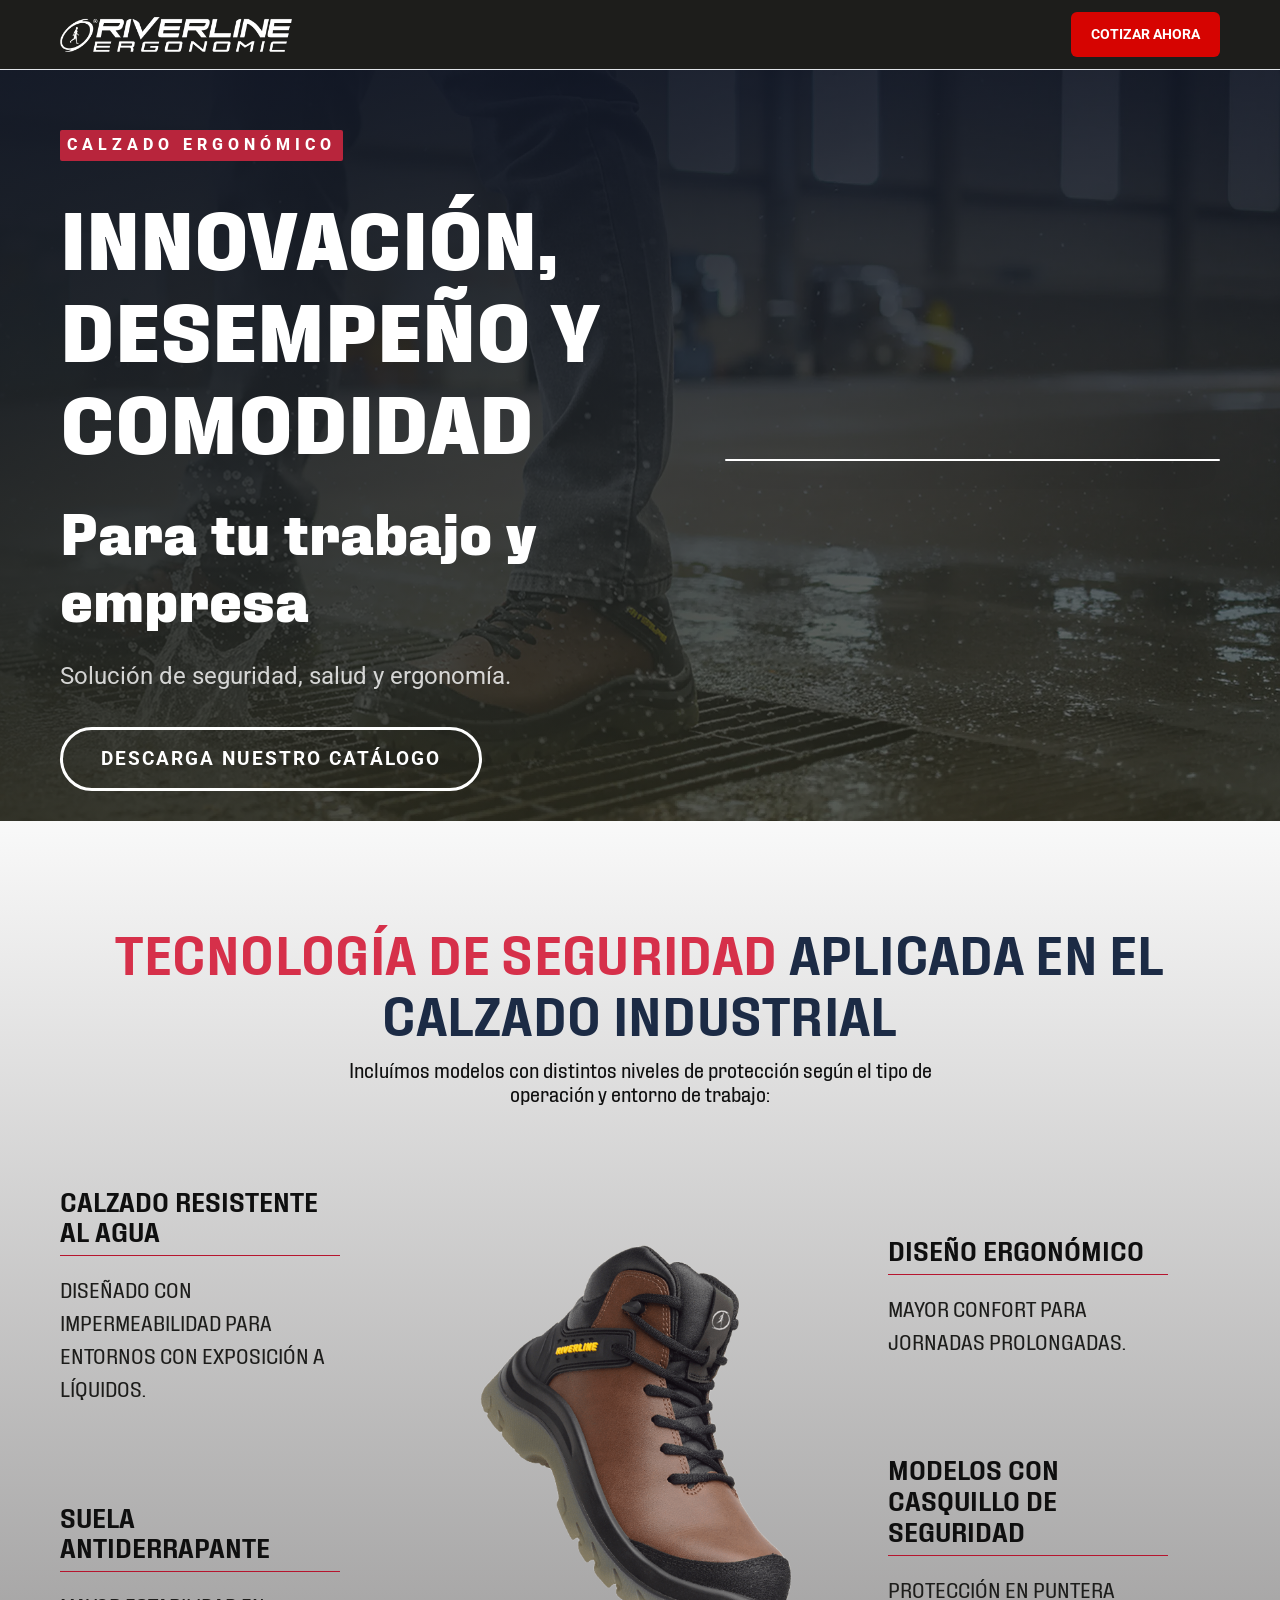
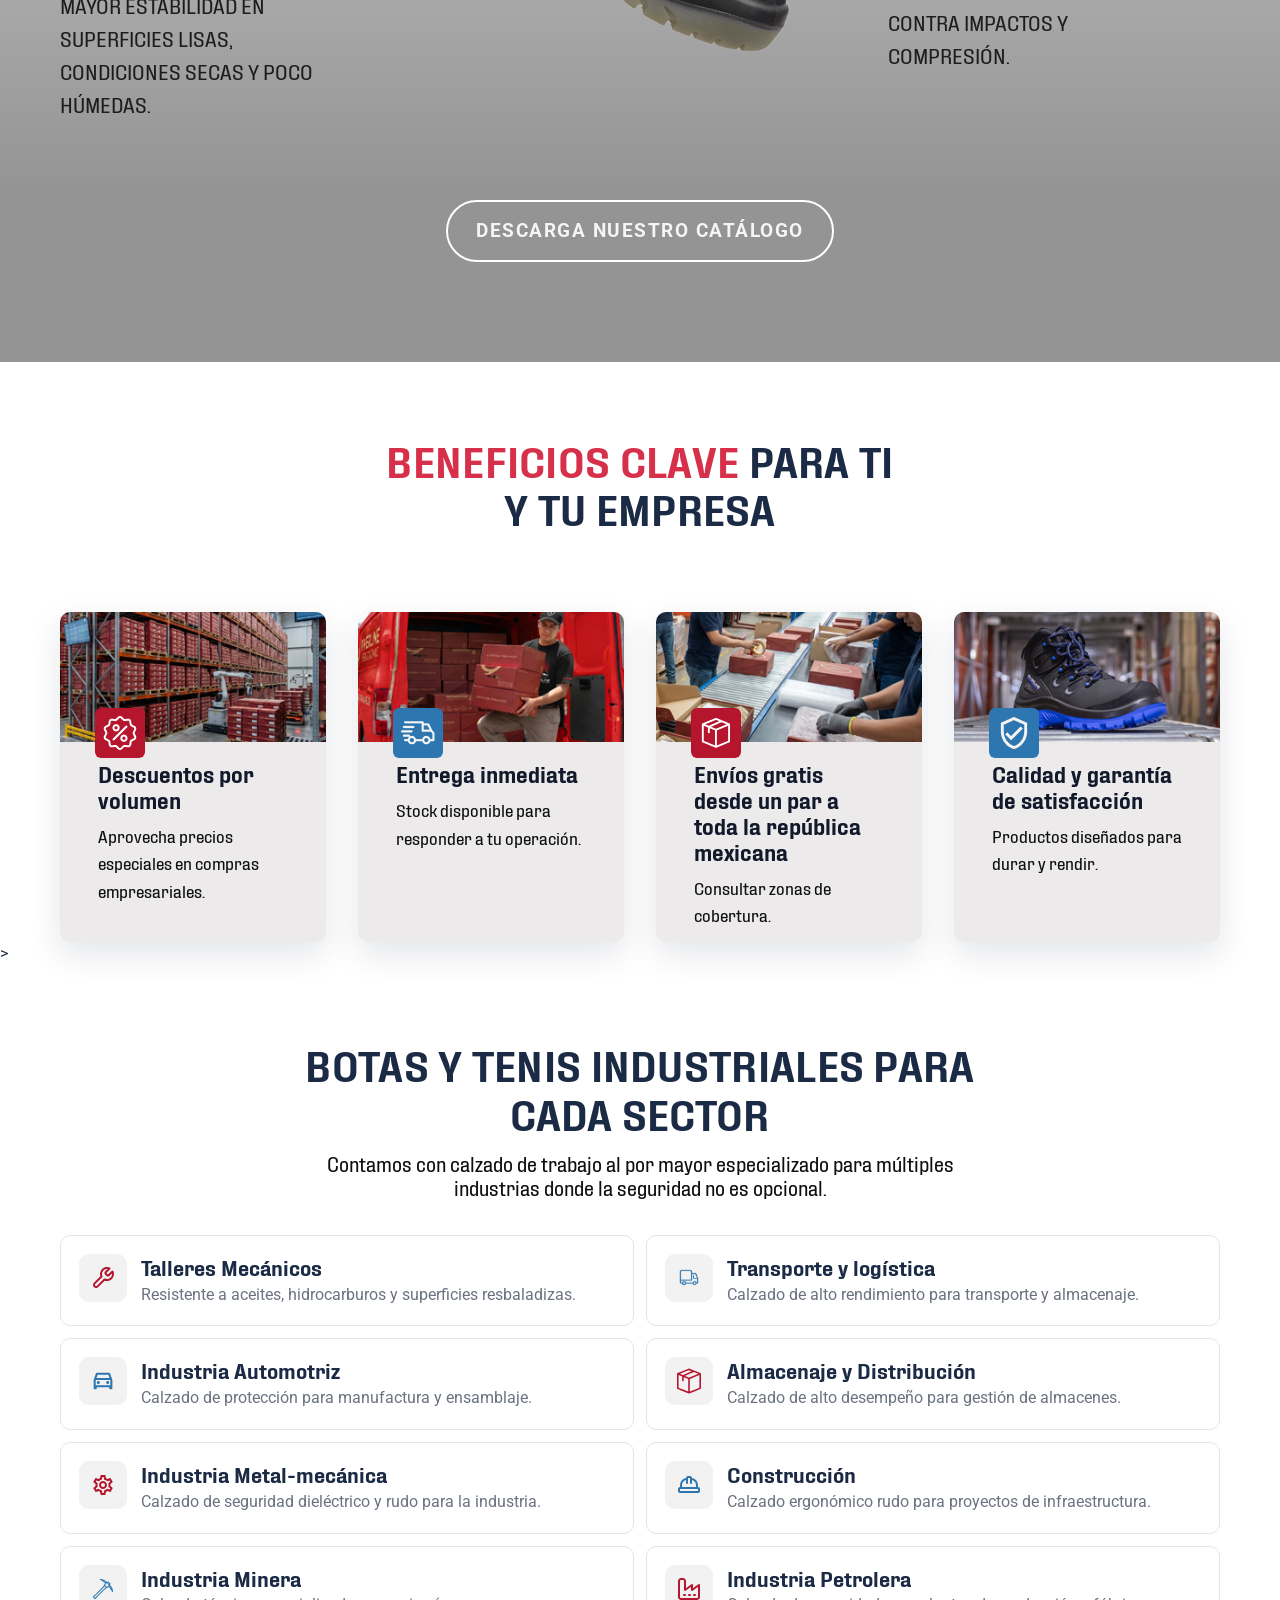
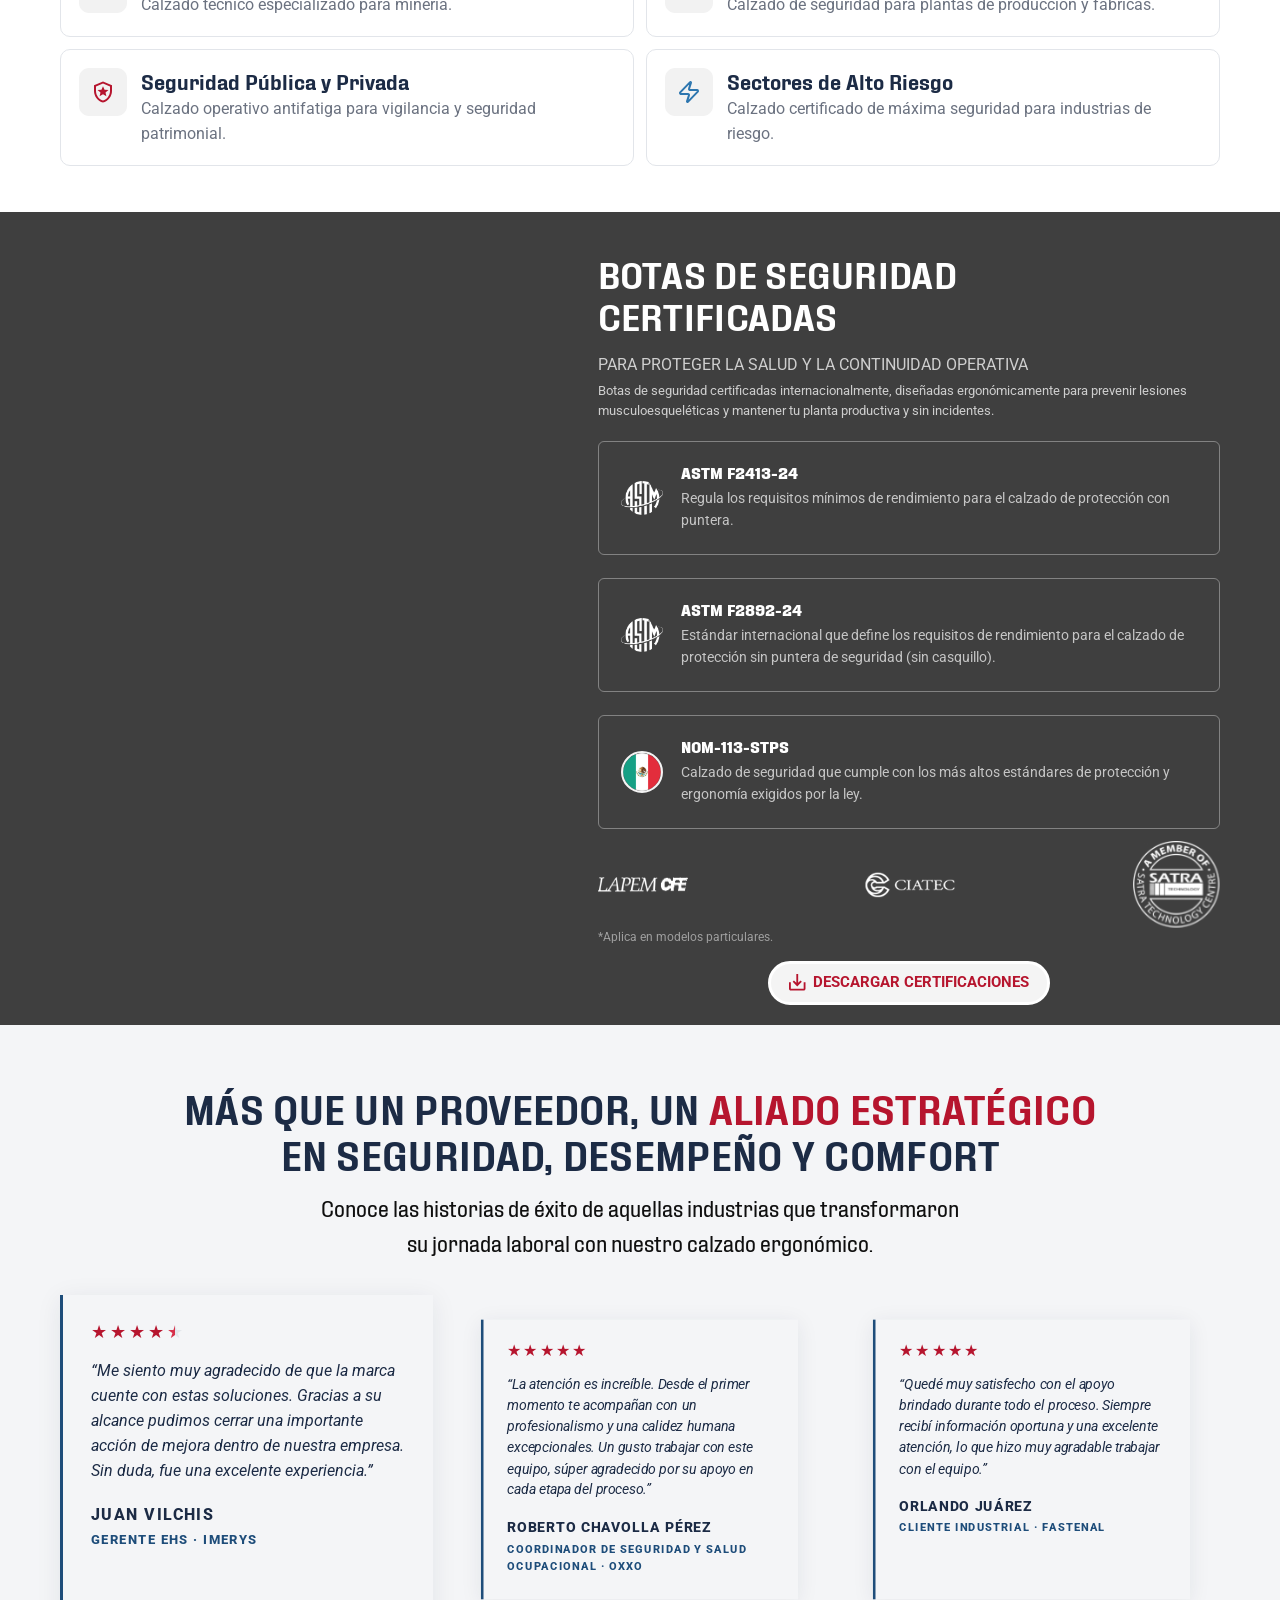
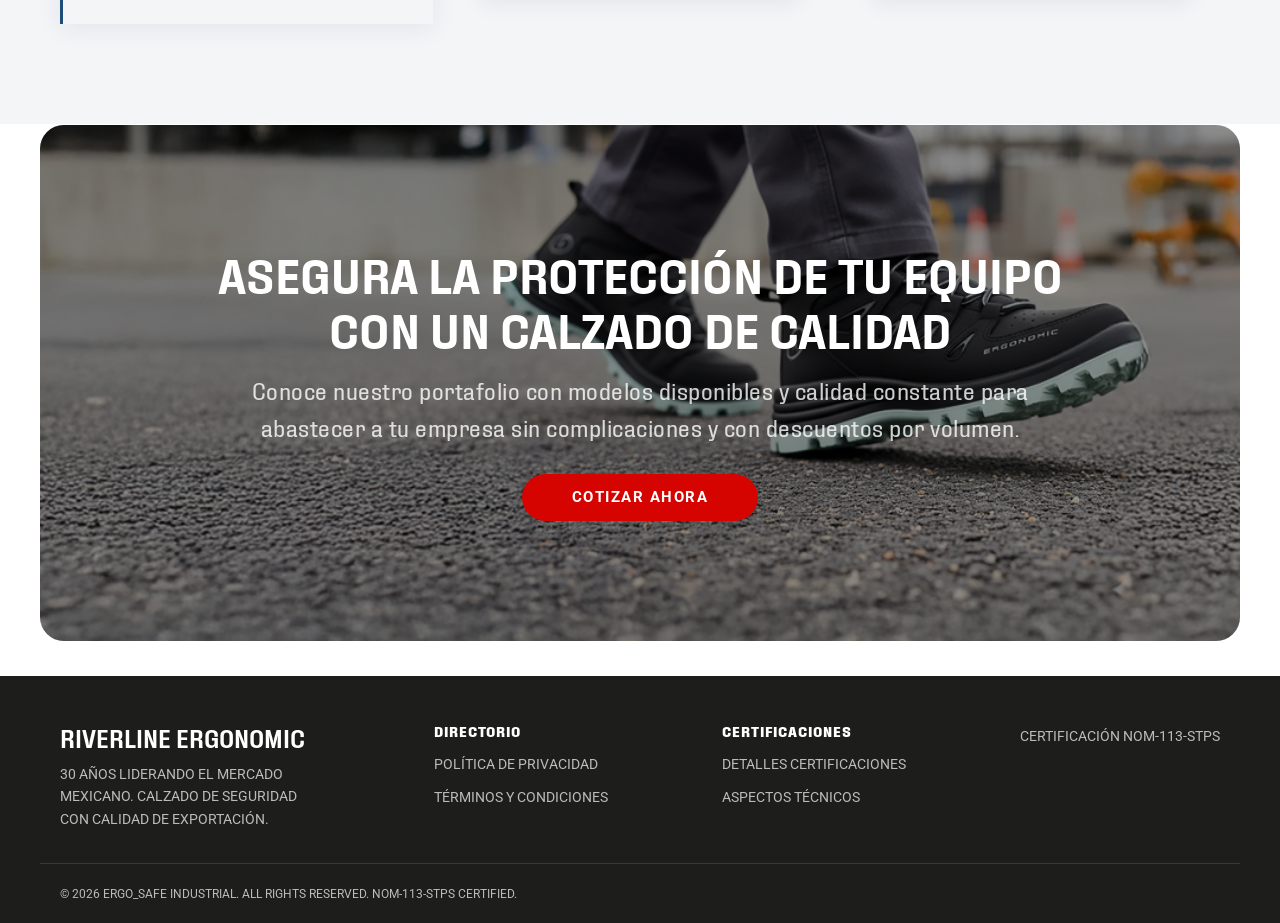
==== index.html @ 711751a8 "Added target to open links in new tab" ====
<!DOCTYPE html>
<html lang="es">
<head>
<meta charset="UTF-8">
<meta name="viewport" content="width=device-width, initial-scale=1.0">
<title>Riverline Ergonomic | Calzado de seguridad industrial</title>
<meta name="description" content="Calzado de seguridad industrial certificado. Innovación, desempeño y comodidad para tu empresa. Descuentos por volumen, entrega inmediata y garantía de calidad.">
<link rel="preconnect" href="https://fonts.googleapis.com">
<link rel="preconnect" href="https://fonts.gstatic.com" crossorigin>
<link href="https://fonts.googleapis.com/css2?family=Roboto:ital,wght@0,100..900;1,100..900&display=swap" rel="stylesheet">
<link rel="stylesheet" href="css/styles.css">
<script src="https://js.hsforms.net/forms/embed/50330366.js" defer></script>
</head>
<body>

<!-- ============ HEADER ============ -->
<header class="site-header">
  <div class="container header-inner">
    <a href="#" class="logo">
      <img src="images\logo-riverline.png" alt="Riverline Ergonomic" class="logo-img">
    </a>
    <a href="#cotizar" class="btn btn-primary btn-sm js-open-modal">Cotizar ahora</a>
  </div>
</header>

<main>

  <!-- ============ HERO ============ -->
  <section class="hero">
    <div class="hero-bg">
      <picture>
        <source media="(min-width:1025px)" srcset="images\hero-desktop.png"> 
        <source media="(min-width:481px)" srcset="images\hero-tablet.jpg">
        <img src="images\hero-mobile.jpg" alt="Trabajador con botas de seguridad industrial" class="hero-bg-img">
      </picture>
      <div class="hero-overlay"></div>
    </div>

    <div class="container hero-inner">
      <div class="hero-content">
        <p class="eyebrow eyebrow-light">calzado ergonómico</p>
        <h1 class="hero-title">Innovación, desempeño y comodidad</h1>
        <h2 class="hero-subtitle">Para tu trabajo y empresa</h2>
        <p class="hero-desc">Solución de seguridad, salud y ergonomía.</p>
        <div class="hero-actions">
          <a href="https://tecnologia.ergonomic.com.mx/pdf/Catalogo-JULIO26.pdf" class="btn btn-outline-light">Descarga nuestro catálogo</a>
        </div>
      </div>

      <!-- Inline form card — visible on desktop/tablet only -->
      <div class="form-card form-card--inline" id="cotizar">
        <div class="hs-form-frame" data-region="na1" data-form-id="555a7494-a7d3-4170-83c7-86344c7121c4" data-portal-id="50330366"></div>
      </div>
    </div>
  </section>

  <!-- ============ TECNOLOGÍA / FEATURES ============ -->
  <section class="section features-section">
    <div class="container">
      <h2 class="section-title  section-title--semibold text-center"> 
        <span class="accent">Tecnología de Seguridad </span>
        aplicada en el calzado industrial
      </h2>
      <h3 class="section-desc text-center">Incluímos modelos con distintos niveles de protección según el tipo de operación y entorno de trabajo:</h3>

      <div class="feature-showcase">
        <div class="feature-list feature-list--left">
          <div class="feature-item">
            <h3 class="feature-title">Calzado resistente al agua</h3>
            <div class="feature-line"></div>
            <p class="feature-desc">Diseñado con impermeabilidad para entornos con exposición a líquidos.</p>
          </div>
          <div class="feature-item">
            <h3 class="feature-title">Suela antiderrapante</h3>
            <div class="feature-line"></div>
            <p class="feature-desc">Mayor estabilidad en superficies lisas, condiciones secas y poco húmedas.</p>
          </div>
        </div>

        <div class="feature-image">
          <img src="images\bota-590x700px.png" alt="Bota de seguridad Riverline Ergonomic" loading="lazy">
        </div>

        <div class="feature-list feature-list--right">
          <div class="feature-item">
            <h3 class="feature-title">Diseño ergonómico</h3>
            <div class="feature-line"></div>
            <p class="feature-desc">Mayor confort para jornadas prolongadas.</p>
          </div>
          <div class="feature-item">
            <h3 class="feature-title">Modelos con casquillo de seguridad</h3>
            <div class="feature-line"></div>
            <p class="feature-desc">Protección en puntera contra impactos y compresión.</p>
          </div>
        </div>
      </div>

      <!-- ============Carrusel Mobile ============ -->
       <div class="feature-carousel">
        <div class="carousel-track">
          <div class="feature-slide">
            <h3 class="feature-title">Calzado resistente al agua</h3>
            <div class="feature-line"></div>
            <p class="feature-desc">
              Diseñado con impermeabilidad para entornos con exposición a líquidos.
            </p>
          </div>
          <div class="feature-slide">
            <h3 class="feature-title">Suela antiderrapante</h3>
            <div class="feature-line"></div>
            <p class="feature-desc">
              Mayor estabilidad en superficies lisas o húmedas.
            </p>
          </div>
          <div class="feature-slide">
            <h3 class="feature-title">Diseño ergonómico</h3>
            <div class="feature-line"></div>
            <p class="feature-desc">
              Mayor confort para jornadas prolongadas.
            </p>
          </div>
          <div class="feature-slide">
            <h3 class="feature-title">Modelos con casquillo de seguridad</h3>
            <div class="feature-line"></div>
            <p class="feature-desc">
              Protección en puntera contra impactos y compresión.
            </p>
          </div>
        </div>
        <div class="carousel-controls">
          <button class="carousel-prev">&#10094;</button>
          <div class="carousel-dots">
            <span class="dot active"></span><span class="dot"></span><span class="dot"></span><span class="dot"></span>
          </div>
          <button class="carousel-next">&#10095;</button>
        </div>
      </div>
      
      <div class="text-center">
        <a href="https://tecnologia.ergonomic.com.mx/pdf/Catalogo-JULIO26.pdf" class="btn btn-outline-dark">Descarga nuestro catálogo</a>
      </div>
    </div>
  </section>

  <!-- ============ BENEFICIOS ============ -->
  <section class="section benefits-section">
    <div class="container">
      <h2 class="section-title text-center"> <span class="accent">Beneficios clave </span> para ti <br> y tu empresa</h2>
      <div class="benefits-grid">
        <div class="benefit-card">
          <img src="images/banner-ventas-volumen-298x148.jpg" alt="Descuentos por volumen" loading="lazy">
          <div class="benefit-icon">
            <img src="images/Frame-descuento.png" alt="">
          </div>
          <h3>Descuentos por volumen</h3>
          <p>Aprovecha precios especiales en compras empresariales.</p>
        </div>
        <div class="benefit-card">
          <img src="images/banner-entrega-inmediata-298x148.jpg" alt="Entrega inmediata" loading="lazy">
          <div class="benefit-icon">
            <img src="images/Frame-entrega.png" alt="">
          </div>
          <h3>Entrega inmediata</h3>
          <p>Stock disponible para responder a tu operación.</p>
        </div>
        <div class="benefit-card">
          <img src="images/banner-1par-envios298x148.jpg" alt="Envíos gratis" loading="lazy">
          <div class="benefit-icon">
            <img src="images/Frame-envio.png" alt="">
          </div><h3>Envíos gratis desde un par a toda la república mexicana</h3>
          <p>Consultar zonas de cobertura.</p>
        </div>
        <div class="benefit-card">
          <img src="images/banner-calidad-298x148.jpg" alt="Calidad y garantía" loading="lazy">
          <div class="benefit-icon">
            <img src="images/Frame-garantia.png" alt="">
          </div>
          <h3>Calidad y garantía de satisfacción</h3>
          <p>Productos diseñados para durar y rendir.</p>
        </div>
      </div>
    </div>
  
    <!--==============Carrusel Mobil=============== -->>
    <div class="benefits-carousel">
      <div class="benefit-slide active">
        <div class="benefit-card">
          <img src="images/banner-ventas-volumen-298x148.jpg" alt="Descuentos por volumen">
          <div class="benefit-icon">
            <img src="images/Frame-descuento.png" alt="">
          </div>
          <h3>Descuentos por volumen</h3>
          <p>Aprovecha precios especiales en compras empresariales.</p>
        </div>
      </div>

      <div class="benefit-slide">
        <div class="benefit-card">
          <img src="images/banner-entrega-inmediata-298x148.jpg" alt="Entrega inmediata">
          <div class="benefit-icon">
            <img src="images/Frame-entrega.png" alt="">
          </div>
          <h3>Entrega inmediata</h3>
          <p>Stock disponible para responder a tu operación.</p>
        </div>
      </div>

      <div class="benefit-slide">
        <div class="benefit-card">
          <img src="images/banner-1par-envios298x148.jpg" alt="Envíos">
          <div class="benefit-icon">
            <img src="images/Frame-envio.png" alt="">
          </div>
          <h3>Envíos gratis desde un par a toda la república mexicana</h3>
          <p>Consultar zonas de cobertura.</p>
        </div>
      </div>

      <div class="benefit-slide">
        <div class="benefit-card">
          <img src="images/banner-calidad-298x148.jpg" alt="Calidad">
          <div class="benefit-icon">
            <img src="images/Frame-garantia.png" alt="">
          </div>
          <h3>Calidad y garantía de satisfacción</h3>
          <p>Productos diseñados para durar y rendir.</p>
        </div>
      </div>

      <div class="carousel-controls">
          <button class="carousel-prev benefit-prev">&#10094;</button>

          <div class="carousel-dots">
              <span class="dot active"></span>
              <span class="dot"></span>
              <span class="dot"></span>
              <span class="dot"></span>
          </div>

          <button class="carousel-next benefit-next">&#10095;</button>
      </div>
    </div>
  </section>



  





  <!-- ============ SECTORES ============ -->
  <section class="section sectors-section">
    <div class="container">
      <h2 class="section-title text-center">Botas y tenis industriales para <br> cada sector</h2>
      <h3 class="section-desc text-center">Contamos con calzado de trabajo al por mayor especializado para múltiples industrias donde la seguridad no es opcional.</h3>

      <ul class="sector-list">
        <li class="sector-item sector-item--highlight">
          <span class="sector-icon" aria-hidden="true">
            <img src="images/icons/talleresMec.svg" alt="">
          </span>
          <div>
            <h3>Talleres Mecánicos</h3>
            <p>Resistente a aceites, hidrocarburos y superficies resbaladizas.</p>
          </div>
        </li>
        <li class="sector-item">
          <span class="sector-icon" aria-hidden="true">
            <img src="images/icons/transporte.svg" alt="">
          </span>
          <div>
            <h3>Transporte y logística</h3>
            <p>Calzado de alto rendimiento para transporte y almacenaje.</p>
          </div>
        </li>
        <li class="sector-item">
          <span class="sector-icon" aria-hidden="true">
            <img src="images/icons/IndAuto.svg" alt="">
          </span>
          <div>
            <h3>Industria Automotriz</h3>
            <p>Calzado de protección para manufactura y ensamblaje.</p>
          </div>
        </li>
        <li class="sector-item">
          <span class="sector-icon" aria-hidden="true">
            <img src="images/icons/almacenaje.svg" alt="">
          </span>
          <div>
            <h3>Almacenaje y Distribución</h3>
            <p>Calzado de alto desempeño para gestión de almacenes.</p>
          </div>
        </li>
        <li class="sector-item">
          <span class="sector-icon" aria-hidden="true">
            <img src="images/icons/indMetal.svg" alt="">
          </span>
          <div>
            <h3>Industria Metal-mecánica</h3>
            <p>Calzado de seguridad dieléctrico y rudo para la industria.</p>
          </div>
        </li>
        <li class="sector-item">
          <span class="sector-icon" aria-hidden="true">
            <img src="images/icons/contruccion.svg" alt="">
          </span>
          <div>
            <h3>Construcción</h3>
            <p>Calzado ergonómico rudo para proyectos de infraestructura.</p>
          </div>
        </li>
        <li class="sector-item">
          <span class="sector-icon" aria-hidden="true">
            <img src="images/icons/IndMin.svg" alt="">
          </span>
          <div>
            <h3>Industria Minera</h3>
            <p>Calzado técnico especializado para minería.</p>
          </div>
        </li>
        <li class="sector-item">
          <span class="sector-icon" aria-hidden="true">
            <img src="images/icons/industriaPetr.svg" alt="">
          </span>
          <div>
            <h3>Industria Petrolera</h3>
            <p>Calzado de seguridad para plantas de producción y fábricas.</p>
          </div>
        </li>
        <li class="sector-item">
          <span class="sector-icon" aria-hidden="true">
            <img src="images/icons/seguridad.svg" alt="">
          </span>
          <div>
            <h3>Seguridad Pública y Privada</h3>
            <p>Calzado operativo antifatiga para vigilancia y seguridad patrimonial.</p>
          </div>
        </li>
        <li class="sector-item">
          <span class="sector-icon" aria-hidden="true">
            <img src="images/icons/sectAltRies.svg" alt="">
          </span>
          <div>
            <h3>Sectores de Alto Riesgo</h3>
            <p>Calzado certificado de máxima seguridad para industrias de riesgo.</p>
          </div>
        </li>
      </ul>
    </div>
  </section>

  <!-- ============ CERTIFICACIONES ============ -->
  <section class="section certifications-section">
    <div class="cert-image">
      <picture>
          <source media="(min-width:1025px)" srcset="images/Certdescktop.jpg"> 
          <source media="(min-width:481px)" srcset="images\certmovil.jpg">
          <img src="images\certmovil.jpg" alt="Trabajador con equipo de seguridad" loading="lazy">
      </picture>
    </div>
    <div class="cert-content">
      <div class="container container--right">
        <h2 class="section-title section-title--light">Botas de seguridad <br> certificadas</h2>
        <p class="section-desc section-desc--light">PARA PROTEGER LA SALUD Y LA CONTINUIDAD OPERATIVA</p>

        <p class="cert-intro">Botas de seguridad certificadas internacionalmente, diseñadas ergonómicamente para prevenir lesiones musculoesqueléticas y mantener tu planta productiva y sin incidentes.</p>

        <div class="cert-list">
          <div class="cert-item">
            <img src="images\icons\astmCert.svg" class="cert-icon" alt="ASTM f2413-24">
            <div class="cert-text">
              <h3>ASTM F2413-24</h3>
              <p>Regula los requisitos mínimos de rendimiento para el calzado de protección con puntera.</p>
            </div>
          </div>
          <div class="cert-item">
            <img src="images\icons\astmCert.svg" class="cert-icon" alt="ASTM F2892-24">
            <div class="cert-text">
              <h3>ASTM F2892-24</h3>
              <p>Estándar internacional que define los requisitos de rendimiento para el calzado de protección sin puntera de seguridad (sin casquillo).</p>
            </div>
          </div>
          <div class="cert-item">
            <img src="images\icons\mxflagCert.svg" class="cert-icon" alt="NOM-113-STPS">
            <div class="cert-text">
              <h3>NOM-113-STPS</h3>
              <p>Calzado de seguridad que cumple con los más altos estándares de protección y ergonomía exigidos por la ley.</p>
            </div>
          </div>
        </div>
        <div class="cert-logos">
          <img src="images\icons\lapemCert.svg" alt="LAPEM">
          <img src="images\icons\CIATECCert.svg" alt="CIATEC">
          <img src="images\icons\satraCert.svg" alt="SATRA" >
        </div>
        <p class="cert-note">*Aplica en modelos particulares.</p>

        <a href="#certificaciones" class="btn btn-outline-light">
          <svg width="17" height="17" viewBox="0 0 17 17" fill="none" xmlns="http://www.w3.org/2000/svg" class="btn-icon-cert">
            <path d="M14.6667 8.25V14.6667H1.83333V8.25H0V14.6667C0 15.675 0.825 16.5 1.83333 16.5H14.6667C15.675 16.5 16.5 15.675 16.5 14.6667V8.25H14.6667ZM9.16667 8.86417L11.5408 6.49917L12.8333 7.79167L8.25 12.375L3.66667 7.79167L4.95917 6.49917L7.33333 8.86417V0H9.16667V8.86417Z"/>
          </svg>
          <span>Descargar certificaciones</span>
        </a>
      </div>
    </div>
  </section>

  <!-- ============ TESTIMONIOS ============ -->
  <section class="section testimonials-section">
    <div class="container">
      <h2 class="section-title text-center">Más que un proveedor, un <span class="accent">aliado estratégico</span> <br> en seguridad, desempeño y comfort</h2>
      <p class="section-desc text-center">Conoce las historias de éxito de aquellas industrias que transformaron su jornada laboral con nuestro calzado ergonómico.</p>

      <div class="testimonial-track">
        <blockquote class="testimonial-card testimonial-slide active">
          <div class="testimonial-stars" aria-label="4.5 de 5 estrellas">
            <span class="star star--filled">★</span>
            <span class="star star--filled">★</span>
            <span class="star star--filled">★</span>
            <span class="star star--filled">★</span>
            <span class="star star--half">★</span>
          </div>
          <p>&ldquo;Me siento muy agradecido de que la marca cuente con estas soluciones. Gracias a su alcance pudimos cerrar una importante acción de mejora dentro de nuestra empresa. Sin duda, fue una excelente experiencia.&rdquo;</p>
          <footer>
            <span class="testimonial-name">Juan Vilchis</span>
            <span class="testimonial-role">Gerente EHS · Imerys</span>
          </footer>
        </blockquote>

        <blockquote class="testimonial-card testimonial-slide">
          <div class="testimonial-stars" aria-label="5 de 5 estrellas">
            <span class="star star--filled">★</span>
            <span class="star star--filled">★</span>
            <span class="star star--filled">★</span>
            <span class="star star--filled">★</span>
            <span class="star star--filled">★</span>
          </div>
          <p>&ldquo;La atención es increíble. Desde el primer momento te acompañan con un profesionalismo y una calidez humana excepcionales. Un gusto trabajar con este equipo, súper agradecido por su apoyo en cada etapa del proceso.&rdquo;</p>
          <footer>
            <span class="testimonial-name">Roberto Chavolla Pérez</span>
            <span class="testimonial-role">Coordinador de seguridad y salud ocupacional · OXXO</span>
          </footer>
        </blockquote>

        <blockquote class="testimonial-card testimonial-slide">
          <div class="testimonial-stars" aria-label="5 de 5 estrellas">
            <span class="star star--filled">★</span>
            <span class="star star--filled">★</span>
            <span class="star star--filled">★</span>
            <span class="star star--filled">★</span>
            <span class="star star--filled">★</span>
          </div>
          <p>&ldquo;Quedé muy satisfecho con el apoyo brindado durante todo el proceso. Siempre recibí información oportuna y una excelente atención, lo que hizo muy agradable trabajar con el equipo.&rdquo;</p>
          <footer>
            <span class="testimonial-name">Orlando Juárez</span>
            <span class="testimonial-role">Cliente Industrial · Fastenal</span>
          </footer>
        </blockquote>
      </div>
      <div class="carousel-controls testimonial-controls">
        <button class="carousel-prev testimonial-prev" aria-label="Testimonio anterior">&#10094;</button>
        <div class="carousel-dots testimonial-dots">
          <span class="dot active"></span><span class="dot"></span><span class="dot"></span>
        </div>
        <button class="carousel-next testimonial-next" aria-label="Siguiente testimonio">&#10095;</button>
      </div>
    </div>
  </section>

  <!-- ============ CTA FINAL ============ -->
  <section class="cta-final">
    <picture class="cta-bg">
      <!-- Desktop -->
      <source media="(min-width:1025px)" srcset="images\ctaBanerdescktop.jpg">
      <!-- Mobile -->
      <img src="images\ctaBanerMobile.jpg"
          alt="Botas de seguridad en piso industrial"
          loading="lazy">
    </picture>
    <div class="cta-overlay"></div>
    <div class="container">
      <h2 class="cta-title">Asegura la protección de tu equipo con un calzado de calidad</h2>
      <p class="cta-desc">Conoce nuestro portafolio con modelos disponibles y calidad constante para abastecer a tu empresa sin complicaciones y con descuentos por volumen.</p>
      <button type="button" class="btn btn-primary js-open-modal">Cotizar ahora</button>
    </div>
  </section>

</main>

<!-- ============ FOOTER ============ -->
<footer class="site-footer">
  <div class="container footer-grid">
    <div class="footer-brand">
      <h2>Riverline Ergonomic</h2>
      <p>30 años liderando el mercado mexicano. Calzado de seguridad con calidad de exportación.</p>
    </div>

    <div class="footer-col">
      <h4>Directorio</h4>
      <ul>
        <li><a href="https://tecnologia.ergonomic.com.mx/pdf/aviso-de-privacidad.pdf">Política de privacidad</a></li>
        <li><a href="https://tecnologia.ergonomic.com.mx/pdf/Terminos_y_Condiciones_TPV.pdf">Términos y condiciones</a></li>
      </ul>
    </div>

    <div class="footer-col">
      <h4>Certificaciones</h4>
      <ul>
        <li><a href="#certificaciones">Detalles certificaciones</a></li>
        <li><a href="https://www.ergonomic.com.mx/caracteristicas">Aspectos técnicos</a></li>
      </ul>
    </div>

    <div class="footer-col">
      <ul>
        <li><a href="#nom">Certificación NOM-113-STPS</a></li>
      </ul>
    </div>
  </div>
  <div class="container footer-bottom">
    <p>&copy; <span id="year"></span> ERGO_SAFE Industrial. All rights reserved. NOM-113-STPS Certified.</p>
  </div>
</footer>

<!-- ============ MODAL FORM (mobile + reused for any "Cotizar ahora" CTA) ============ -->
<div class="modal-overlay" id="quoteModal" aria-hidden="true">
  <div class="modal-panel" role="dialog" aria-modal="true" aria-labelledby="modalTitle">
    <button type="button" class="modal-close js-close-modal" aria-label="Cerrar formulario">&times;</button>
    <div class="hs-form-frame" data-region="na1" data-form-id="b23f0622-c266-4b07-a5ec-68b0b3d8128e" data-portal-id="50330366"></div>
    <button type="button" class="btn btn-text js-close-modal">Salir sin enviar</button>
  </div>
</div>

<script src="js/main.js"></script>
<script>
  document.addEventListener('DOMContentLoaded', () => {
    document.querySelectorAll('a[href]').forEach((link) => {
      link.setAttribute('target', '_blank');
      link.setAttribute('rel', 'noopener noreferrer');
    });
  });
</script>
</body>
</html>
---- css/styles.css ----
/* =====================================================
   RIVERLINE ERGONOMIC — Landing B2B
   Mobile-first. Breakpoints: 481px (tablet), 1025px (desktop)
   ===================================================== */

/* 1. Fixture Regular */
@font-face {
  font-family: 'Fixture';
  src: url('Fonts/Fixture-Regular.woff2') format('woff2');
  font-weight: 400;
  font-style: normal;
  font-display: swap;
}

/* 2. Fixture SemiBold */
@font-face {
  font-family: 'Fixture';
  src: url('Fonts/Fixture-SemiBold.woff2') format('woff2');
  font-weight: 600;
  font-style: normal;
  font-display: swap;
}

/* 3. Fixture ExtraBold */
@font-face {
  font-family: 'Fixture';
  src: url('Fonts/Fixture-ExtraBold.woff2') format('woff2');
  font-weight: 800;
  font-style: normal;
  font-display: swap;
}

:root {
  --color-navy: #1c2b45;
  --color-navy-dark: #12192b;
  --color-red: #d6304a;
  --color-red-dark: #B6152E;
  --color-bg: #ffffff;
  --color-bg-alt: #f4f5f7;
  --color-text: #1c2b45;
  --color-text-light: #6b7280;
  --color-border: #e2e5ea;

  /* FUENTE DESTACADA: Para todos los encabezados y títulos de secciones */
  --font-headings: 'Fixture', -apple-system, BlinkMacSystemFont, "Segoe UI", sans-serif;

  /* FUENTE BASE: Para los párrafos, descripciones, formularios y texto del cuerpo */
  --font-base: 'Roboto', sans-serif;

  --container-width: 1200px;
  --radius-sm: 6px;
  --radius-md: 10px;
  --radius-lg: 16px;

  --shadow-card: 0 12px 32px rgba(28, 43, 69, 0.12);

}

/* ---------- Reset ---------- */
*, *::before, *::after { box-sizing: border-box; }
html { scroll-behavior: smooth; }
body {
  margin: 0;
  font-family: var(--font-base);
  color: var(--color-text);
  background: var(--color-bg);
  line-height: 1.55;
  -webkit-font-smoothing: antialiased;
}
img { max-width: 100%; display: block; }
a { color: inherit; text-decoration: none; }
ul { list-style: none; margin: 0; padding: 0; }
button {font-family: var(--font-base);}
h1, h2, h3, h4 { margin: 0; font-family: var(--font-headings); font-weight: 800; line-height: 1.15; }
p { margin: 0; }
:focus-visible { outline: 3px solid var(--color-red); outline-offset: 2px; }

.container {
  width: 100%;
  max-width: var(--container-width);
  margin: 0% auto;
  padding: 0 20px;
}

.section { padding: 64px 0; }
.text-center { text-align: center; }
.accent { color: var(--color-red); }

.section-title {
  font-size: 1.6rem;
  text-transform: uppercase;
  letter-spacing: 0.3px;
  margin-bottom: 14px;
}
.section-desc {
  color: #0F0F0F;
  max-width: 640px;
  margin: 0 auto 36px;
  font-size: 1.29rem;
  font-weight: 400;
}
.section-title--light { color: #fff; }
.section-desc--light { color: rgba(255,255,255,0.75); }

/* ---------- Buttons ---------- */
.btn {
  display: inline-flex;
  align-items: center;
  text-transform: uppercase;
  justify-content: center;
  gap: 8px;
  padding: 14px 28px;
  border-radius: var(--radius-sm);
  font-weight: 700;
  font-size: 0.95rem;
  border: 2px solid transparent;
  cursor: pointer;
  transition: transform .15s ease, background .2s ease, color .2s ease;
  white-space: nowrap;
}
.btn:hover { transform: translateY(-1px); }
.btn-primary { background: #D60401; color: #fff; }
.btn-primary:hover { background: var(--color-navy-dark); }
.btn-sm { padding: 10px 18px; font-size: 0.85rem; }
.btn-block { width: 100%; }
.btn-outline-light {
   letter-spacing: 2px; text-transform: uppercase;   
   border: 3px solid transparent; background: transparent; 
   color: #fff; border-color: #fff; border-radius: 3.5rem;
}
.btn-outline-light:hover { background: #fff; color: var(--color-navy); }
.btn-outline-dark {
  background: transparent; color: var(--color-bg-alt); 
  border-radius: 3.5rem;
  letter-spacing: 1.5px; 
  border-color: var(--color-bg);
}
.btn-outline-dark:hover { background: #D60401; color: #fff; }
.btn-text {
  background: transparent; color: var(--color-text-light); border: none;
  font-weight: 600; text-decoration: underline; padding: 8px;
}

/* ---------- Header ---------- */
.site-header {
  position: sticky; top: 0; z-index: 40;
  background: #1D1D1B;
  border-bottom: 1px solid var(--color-border);
}
.header-inner {
  display: flex; align-items: center; justify-content: space-between;
  padding-top: 12px; padding-bottom: 12px; 
}

/* Mobile */
.logo-img {
    height: 1.2rem; /* 24px */
    width: auto;
  }

/* Tablet */
@media (min-width: 481px) {
    .logo-img {
        height: 1.7rem; /* 32px */
    }
}

/* Desktop */

@media (min-width: 1025px) {
    .logo-img {
        height: 2.2rem; /* 44px */
    }
}




/* ---------- Hero ---------- */
.hero { position: relative; color: #fff; overflow: hidden; }
.hero-bg { position: absolute; inset: 0; z-index: 0; }
.hero-bg-img { width: 100%; height: 100%; object-fit: cover; }
.hero-overlay {
  position: absolute; inset: 0;
  background: linear-gradient(180deg, rgba(18,25,43,0.75) 0%, lch(20.08% 10.8 102.09 / 0.62) 100%);
}
.hero-inner {
  position: relative; z-index: 1;
  padding: 16px 20px 40px;
  display: flex; flex-direction: column; gap: 32px;
}
.eyebrow {
  text-transform: uppercase; font-size: 0.72rem; letter-spacing: 2px;
  font-weight: 800; margin-bottom: 12px; color: var(--color-bg);
  display: inline-block;
  background: var(--color-red);
  padding: 0.125rem 0.5rem;
  border-radius: 2px;
}
.eyebrow-light { color: #ffffff; background-color: #b8253c; }
.hero-title {text-transform: uppercase; font-size: 3.31rem; font-weight: 800; margin-bottom: 14px; }
.hero-subtitle { font-size: 2.2rem; font-weight: 800; margin-bottom: 8px; }
.hero-desc { color: rgba(255,255,255,0.8); font-size: 1rem; margin-top: 1rem; margin-bottom: 24px; }
.hero-actions .btn { width: 100%; }


/* Tablet */
@media (min-width: 481px) {
    .eyebrow {
        font-size: 0.85rem;
        padding: 0.188rem 0.438rem;
    }
    .hero-subtitle { font-size: 3rem; }
    .hero-desc {font-size: 1.3rem; margin-top: 1.7rem;}

}

/* Desktop */
@media (min-width: 1025px) {
    .eyebrow {
        font-size: 1rem;
        letter-spacing: 5px;
        padding:  0.188rem 0.438rem;
    }
    .hero-content {
        align-self: start;
        padding-top: 0rem;

    }
    .hero-subtitle { font-size: 3.63rem; margin-top: 2rem; }
    .hero-desc {font-size: 1.5rem; margin-top: 1.7rem;}

}






/* Inline form card is desktop/tablet only */
.form-card--inline { display: none; }


.form-card {
  background: #fff;
  color: var(--color-text);
  border-radius: var(--radius-md);
  padding: 1px;
  box-shadow: var(--shadow-card);
  transition:
    transform .3s ease,
    box-shadow .3s ease;
}
.form-card:hover{
  transform: translateY(-2px);
  box-shadow: 0 8px 25px #22517E;
}
.form-card-title {
  font-weight: 800;
  font-size: 1.15rem;
  text-transform: uppercase;
  margin-bottom: 8px;
}
.form-card-desc {
  color: var(--color-text-light);
  font-size: 0.9rem;
  margin-bottom: 15px;
}


/* ---------- Features / Tech section ---------- */

.section-title--semibold {
    font-weight: 600;
    font-size: 2.08rem;
}

.features-section {
    background: linear-gradient(
        to bottom,
        #F9F9F9 0%,
        #3b39398a  85%
    );
}
.features-section .feature-desc {
   text-transform: uppercase;
    font-weight: 400;
    font-size: 1.333rem;
    font-family: var(--font-headings);
    color: #1D1D1B;
}
.feature-line{
    width:100%;
    height:1px;
    background:#B6152E;
    margin:.6rem 0 1rem;
}

.feature-showcase {
  display: flex; flex-direction: column; align-items: center; gap: 24px;
  margin-bottom: 32px;
}

.feature-carousel{
  display:block;
  text-align:center;
  margin-top:2rem;
  margin-bottom: 1.5rem; 
  overflow: hidden; 
}

.feature-image img { border-radius: var(--radius-md); margin: 0 auto;
    width: 100%;
    height: auto;}
.feature-list { display: none; flex-direction: column; gap: 20px; width: 100%; }
.feature-item { padding: 16px 0; }
.feature-title { color: #0F0F0F; font-size: 1.66rem; font-weight: 600; text-transform: uppercase; margin-bottom: 6px; }
.feature-desc { color: var(--color-text-light); font-size: 0.9rem; }

/*------Carousel------*/
.carousel-track { display: flex; transition: transform .45s cubic-bezier(.65,0,.35,1); }
.feature-slide { flex: 0 0 100%; padding: 0 4px; text-align: center; }
.feature-slide .feature-line { margin: .6rem auto 1rem; width: 8px; }

.carousel-controls { display: flex; align-items: center; justify-content: center; gap: 18px; margin-top: 1.5rem; }
.carousel-prev, .carousel-next {
  width: 40px; height: 40px; border-radius: 50%;
   font-size: 1.66rem;
  border: 1px solid transparent; background: transparent; color: var(--color-red);
  cursor: pointer; display: flex; align-items: center; justify-content: center;
  transition: background .2s, color .2s, transform .15s;
}
.carousel-prev:hover, .carousel-next:hover { background: var(--color-red); color: #fff; transform: scale(1.05); }
.carousel-dots { display: flex; gap: 6px; }
.carousel-dots .dot { width: 8px; height: 8px; border-radius: 50px; background: var(--color-border); transition: width .3s, background .3s; cursor: pointer; }
.carousel-dots .dot.active { width: 22px; background: var(--color-red); }


/* ---------- Benefits ---------- */
.benefits-section { padding: 2.5rem 0; background: var(--color-bg); }
.sectors-section .section-title,
.benefits-section .section-title {
  font-size: 1.78rem;
  font-family: var(--font-headings);
  font-weight: 600;
}
.benefits-grid {
  display: none; grid-template-columns: repeat(2, 1fr); gap: 16px;
}
.benefit-card {
  position: relative;
  background: #e2dedea4; border-radius: var(--radius-md); overflow: hidden;
  box-shadow: var(--shadow-card); text-align: left;
  height:20.6rem;
  transition:
    transform .3s ease,
    box-shadow .3s ease;
}
.benefit-card:hover {
    transform: translateY(-10px);
    box-shadow: 0 22px 45px rgba(0,0,0,.18);
}

.benefit-card img { width: 100%;  height: 10rem; object-fit: cover; display:block;}
.benefit-card h3 { font-size: 1.4rem; 
  font-weight: 600;
  margin: 14px 14px 6px;
  padding:0.3rem 1.5rem .2rem;
  color: var(--color-navy-dark);
}
.benefit-card p { font-size: 1.3rem; 
  font-family: var(--font-headings);
  font-weight: 200;
  color: #0F0F0F; 
  margin: 0 14px 16px; 
  padding:0 1.5rem 1.5rem;
}

.benefits-carousel{width: 100%; margin: 0 auto; display:block; margin-top:0rem;}
.benefits-carousel .benefit-card{
    position: relative;
    width: 18.75rem;
    min-height: 22.2rem;
    overflow: hidden;
}
.benefit-icon{
  position: absolute;
  top: 120px;
  left: 35px;
  z-index: 2;
  border-radius: 8px;
  display: flex;
  align-items: center;
  justify-content: center;
}
.benefit-icon img{
    width: 50px;
    height: 50px;
    border-radius: 6px;
}
.benefit-slide{display:none;}
.benefit-slide.active{display: flex; justify-content: center;}



/* ---------- Sectors ---------- */
.sectors-section { padding: 0rem 0 2.9rem; }
.sector-list { display: flex; flex-direction: column; gap: 12px; }
.sector-item {
  display: flex; align-items: flex-start; gap: 14px;
  padding: 18px; border-radius: var(--radius-md);
  border: 1px solid var(--color-border);
  transition:
      transform .3s ease,
      box-shadow .3s ease;
}

.sector-item h3 { font-size: 1.35rem;  margin-bottom: 4px; font-weight: 600; }
.sector-item p { font-size: 1.33rem; color: var(--color-text-light); }
.sector-item:hover {
  background: var(--color-red); border-color: var(--color-red); 
  color: #fff;
  transform: translateY(-10px);
  box-shadow: 0 22px 45px rgba(0,0,0,.18);
}
.sector-item:hover p { color: #dfd4d4 }
.sector-item:hover .sector-icon { background: #dfd4d4 ; }
.sector-icon {
  flex-shrink: 0; width: 48px; height: 48px; border-radius: 50%;
  background: rgba(28,43,69,0.08);
}
.sector-icon img{
    display:block;
    width:48px;    
    height:48px;
    object-fit:contain;
}

/* ---------- Certifications ---------- */

.certifications-section {
  padding: 0;
  background: #3F3F3F;
  display: flex; 
  flex-direction: column;
}
.cert-image {
  margin: 0;
  padding: 0;
}
.cert-image img {
  display: block;
  width: 100%;
  object-fit: cover;
}

.cert-image,
.cert-image picture,
.cert-image img {
    padding: 0;
    display: block;
    width: 100%;
}

.cert-content { padding: 18px 0; }
.cert-content .section-title {
    margin-top: 0;
    margin-bottom: 16px;
}
.container--right { max-width: var(--container-width); padding-top:  20px;}
.cert-intro { color: rgba(255,255,255,0.75); margin-bottom: 20px; margin-top: 2px; }
.cert-list { display: flex; flex-direction: column; gap: 18px; margin-bottom: 7px; }
.cert-item {
    display:flex;
    align-items:center;
    gap:18px;
    border:1px solid rgba(255,255,255,.35);
    padding:22px;
    border-radius: var(--radius-sm);
    transition:
      transform .3s ease,
      box-shadow .3s ease;
}

.cert-item:hover{
  background: #595959;
  transform: translateY(-10px);
  box-shadow: 0 22px 45px rgba(0,0,0,.18);
}
.cert-icon{
    width:42px;
    flex-shrink:0;
}

.certifications-section h2 { color: #fff; font-size: 1.4rem; font-weight:600; }

.certifications-section p { font-size: 0.8rem; }
.cert-item h3 { color: #fff; font-size: 0.95rem; margin-bottom: 6px; }
.cert-content .cert-intro{
  font-size: 0.9rem;
}
.cert-content .section-desc {
    font-size: 1rem;
    text-transform: uppercase;
    margin-bottom: 4px;


     text-align: left;
    margin-left: 0;
    margin-right: 0;
}

.cert-logos {
    display: flex;
    justify-content: space-between; 
    align-items: center;
    gap: 16px;
    margin: px 0;
}

.cert-logos img {
    max-width: 80px;
    height: auto;
    object-fit: contain;
}


.cert-item p { color: rgba(255,255,255,0.7); font-size: 0.85rem; }
.cert-note { color: rgba(255,255,255,0.5); font-size: 0.4rem; margin-bottom: 14px; }

.cert-content .btn {
  display: flex;          
  align-items: center;
  gap: 7px;
  width: fit-content;
  margin: 2px auto 0;   
  margin-top: 1px; 
  letter-spacing: 0px;  
  padding: 7px 18px;
  background: #F4F4F4; 
  color: #B6152E; border-color: #fff;
}


.btn-icon-cert path {
  fill: #B6152E; 
}
.btn-outline-light:hover {
  color: #2D76AF;  
}

.btn-outline-light:hover .btn-icon-cert path {
  fill: #2D76AF;
}


/* ---------- Testimonials ---------- */
.testimonials-section .accent { color:#B6152E; }
.testimonials-section { margin-top: 0rem; padding-top:3rem; 
  background: var(--color-bg-alt);  overflow: hidden; }
.testimonials-section .section-title { font-weight: 600; font-size: 1.78rem; }
.testimonial-track {
  padding-bottom: 0;
  display: flex;
  transition: transform 0.6s cubic-bezier(0.2, 0.8, 0.2, 1);
  will-change: transform;
}

/* ---------- display: none; opacity: 0;
  transform: translateY(10px);
  transition: opacity .5s ease, transform .5s ease; ---------- */

.testimonial-slide { 
  display: block; 
  flex: 0 0 100%; 
  width: 100%;
  padding-left: 8px;
  padding-right: 8px;
  transform: scale(0.88); 
  opacity: 0.4;
  transition: transform 0.6s cubic-bezier(0.2, 0.8, 0.2, 1), opacity 0.7s ease;
}
.testimonial-slide.active { display: block; opacity: 1;
  transform: scale(1);
} /*--it was transform--*/
.testimonial-slide.is-leaving {
  opacity: 0;
  transform: translateY(-10px);
}

.testimonials-section .container .section-desc {
    font-size: 1rem;
    font-family: var(--font-headings);
}
/* ---------- current: border-left: 3px solid #1E4D7A;
  padding: 32px 28px;
  box-shadow: 0 4px 24px rgba(28,43,69,0.08);
  scroll-snap-align: start;
  flex: 0 0 100%;
  background: var(--color-bg-alt);
  padding: 28px;
  margin: 0;
  transform: scale(0.85); 
  opacity: 0.5;
  transition: transform 0.5s cubic-bezier(0.2, 0.8, 0.2, 1), opacity 0.5s ease; ---------- */

.testimonial-card {
  border-left: 3px solid #1E4D7A;
  padding: 32px 28px;
  box-shadow: 0 4px 24px rgba(28,43,69,0.08);
  background: var(--color-bg-alt);
  margin: 0;
}
.testimonial-card:hover {
  transform: translateY(-10px);
  box-shadow: 0 22px 45px rgba(0,0,0,.18);
}
.testimonial-controls { margin-top: 1.5rem; }
.testimonial-controls .carousel-prev:active,
.testimonial-controls .carousel-next:active {
  transform: scale(0.9);
  background: var(--color-red-dark);
  color: #fff;
}


.testimonial-stars {
  display: flex;
  gap: 3px;
  font-size: 1.15rem;
  line-height: 1;
  margin-bottom: 18px;
}
.star { color: #B6152E; }
.star--filled { color: #B6152E; }
.star--half {
  color: var(--color-border);
  background: linear-gradient(90deg, var(--color-red) 50%, var(--color-border) 50%);
  -webkit-background-clip: text;
  background-clip: text;
  -webkit-text-fill-color: transparent;
}

.testimonial-card p { font-style: italic; color: var(--color-text);
  margin-bottom: 20px; 
}
.testimonial-card footer {letter-spacing: 0.09em; font-weight:  800;  text-transform: uppercase; display: flex; flex-direction: column; gap: 2px; }
.testimonial-role { font-size: 0.62rem; color: #1E4D7A; }
.testimonial-dots { display: flex; justify-content: center; gap: 8px; margin-top: 20px; }
.dot { width: 8px; height: 8px; border-radius: 50%; background: var(--color-border); transition: width 0.2s ease, background 0.2s ease; }
.testimonial-dots .dot.active,
.testimonial-dots .dot.dot--active { width: 22px; background: var(--color-red); }

/* ---------- CTA final ---------- */
.cta-final { position: relative; 
  overflow: hidden; background: var(--color-bg-alt);
  width:min(1200px, calc(100% - 48px));
  margin: 1px auto 35px; 
  border-radius:24px;
  padding: 80px 24px;
  display:flex;
  justify-content:center;
  align-items:center;
}
.cta-final .picture { position: relative; inset: 0; z-index: 0; }
.cta-bg { position: absolute; inset: 0; z-index: 0; }
.cta-bg img { width: 100%; height: 100%; display:block; object-fit: cover; }
.cta-overlay { position: absolute; inset: 0; background: rgba(0, 0, 0, 0.4);
  z-index:1;
}

.cta-final .container { position: relative; z-index: 2; text-align: center; 
  max-width:900px;
}
.cta-title { color: var(--color-bg); 
  font-weight: 600;
  text-transform: uppercase; font-size: 1.9rem; margin-bottom: 16px; 
}
.cta-desc { color: rgba(255,255,255,0.8); margin-bottom: 28px;  font-size: 1.25rem;
  margin-left: auto; margin-right: auto; font-family: var(--font-headings); 
  letter-spacing: 0.5px;
}
.cta-final .btn{border-radius: 5rem; letter-spacing: 1.5px; 
  padding: 0.8rem 3rem; display: block;
  margin: 0 auto;
}



/* ---------- Footer ---------- */
.site-footer { background: #1D1D1B; color: rgba(255,255,255,0.7); padding: 48px 0 20px;text-transform: uppercase; }
.footer-brand p { font-size: 0.85rem; max-width: 260px; }
.footer-grid { display: flex; flex-direction: column; gap: 32px; margin-bottom: 32px; }
.footer-brand h2 { color: #fff; font-size: 1.5rem; margin-bottom: 12px; font-weight: 600; }
.footer-brand p { font-size: 0.98rem; }
.footer-col h4 { color: #fff; font-size: 0.85rem;  margin-bottom: 12px;  letter-spacing: 0.9px; }
.footer-col ul { display: flex; flex-direction: column; gap: 8px; }
.footer-col a { font-size: 0.85rem; }
.footer-col a:hover { color: #fff; }
.footer-bottom {
  border-top: 1px solid rgba(255,255,255,0.12);
  padding-top: 20px; font-size: 0.78rem;
}

/* =====================================================
   MODAL (mobile quote form — also reusable on desktop)
   ===================================================== */
.modal-overlay {
  display: none;
  position: fixed; inset: 0; z-index: 100;
  background: rgba(18,25,43,0.6);
  padding: 20px;
  align-items: flex-start;
  justify-content: center;
  overflow-y: auto;
}
.modal-overlay.is-open { display: flex; }
.modal-panel {
  position: relative;
  background: #fff;
  border-radius: var(--radius-md);
  padding: 32px 24px 24px;
  max-width: 480px;
  width: 100%;
  margin: 40px 0;
}
.modal-close {
  position: absolute; top: 14px; right: 14px;
  width: 32px; height: 32px; border-radius: 50%;
  border: none; background: var(--color-bg-alt);
  font-size: 1.4rem; line-height: 1; cursor: pointer;
  color: var(--color-text-light);
}
.modal-close:hover { background: var(--color-border); }
body.modal-open { overflow: hidden; }

/* =====================================================
   TABLET  (≥481px)
   ===================================================== */
@media (min-width: 481px) {
  .section-title--semibold { font-size: 2.8rem;}
  .section { padding: 80px 0; }
  .hero-title { font-size: 3.31rem;}
  .benefits-grid { grid-template-columns: repeat(2, 1fr); }
  .sector-list { display: grid; grid-template-columns: repeat(2, 1fr); }
  .testimonial-card { flex-basis: calc(50% - 10px);  }
  .testimonial-role { font-size: 0.92rem;}
  .testimonial-slide {
  display: block !important;
  opacity: 1 !important;
  flex: 0 0 calc(33.333% - 14px);
  }
  .testimonial-controls { display: none; }


  .quote-form .form-row { grid-template-columns: 1fr 1fr; gap: 16px; }

  
  .sectors-section .section-title,
  .benefits-section .section-title {
    font-size: 2.63rem;
    font-family: var(--font-headings);
    font-weight: 600;
        margin-top: 0rem;

  }
  
  .certifications-section {
    padding: 0;
  }
  .certifications-section h2 {font-size: 2.3rem; }
  .certifications-section p { font-size: 1.5rem; }


  .feature-list{
    display:none;
    flex-direction:column;
    gap:4rem;
    width: 100%;
  }
}

/* =====================================================
   DESKTOP  (≥1025px)
   ===================================================== */
@media (min-width: 1025px) {
  .btn-outline-dark {
    font-size: 1.2rem;}
  .section { padding: 100px 0; }
  .section-title--semibold {font-size: 3.333rem;}
  .feature-carousel{
    display:none; 
  }
  /* Header nav CTA can hide since hero form covers it, keep visible for consistency */

  /* Hero: two-column layout with inline form card */
  .hero-inner {
    display: grid;
    grid-template-columns: 1.1fr 0.9fr;
    align-items: center;
    gap: 60px;
    padding: 60px 20px 30px; /*Cambia con el formulario*/
  }
  .hero-title { font-size: 5rem; padding-top: 1rem; }
  .hero-desc {margin-bottom: 2rem; }
  .hero-actions .btn { width: auto; font-size: 1.2rem; 
    padding: 14px 38px; 
  }
  .form-card--inline { display: block; }

  /* Hide the floating modal trigger duplication: keep header + final CTA using modal still */

  .feature-showcase {
    display:grid;
    grid-template-columns:1fr auto 1fr;
    margin:4rem 0;
    align-items: center; justify-content: center; gap: 3rem;
  }
  .feature-image img { max-width: 400px; }
  .feature-list { max-width: 280px; display:flex; flex-direction:column; gap:4rem;}

  .benefits-grid { display:grid; grid-template-columns: repeat(4, 1fr);  margin-top: 5rem; gap:2rem; }
  .benefit-card img { height: 130px; }
  .benefit-card p { font-size: 1.1rem; }
  .benefits-carousel{ display:none;}
  .benefits-section { padding: 4.6rem 0 }

  .sectors-section .section-title,
  .benefits-section .section-title {
    font-size: 2.63rem;
    font-family: var(--font-headings);
    font-weight: 600;
        margin-top: 0rem;

  }
  .benefit-icon{
  position: absolute;
  top: 6rem;
  left: 35px;
  z-index: 2;
  border-radius: 8px;
  display: flex;
  align-items: center;
  justify-content: center;
  }
  .benefit-icon img{
      width: 50px;
      height: 50px;
      border-radius: 6px;
  }

  .sectors-section { padding: 0rem 0 2.9rem; }
  .sector-section h2{ font-size: 3rem; }
  .sector-section h3{ font-weight: 200;}
  .sectors-section p{ font-size: 1rem; }

  .sector-list { grid-template-columns: repeat(2, 1fr); }

  .certifications-section {
    padding: 0;
    flex-direction: row;
    align-items: stretch;
  }
  
  .cert-image {
    flex: 0 0 min(42%, 650px);
    max-width: 650px;

    display: flex;
    align-items: center;
    justify-content: center;
  }
  .cert-image img {
    height: 100%;
    width: 100%;
    object-fit: cover;
  }
  .cert-content {
    flex: 1;
    display: flex;
    align-items: center;
    padding: 20px 0;
  }
  .container--right { padding-left: 60px; padding-right: 60px; }
  .cert-item { flex: 1;     margin-bottom: 5px;}
  .cert-text p { color: rgba(255,255,255,0.7); font-size: 0.9rem; }

  .certifications-section h2 {font-size: 2.3rem; font-weight: 600; }
  .cert-content .section-desc {
    font-size: 1rem;
  }
  .cert-content .cert-intro{
    font-size: 0.8rem;
  }
  .cert-logos {
    display: flex;
    justify-content: space-between;
    gap: 24px;
    margin: 0 0 10px;   
    margin-bottom: 0;
  }

  .cert-logos img {
    max-width: 90px;
  }
  .cert-logos .satra-logo {
    max-width: 80px;
  }

  .container--right .cert-note{ font-size: 0.75rem;}

  .testimonials-section { margin-top: 0rem; padding-top:3.7rem; }
  .testimonials-section .section-title { font-size: 2.5rem; }
  .testimonials-section .container .section-desc {
    font-size: 1.4rem;
  }
  .testimonial-role { font-size: 0.82rem;}
  .testimonial-track {display: flex;
  gap: 20px;}
  .testimonial-slide {
  display: block !important;
  opacity: 1 !important;
  flex: 0 0 calc(33.333% - 14px);
  }
  .testimonial-controls { display: none; }
  .testimonial-card { 
    border-left: 3px solid #1E4D7A;
    padding: 32px 28px;
    box-shadow: 0 4px 24px rgba(28,43,69,0.08);
    scroll-snap-align: start;
    flex: 0 0 100%;
    background: var(--color-bg-alt);
    padding: 28px;
    margin: 0;
    transform: scale(0.85); 
    opacity: 0.5;
    transition: transform 0.5s cubic-bezier(0.2, 0.8, 0.2, 1), opacity 0.5s ease;

    flex-basis: calc(33.333% - 14px);  
    transition: transform .3s ease, box-shadow .3s ease;
  }
  
  .testimonial-card:hover { transform: translateY(-10px);
     box-shadow: 0 22px 45px rgba(0,0,0,.18); 
  }

  .testimonial-dots { display: none; }

  .cta-final { padding:120px 60px;}
  .cta-title {font-size: 3rem;  }
  .cta-desc {font-size: 1.5rem; }

  .footer-grid { flex-direction: row; justify-content: space-between; }
  .footer-brand h2 {  font-size: 1.5rem;}
  .footer-brand p { font-size: 0.9rem; }
  .footer-brand { max-width: 340px; }
}



/* ---------- Reduced motion ---------- */
@media (prefers-reduced-motion: reduce) {
  html { scroll-behavior: auto; }
  .btn { transition: none; }
}
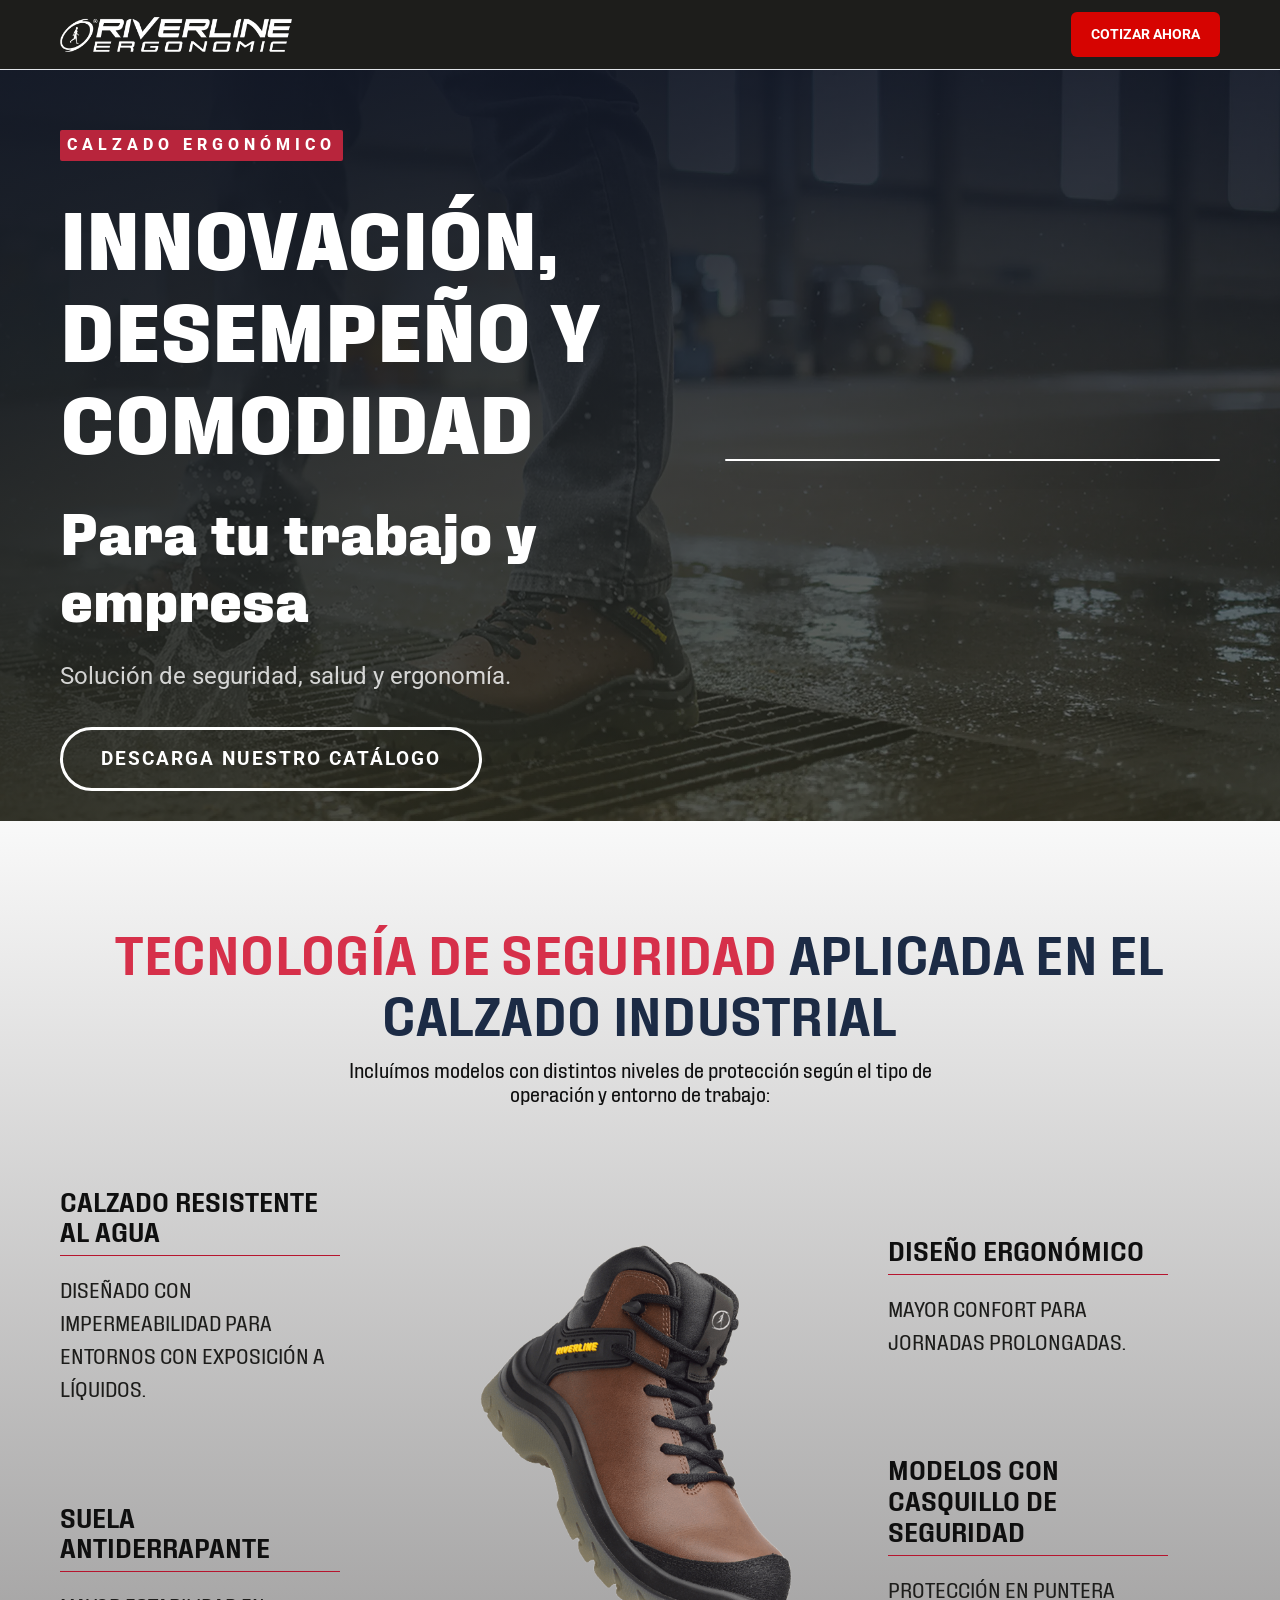
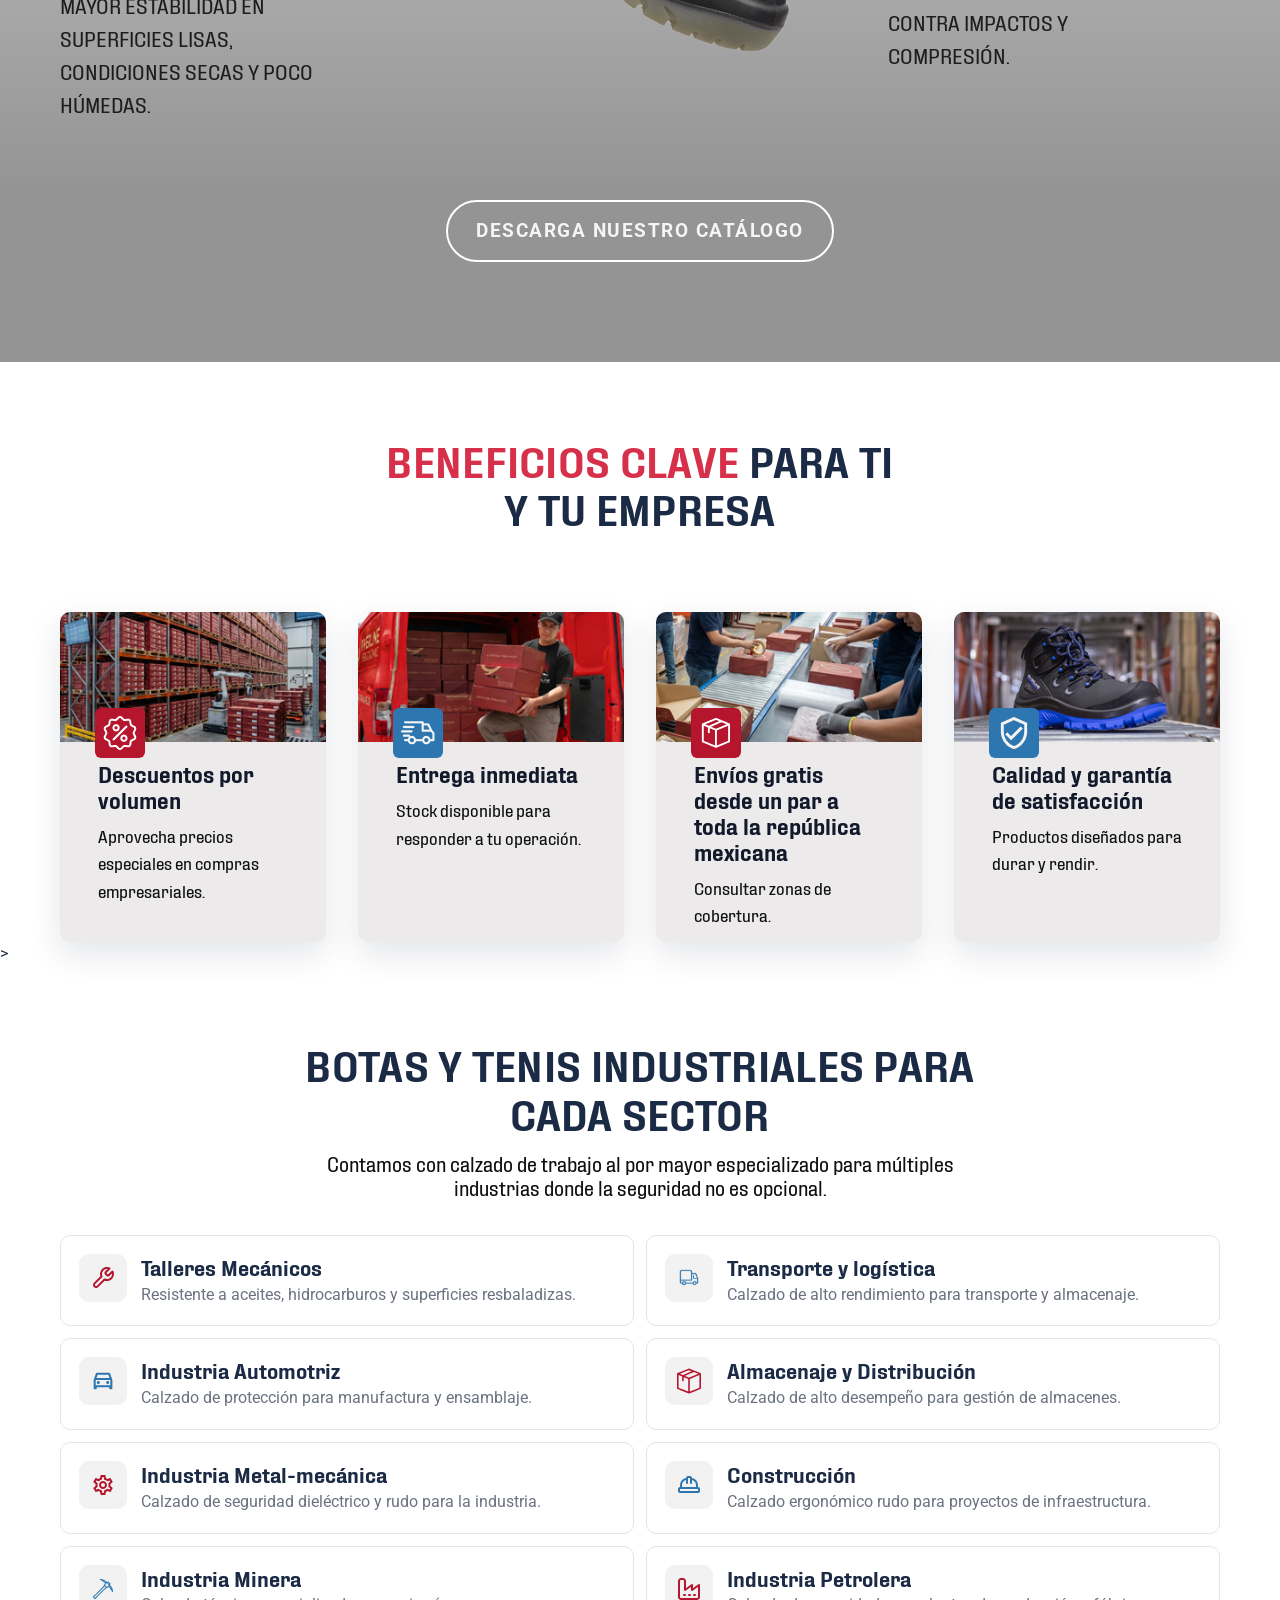
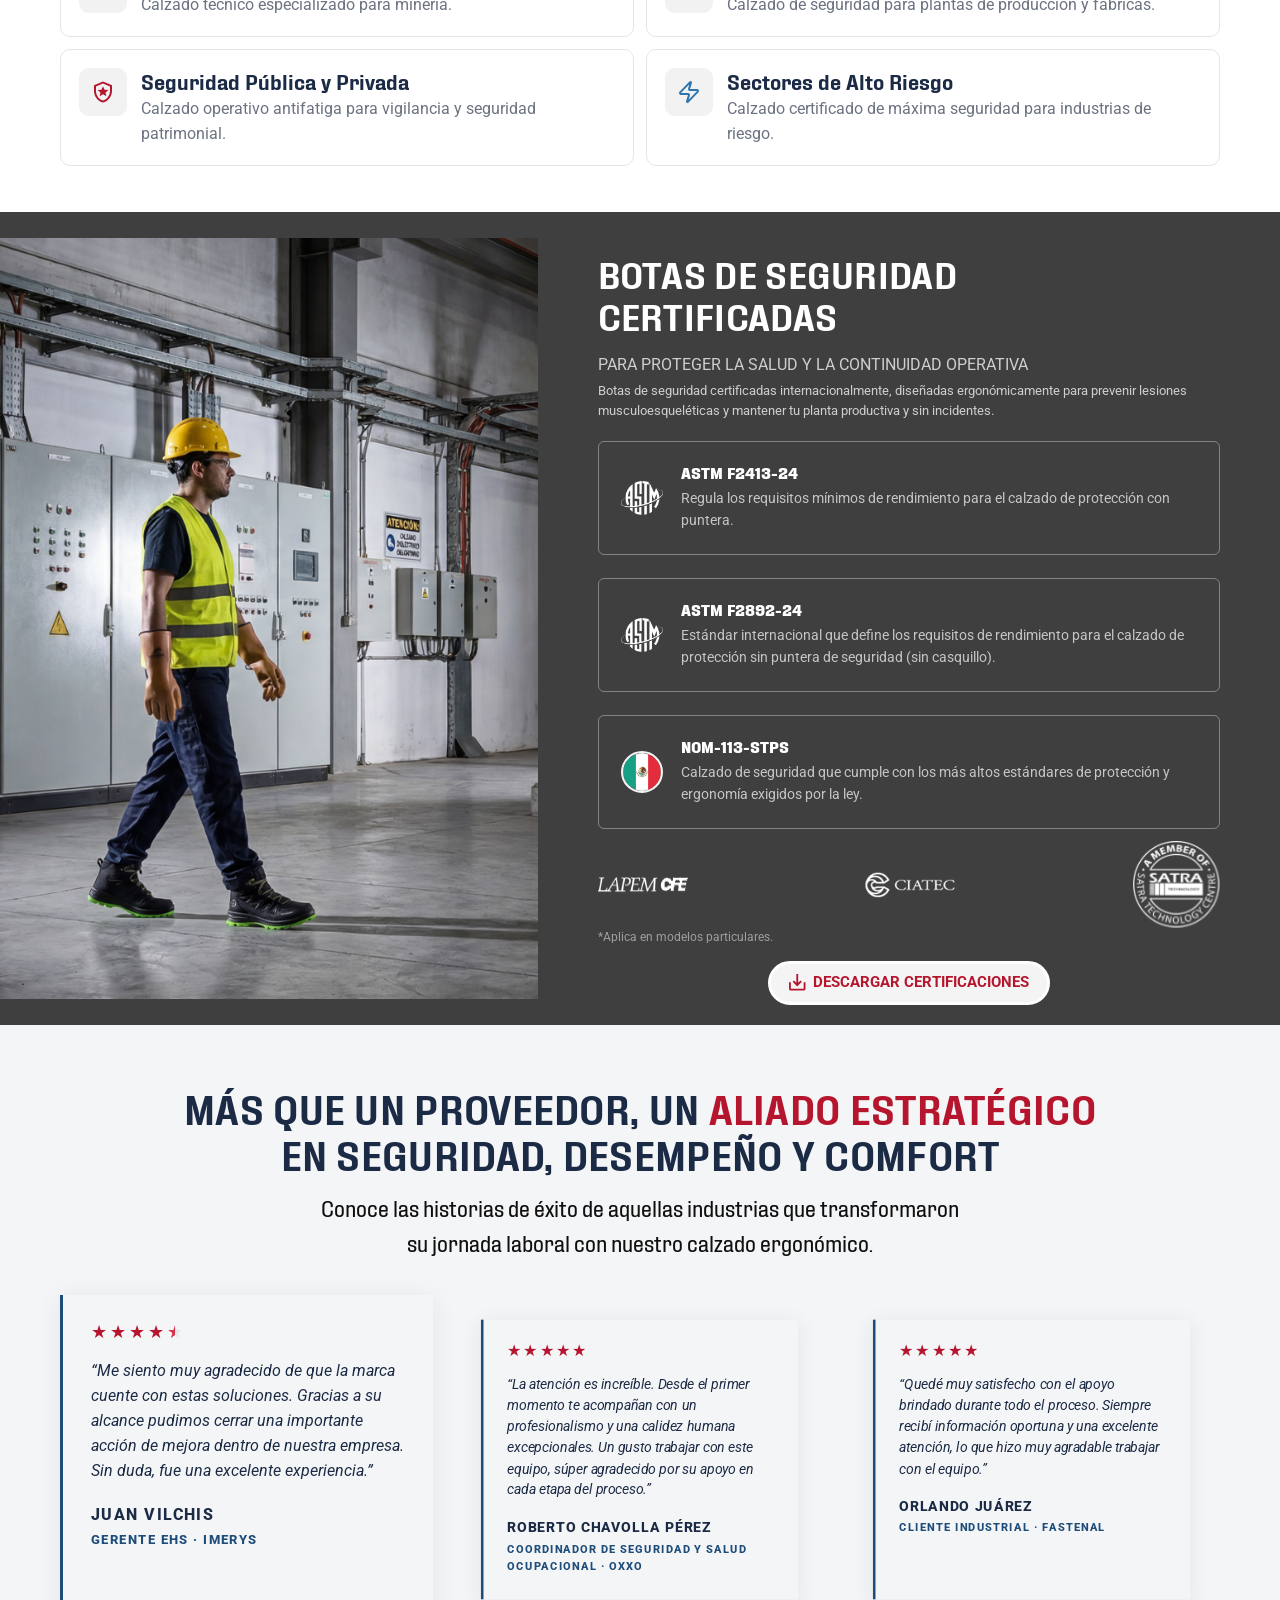
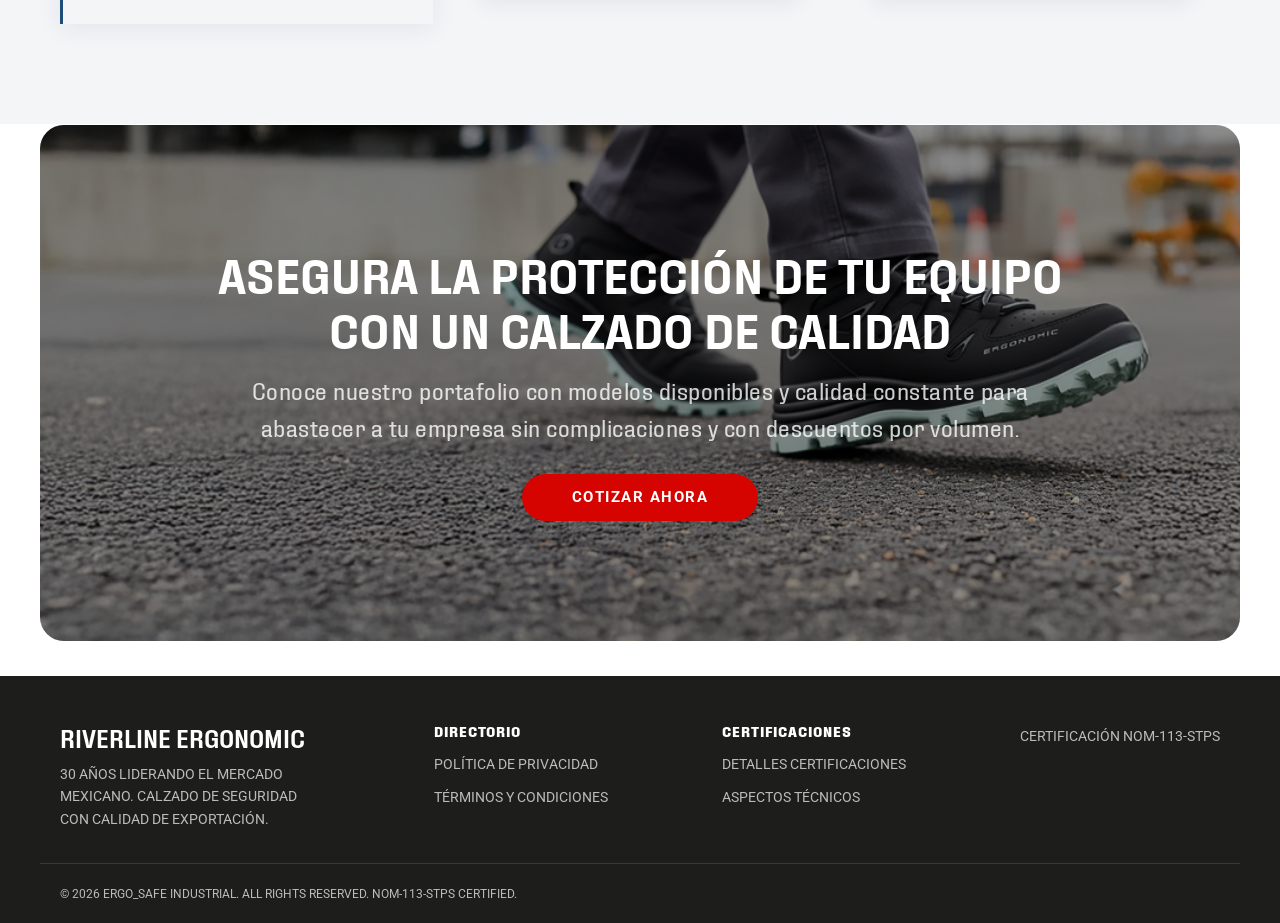
==== commit 8d9960a7: "Update certification link to external URL in D2C web" ====
--- a/index.html
+++ b/index.html
@@ -508,7 +508,7 @@
     <div class="footer-col">
       <h4>Certificaciones</h4>
       <ul>
-        <li><a href="#certificaciones">Detalles certificaciones</a></li>
+        <li><a href="https://www.ergonomic.com.mx/certificaciones">Detalles certificaciones</a></li>
         <li><a href="https://www.ergonomic.com.mx/caracteristicas">Aspectos técnicos</a></li>
       </ul>
     </div>
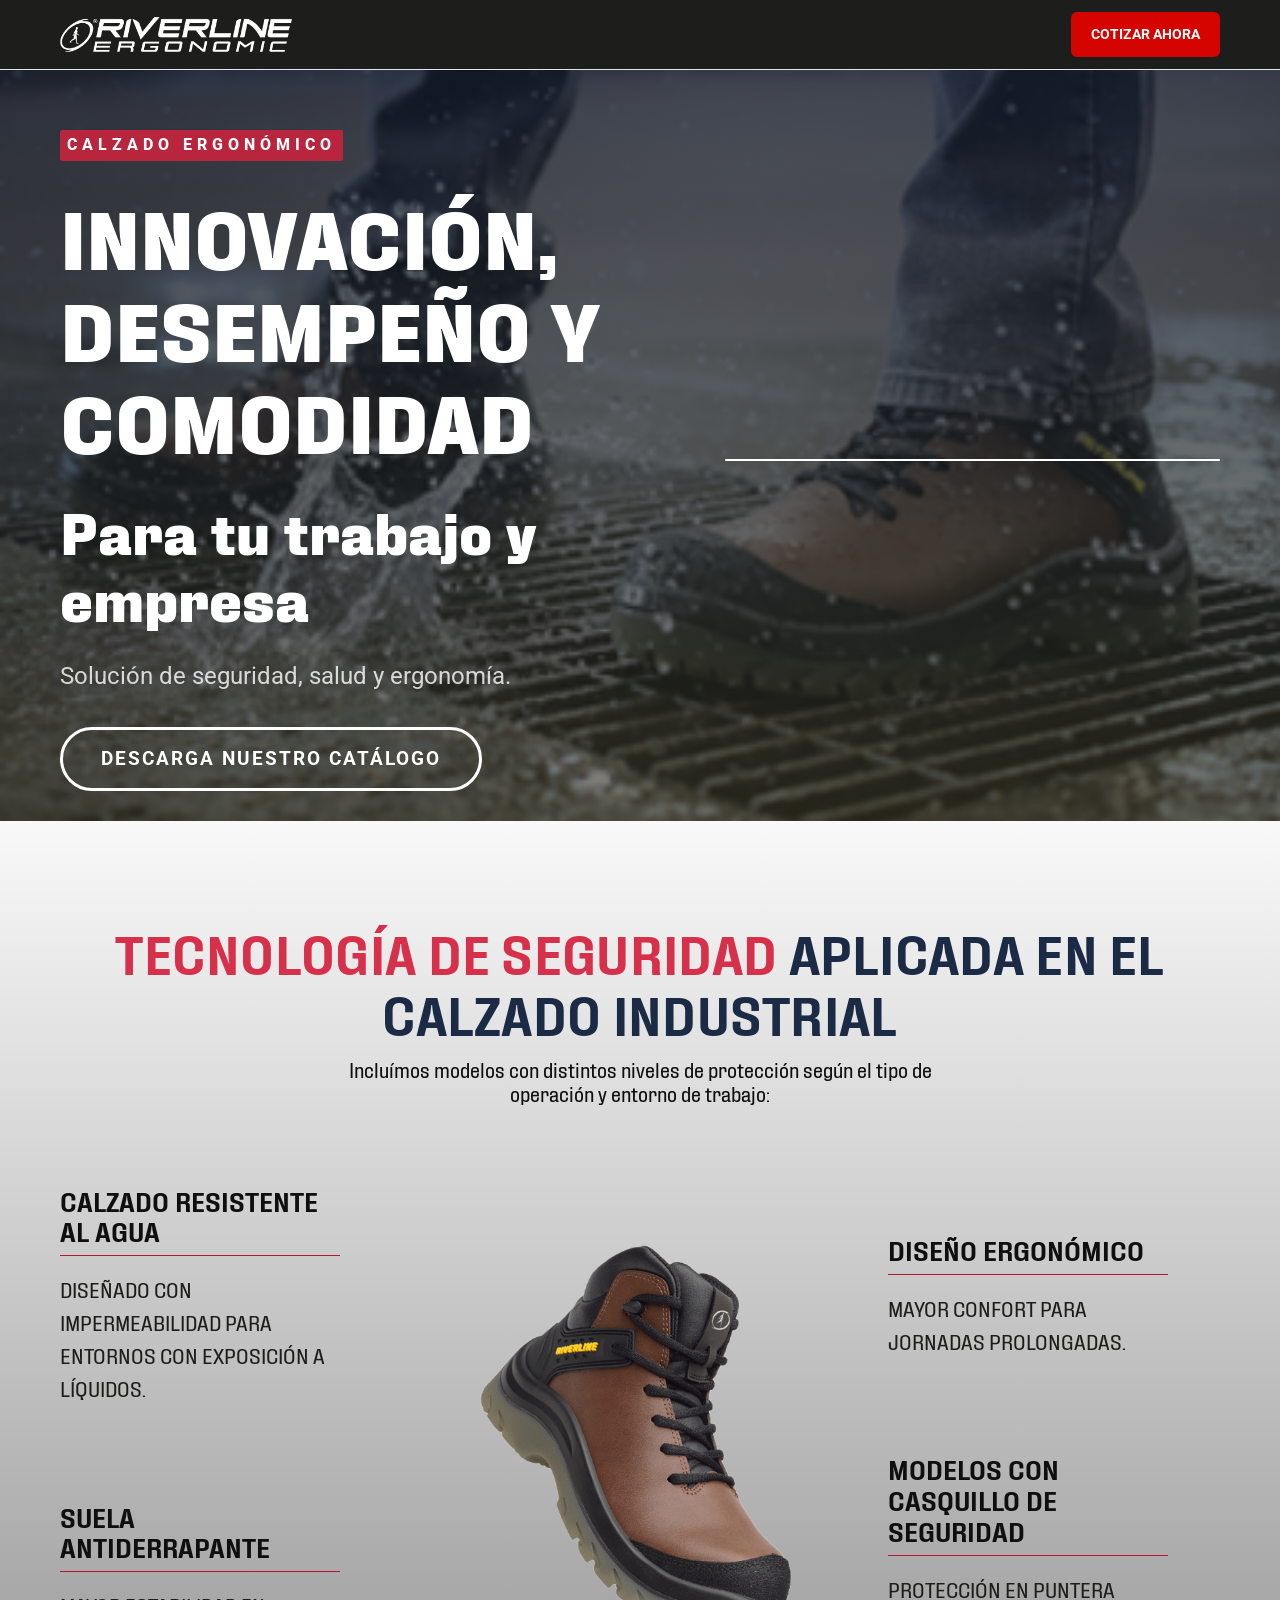
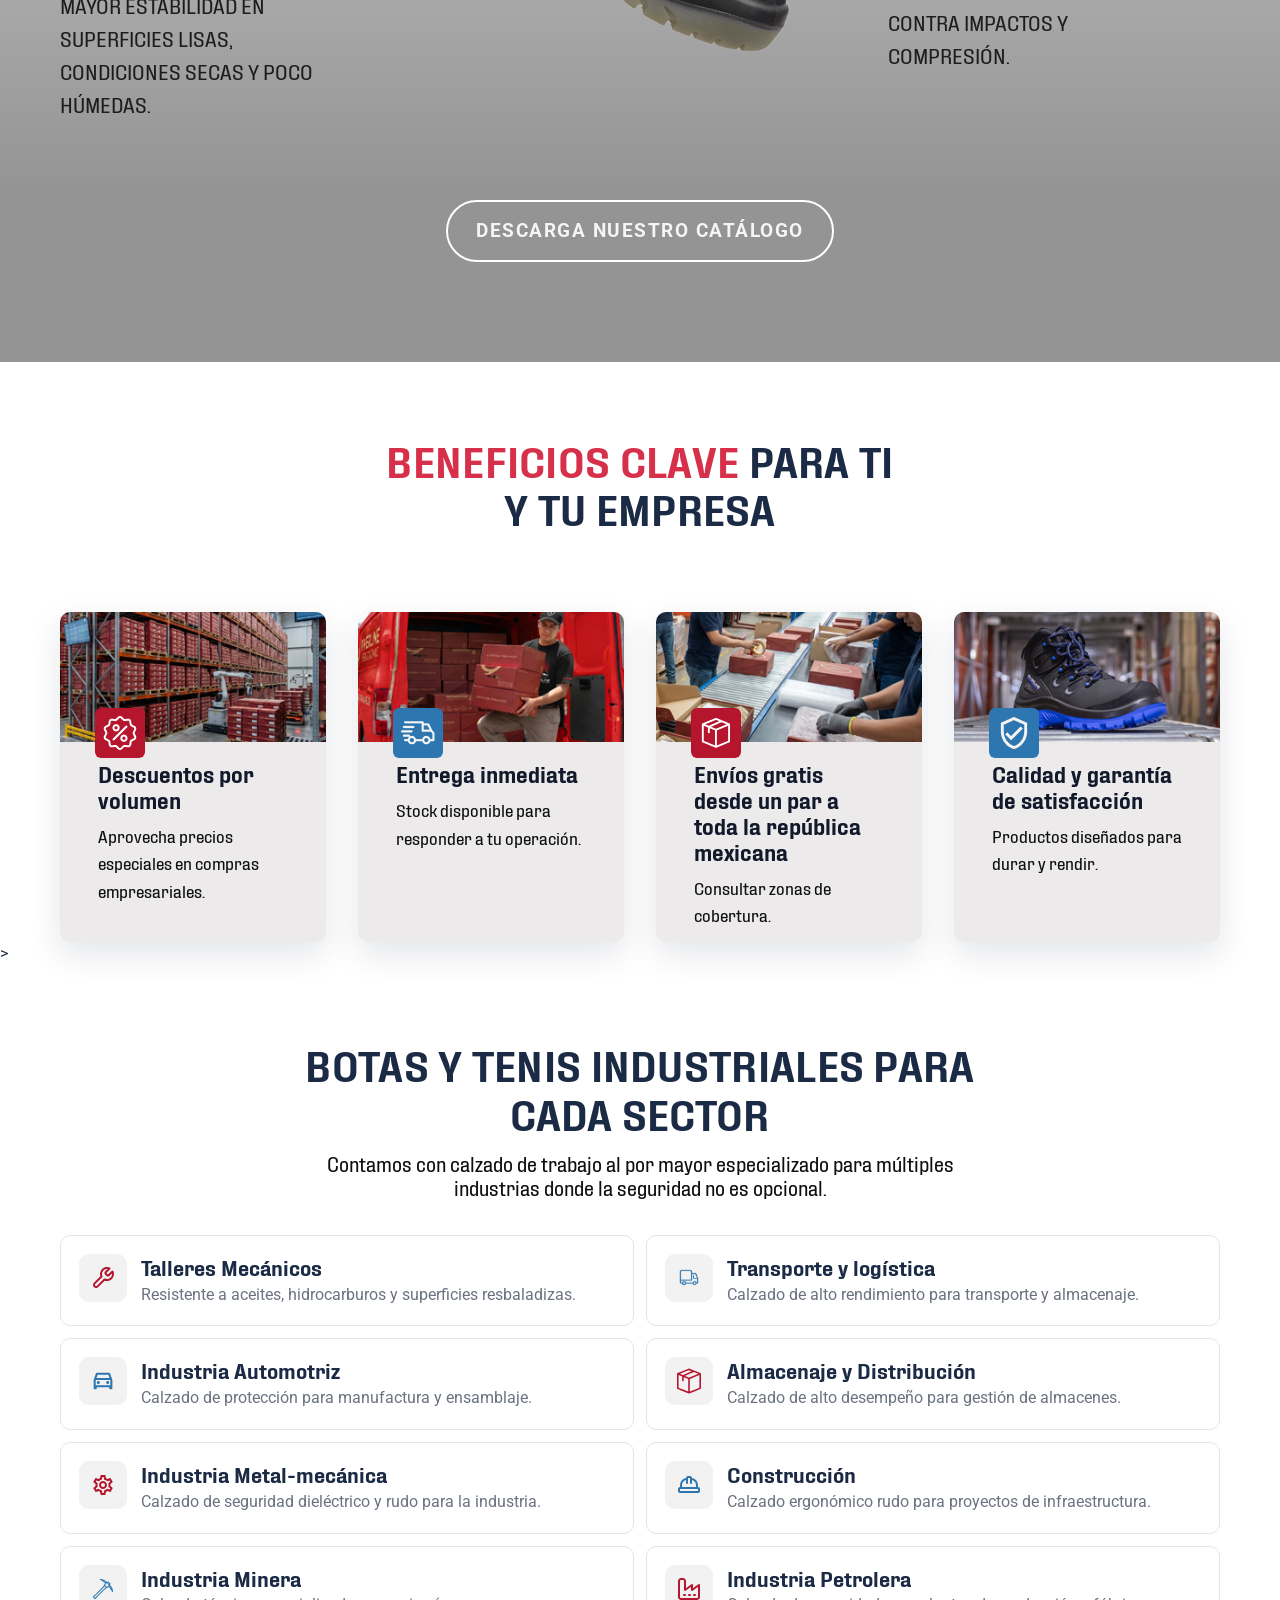
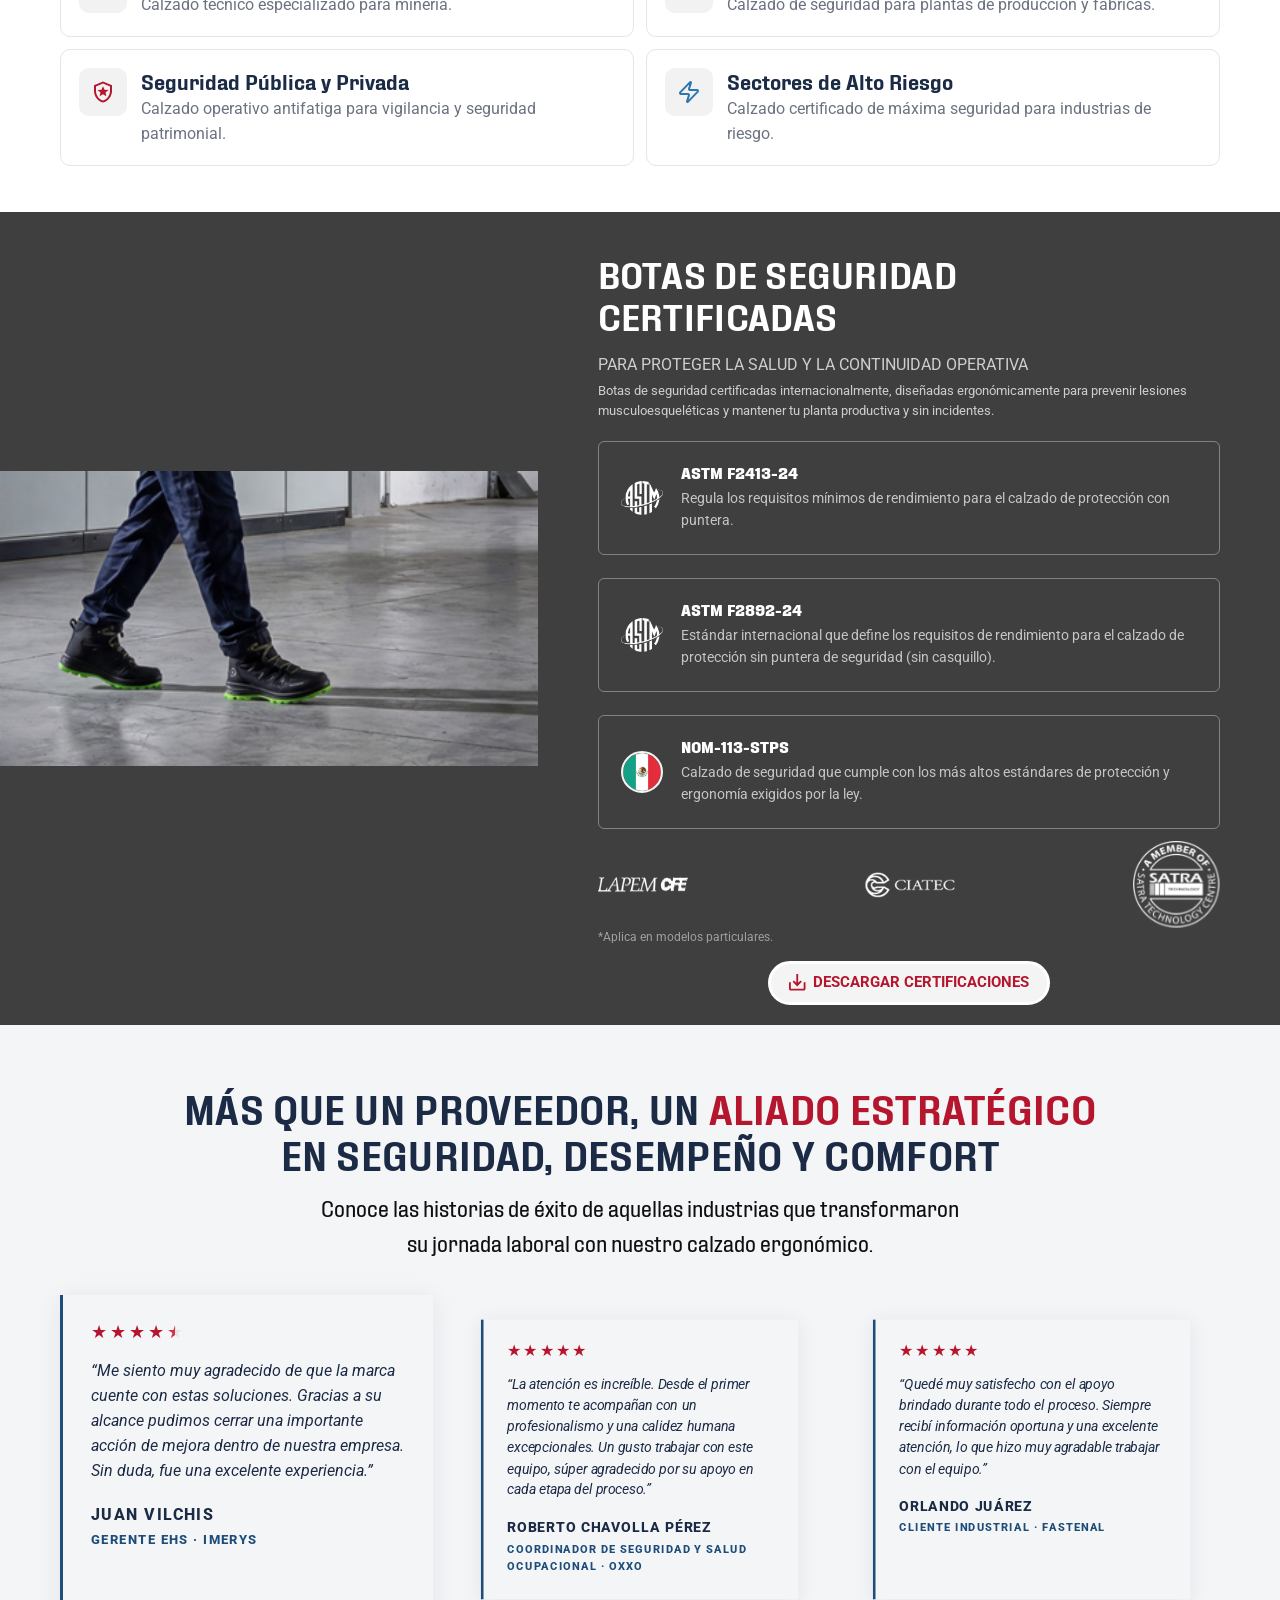
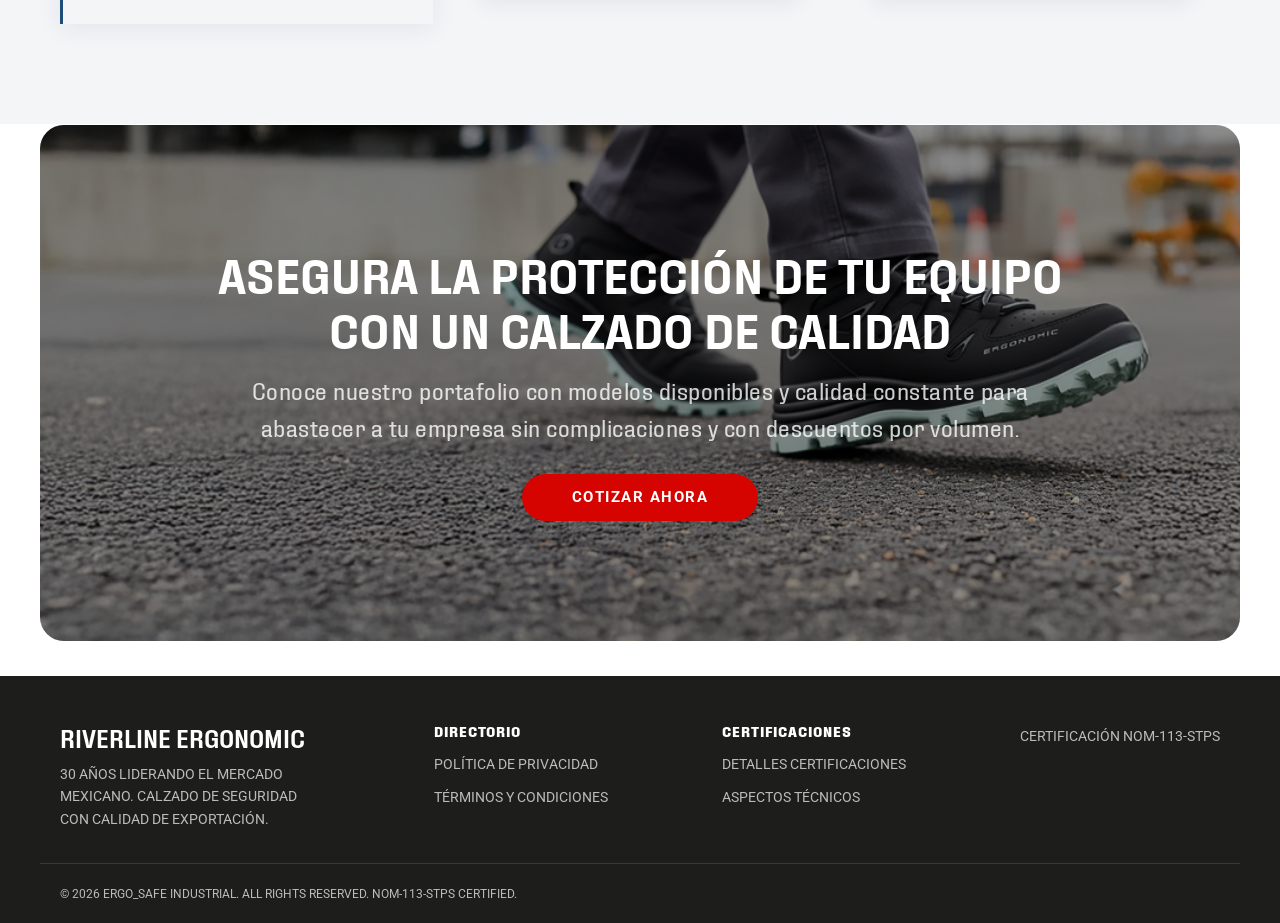
==== commit 9bfd698d: "Update certification links in index.html" ====
--- a/index.html
+++ b/index.html
@@ -397,7 +397,7 @@
         </div>
         <p class="cert-note">*Aplica en modelos particulares.</p>
 
-        <a href="#certificaciones" class="btn btn-outline-light">
+        <a href="https://tecnologia.ergonomic.com.mx/pdf/certificacionesNOMyASTM.pdf" class="btn btn-outline-light">
           <svg width="17" height="17" viewBox="0 0 17 17" fill="none" xmlns="http://www.w3.org/2000/svg" class="btn-icon-cert">
             <path d="M14.6667 8.25V14.6667H1.83333V8.25H0V14.6667C0 15.675 0.825 16.5 1.83333 16.5H14.6667C15.675 16.5 16.5 15.675 16.5 14.6667V8.25H14.6667ZM9.16667 8.86417L11.5408 6.49917L12.8333 7.79167L8.25 12.375L3.66667 7.79167L4.95917 6.49917L7.33333 8.86417V0H9.16667V8.86417Z"/>
           </svg>
@@ -515,7 +515,7 @@
 
     <div class="footer-col">
       <ul>
-        <li><a href="#nom">Certificación NOM-113-STPS</a></li>
+        <li><a href="https://tecnologia.ergonomic.com.mx/pdf/Certificaciones-NOM-113-STPS.pdf">Certificación NOM-113-STPS</a></li>
       </ul>
     </div>
   </div>
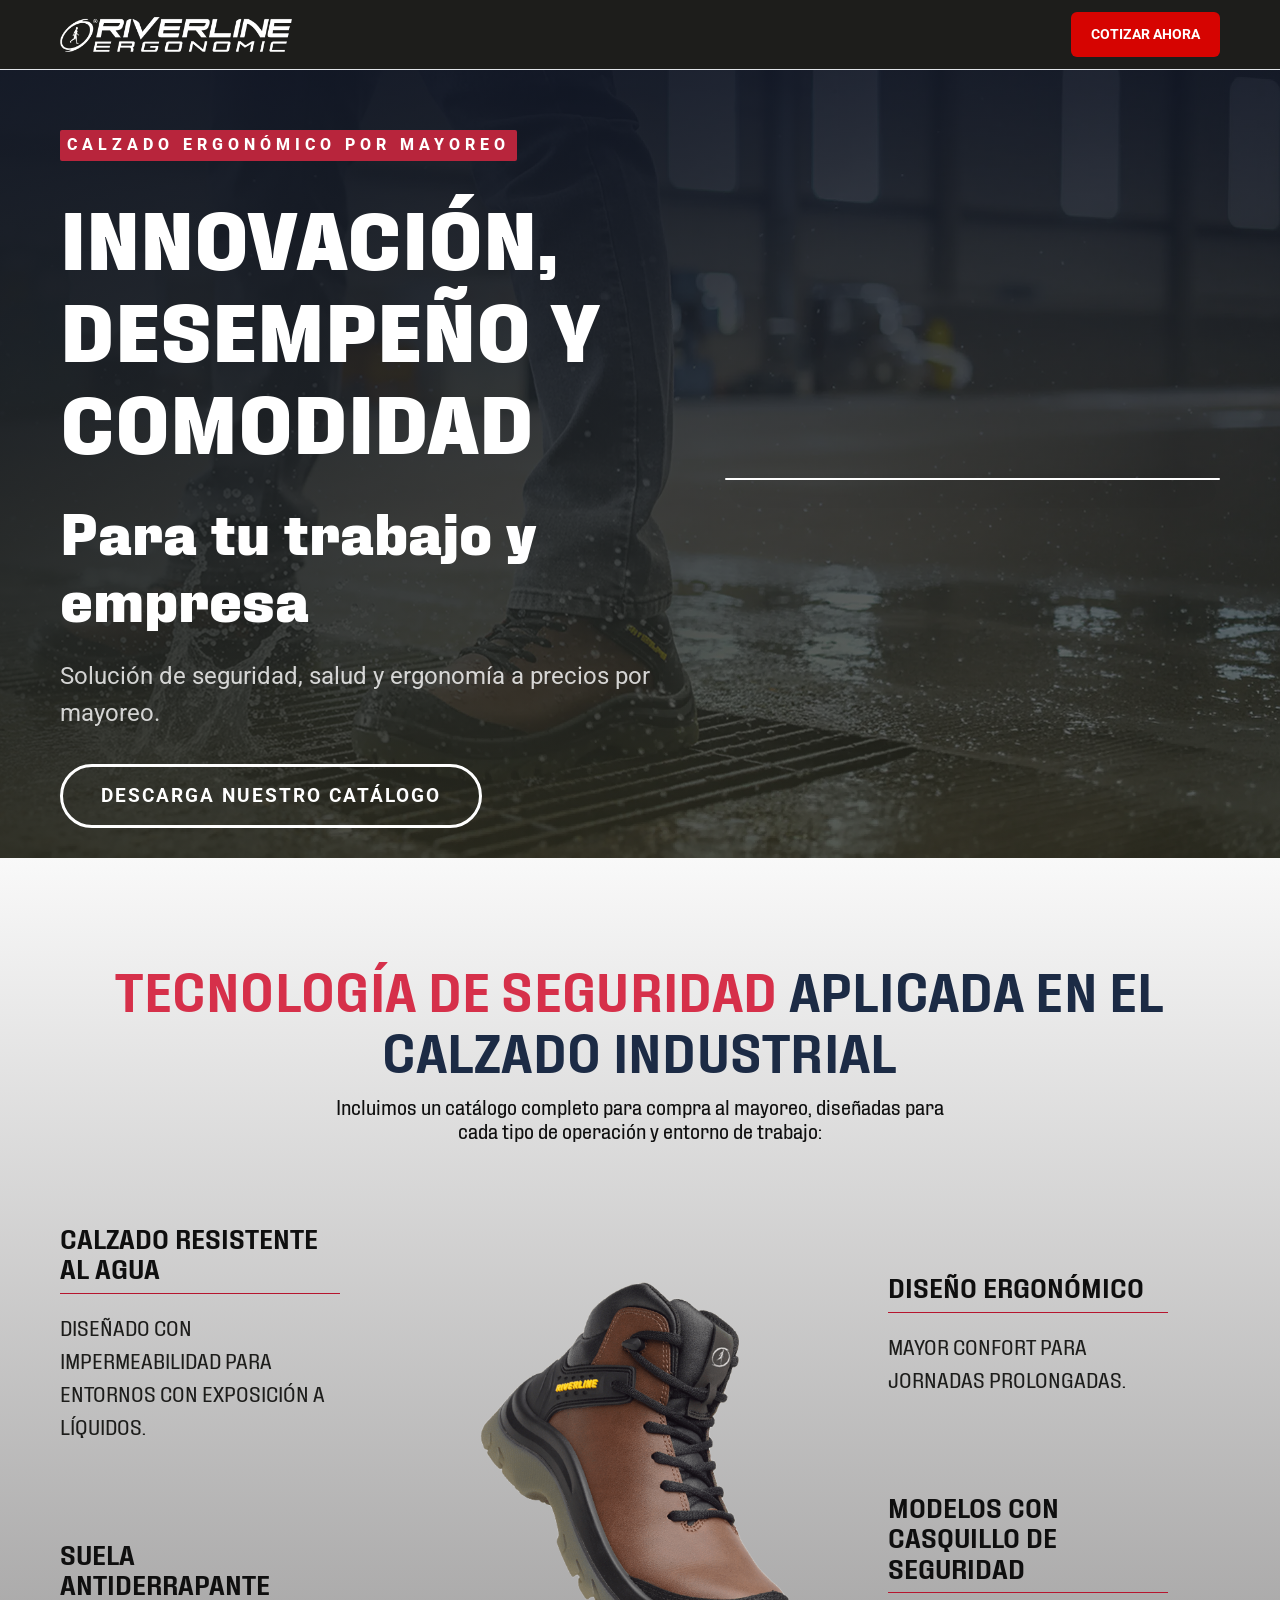
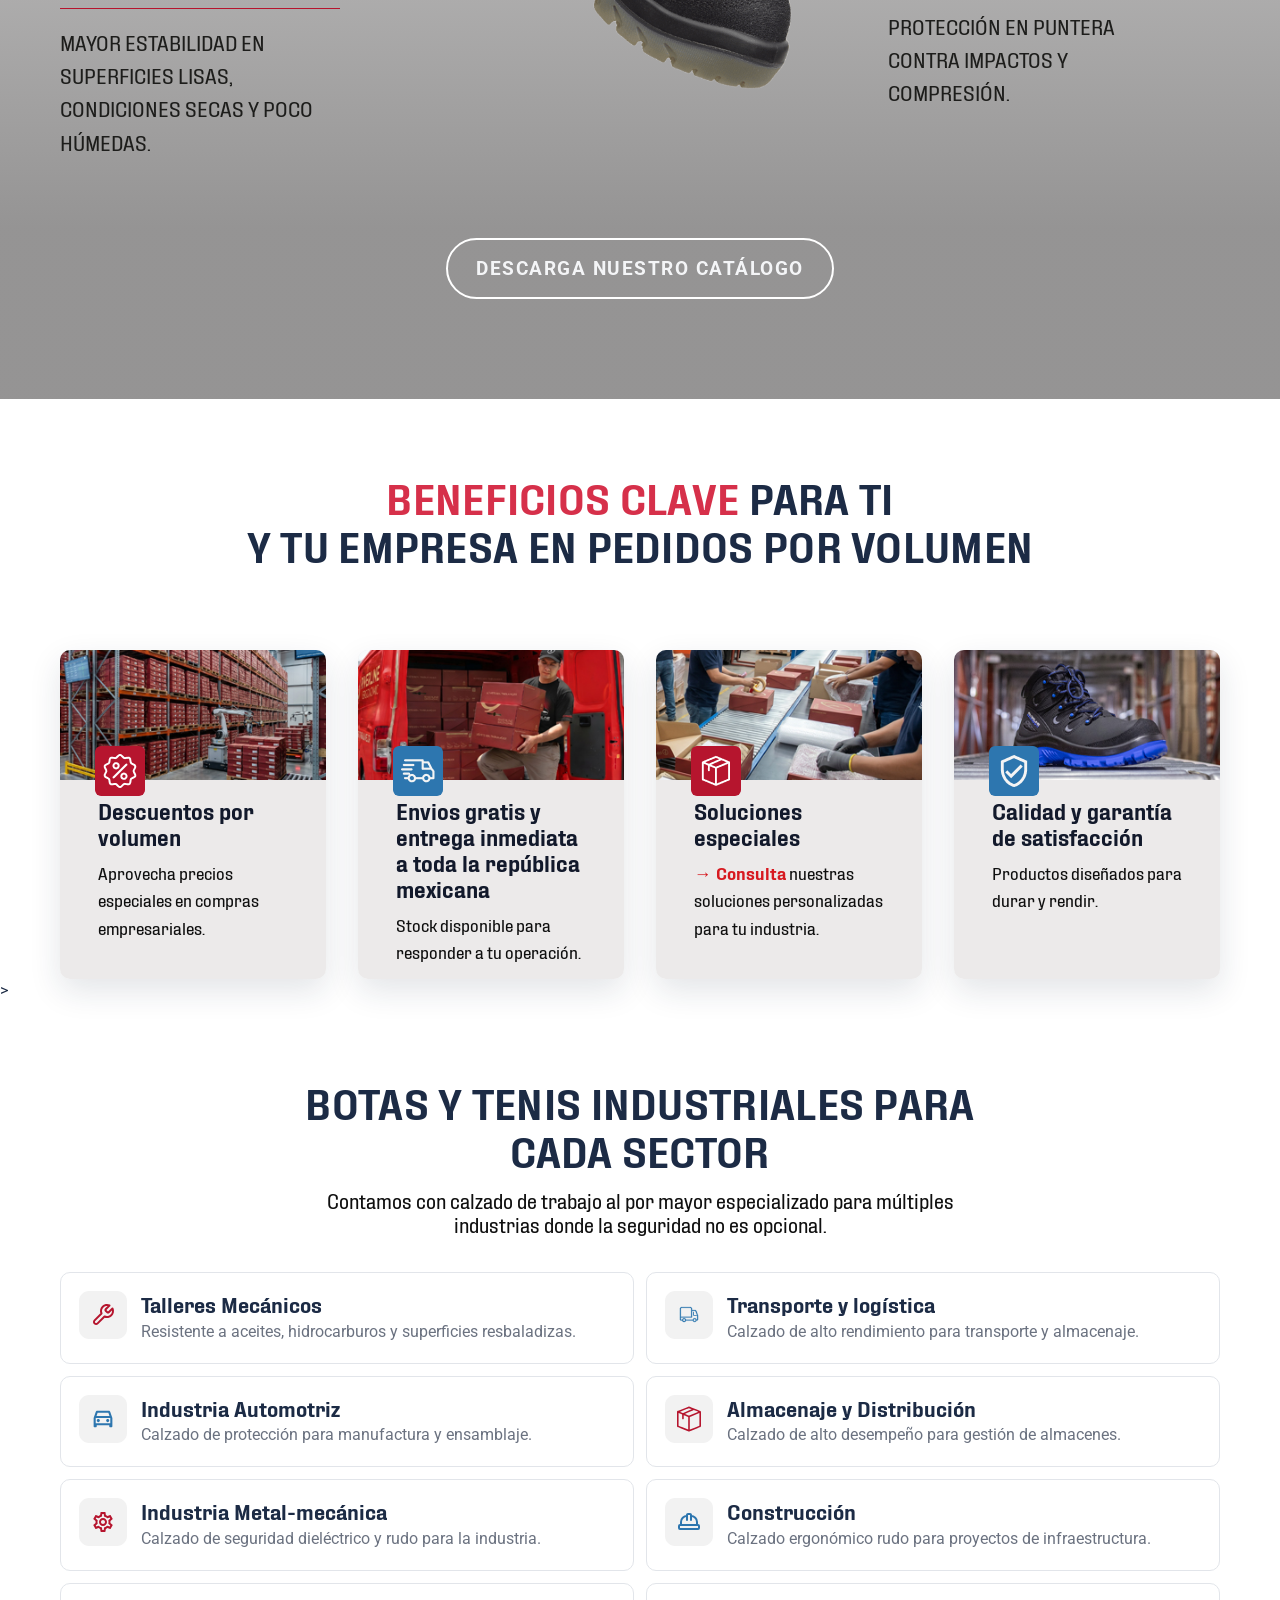
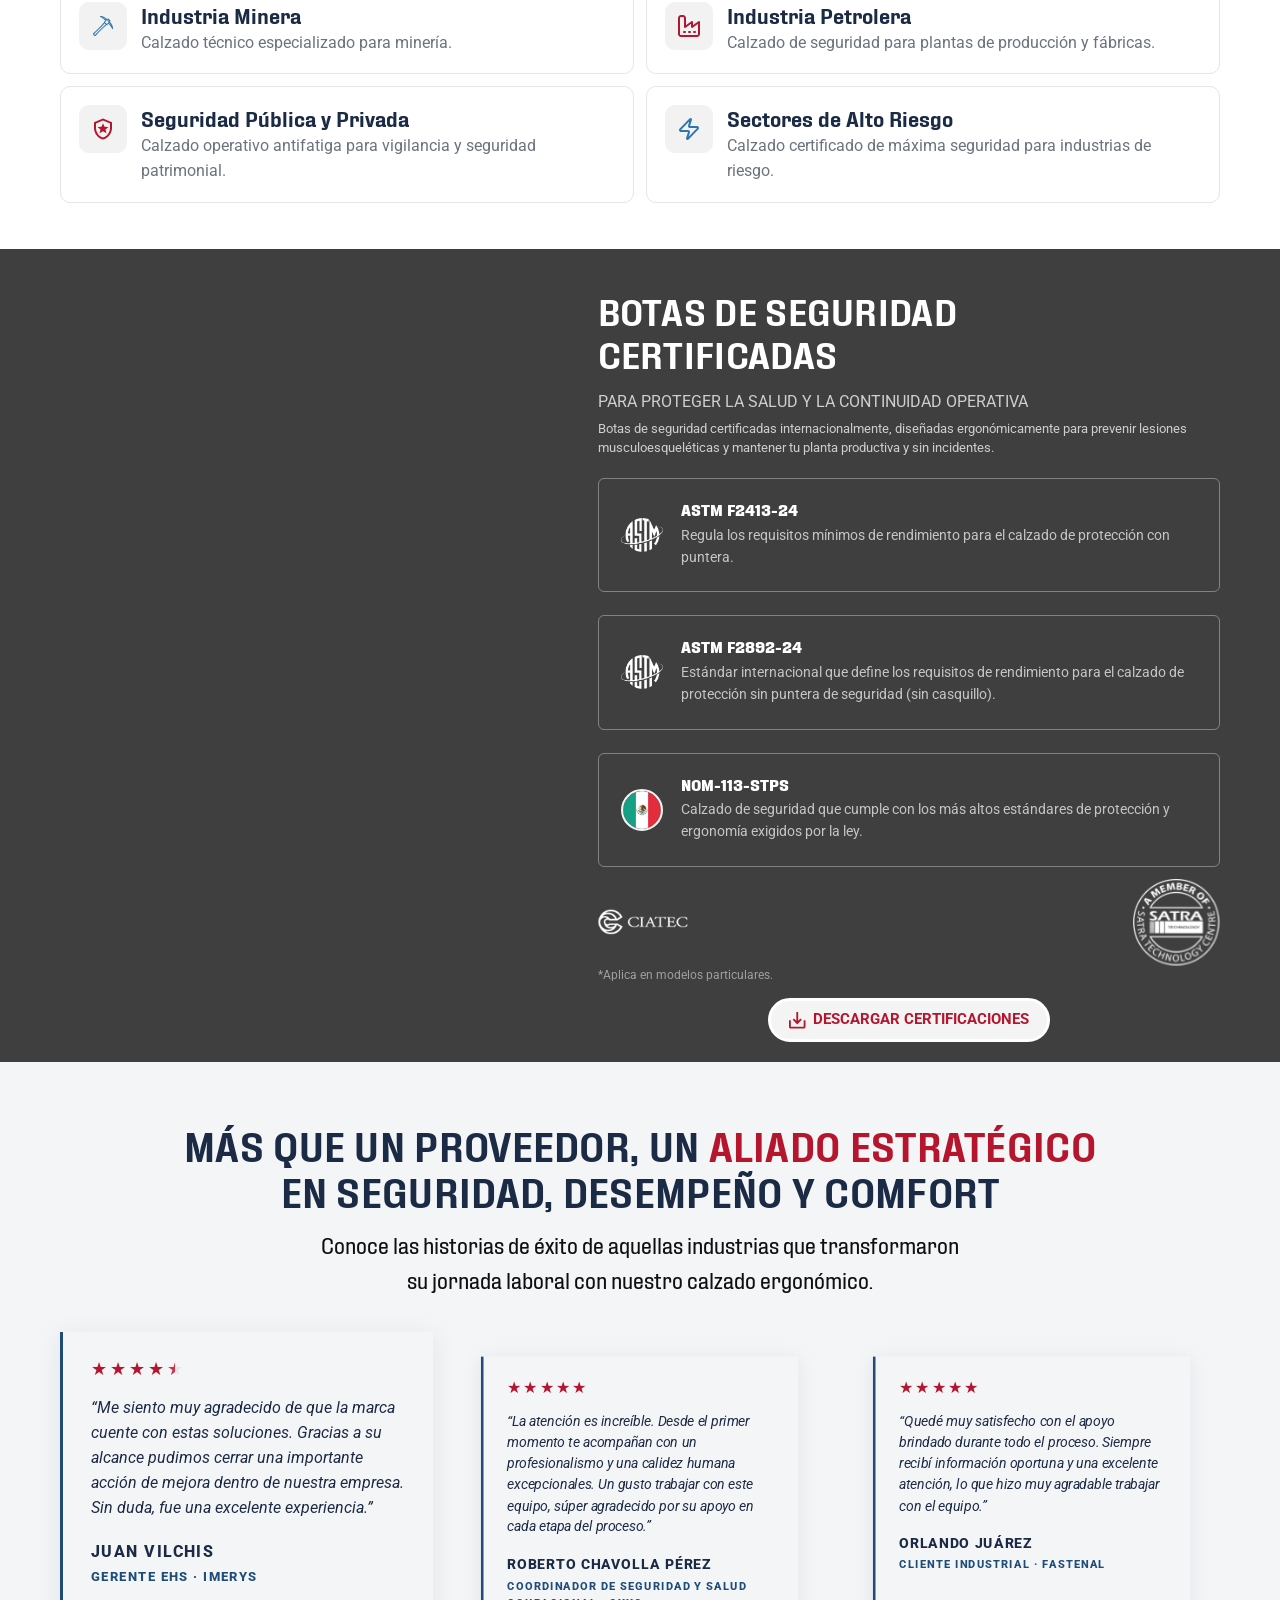
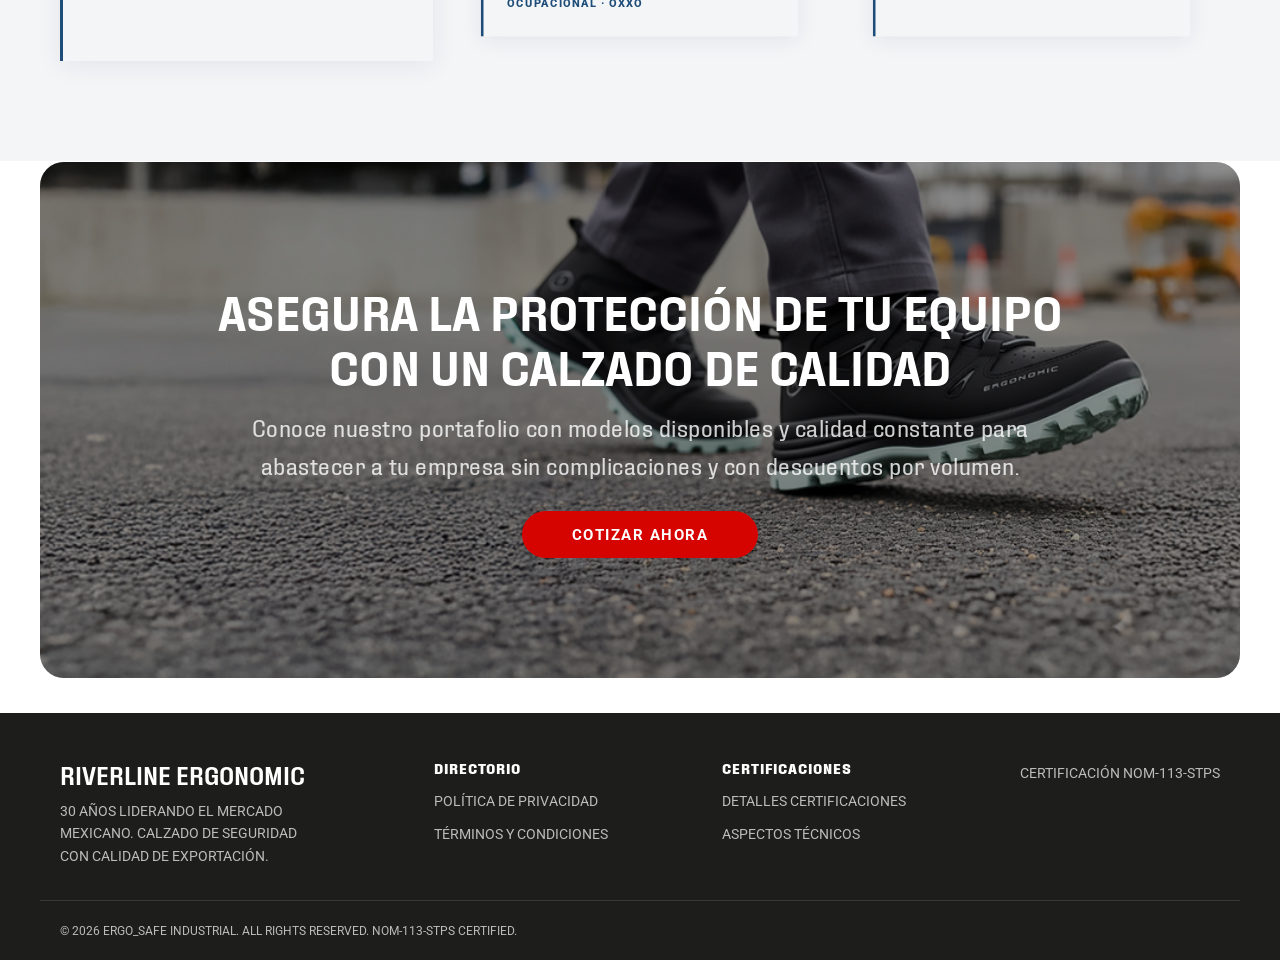
==== commit b767b28f: "Added SEO key words in 4 sections "al por mayor, mayoreo y volumen"" ====
--- a/index.html
+++ b/index.html
@@ -38,10 +38,10 @@
 
     <div class="container hero-inner">
       <div class="hero-content">
-        <p class="eyebrow eyebrow-light">calzado ergonómico</p>
+        <p class="eyebrow eyebrow-light">calzado ergonómico por mayoreo</p>
         <h1 class="hero-title">Innovación, desempeño y comodidad</h1>
         <h2 class="hero-subtitle">Para tu trabajo y empresa</h2>
-        <p class="hero-desc">Solución de seguridad, salud y ergonomía.</p>
+        <p class="hero-desc">Solución de seguridad, salud y ergonomía  a precios por mayoreo.</p>
         <div class="hero-actions">
           <a href="https://tecnologia.ergonomic.com.mx/pdf/Catalogo-JULIO26.pdf" class="btn btn-outline-light">Descarga nuestro catálogo</a>
         </div>
@@ -61,7 +61,7 @@
         <span class="accent">Tecnología de Seguridad </span>
         aplicada en el calzado industrial
       </h2>
-      <h3 class="section-desc text-center">Incluímos modelos con distintos niveles de protección según el tipo de operación y entorno de trabajo:</h3>
+      <h3 class="section-desc text-center">Incluimos un catálogo completo para compra al mayoreo, diseñadas para cada tipo de operación y entorno de trabajo:</h3>
 
       <div class="feature-showcase">
         <div class="feature-list feature-list--left">
@@ -145,7 +145,7 @@
   <!-- ============ BENEFICIOS ============ -->
   <section class="section benefits-section">
     <div class="container">
-      <h2 class="section-title text-center"> <span class="accent">Beneficios clave </span> para ti <br> y tu empresa</h2>
+      <h2 class="section-title text-center"> <span class="accent">Beneficios clave </span> para ti <br> y tu empresa en pedidos por volumen</h2>
       <div class="benefits-grid">
         <div class="benefit-card">
           <img src="images/banner-ventas-volumen-298x148.jpg" alt="Descuentos por volumen" loading="lazy">
@@ -160,16 +160,17 @@
           <div class="benefit-icon">
             <img src="images/Frame-entrega.png" alt="">
           </div>
-          <h3>Entrega inmediata</h3>
+          <h3>Envios gratis y entrega inmediata a toda la república mexicana</h3>
           <p>Stock disponible para responder a tu operación.</p>
         </div>
-        <div class="benefit-card">
+        <a href="https://www.ergonomic.com.mx/soluciones" class="benefit-card">
           <img src="images/banner-1par-envios298x148.jpg" alt="Envíos gratis" loading="lazy">
           <div class="benefit-icon">
             <img src="images/Frame-envio.png" alt="">
-          </div><h3>Envíos gratis desde un par a toda la república mexicana</h3>
-          <p>Consultar zonas de cobertura.</p>
-        </div>
+          </div>
+          <h3>Soluciones especiales</h3>
+          <p><span class="highlight-link">→ Consulta</span> nuestras soluciones personalizadas para tu industria.</p>        
+        </a>
         <div class="benefit-card">
           <img src="images/banner-calidad-298x148.jpg" alt="Calidad y garantía" loading="lazy">
           <div class="benefit-icon">
@@ -200,21 +201,27 @@
           <div class="benefit-icon">
             <img src="images/Frame-entrega.png" alt="">
           </div>
-          <h3>Entrega inmediata</h3>
+          <h3>Envios gratis y entrega inmediata a todo México</h3>
           <p>Stock disponible para responder a tu operación.</p>
         </div>
       </div>
 
       <div class="benefit-slide">
-        <div class="benefit-card">
-          <img src="images/banner-1par-envios298x148.jpg" alt="Envíos">
-          <div class="benefit-icon">
-            <img src="images/Frame-envio.png" alt="">
-          </div>
-          <h3>Envíos gratis desde un par a toda la república mexicana</h3>
-          <p>Consultar zonas de cobertura.</p>
-        </div>
-      </div>
+        <a href="https://www.ergonomic.com.mx/soluciones" class="benefit-card-link">
+
+          <div class="benefit-card">
+            <img src="images/banner-1par-envios298x148.jpg" alt="Envíos">
+            <div class="benefit-icon">
+              <img src="images/Frame-envio.png" alt="">
+            </div>
+            <h3>Soluciones especiales</h3>
+            <p><span class="highlight-link">→ Consulta</span> nuestras soluciones personalizadas para tu industria.</p>        
+          </div>
+        </a>
+      </div>
+
+
+
 
       <div class="benefit-slide">
         <div class="benefit-card">
@@ -391,7 +398,7 @@
           </div>
         </div>
         <div class="cert-logos">
-          <img src="images\icons\lapemCert.svg" alt="LAPEM">
+          <!--<img src="images\icons\lapemCert.svg" alt="LAPEM"-->
           <img src="images\icons\CIATECCert.svg" alt="CIATEC">
           <img src="images\icons\satraCert.svg" alt="SATRA" >
         </div>
--- a/css/styles.css
+++ b/css/styles.css
@@ -375,6 +375,10 @@
   margin: 0 14px 16px; 
   padding:0 1.5rem 1.5rem;
 }
+.highlight-link {
+  color: #D71920;
+  font-weight: 600;
+}
 
 .benefits-carousel{width: 100%; margin: 0 auto; display:block; margin-top:0rem;}
 .benefits-carousel .benefit-card{
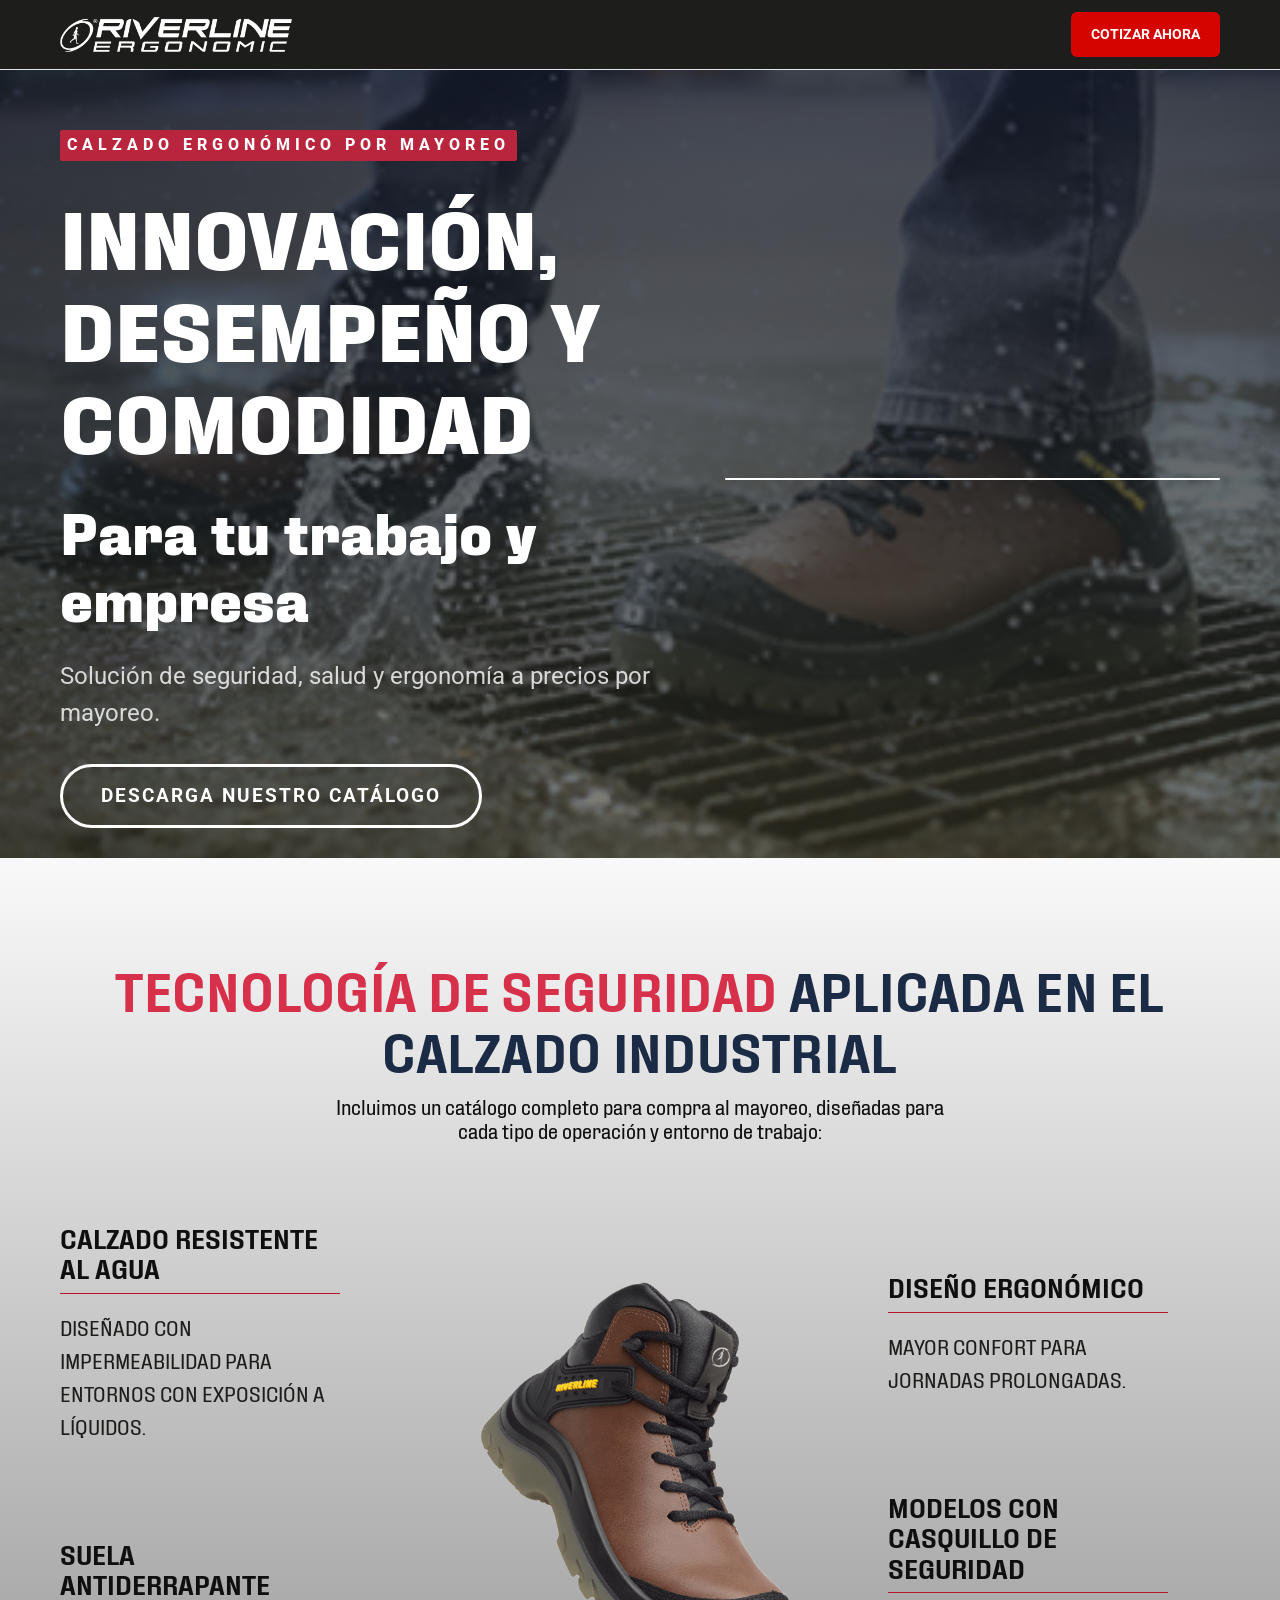
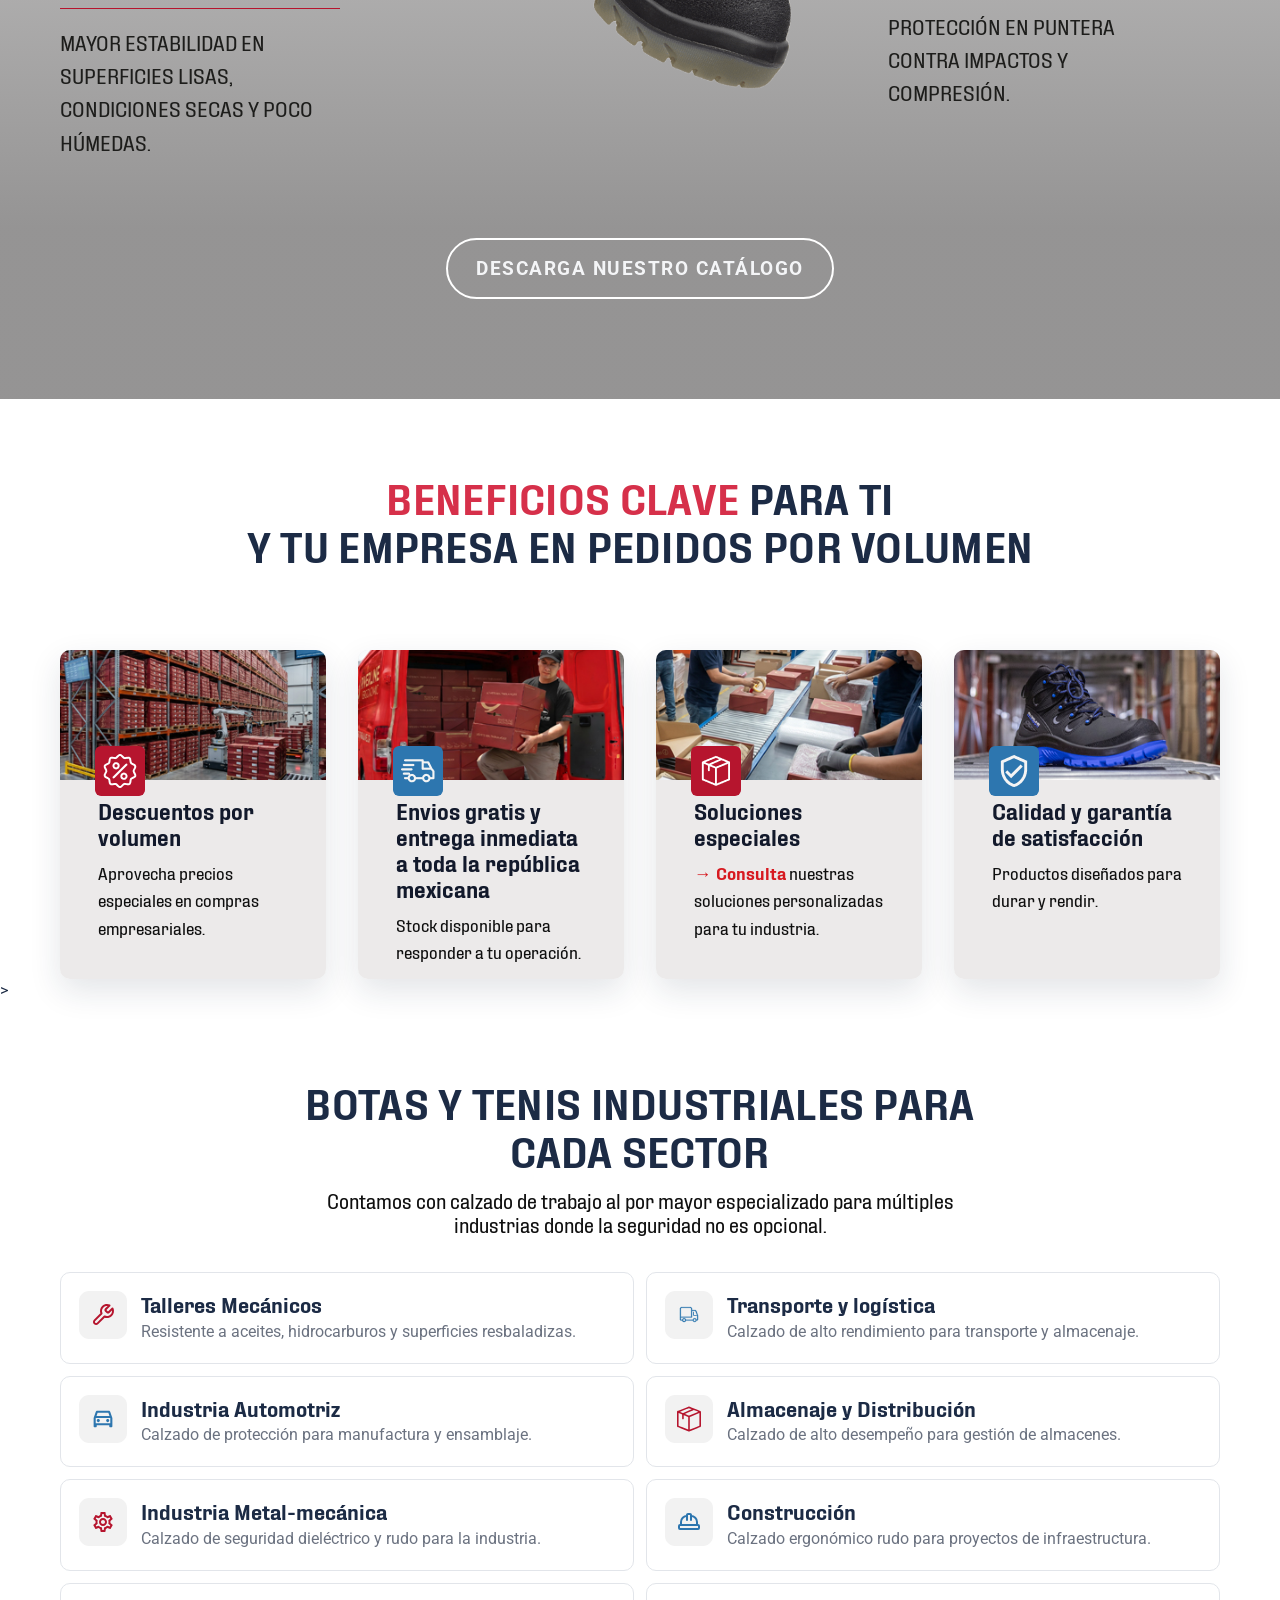
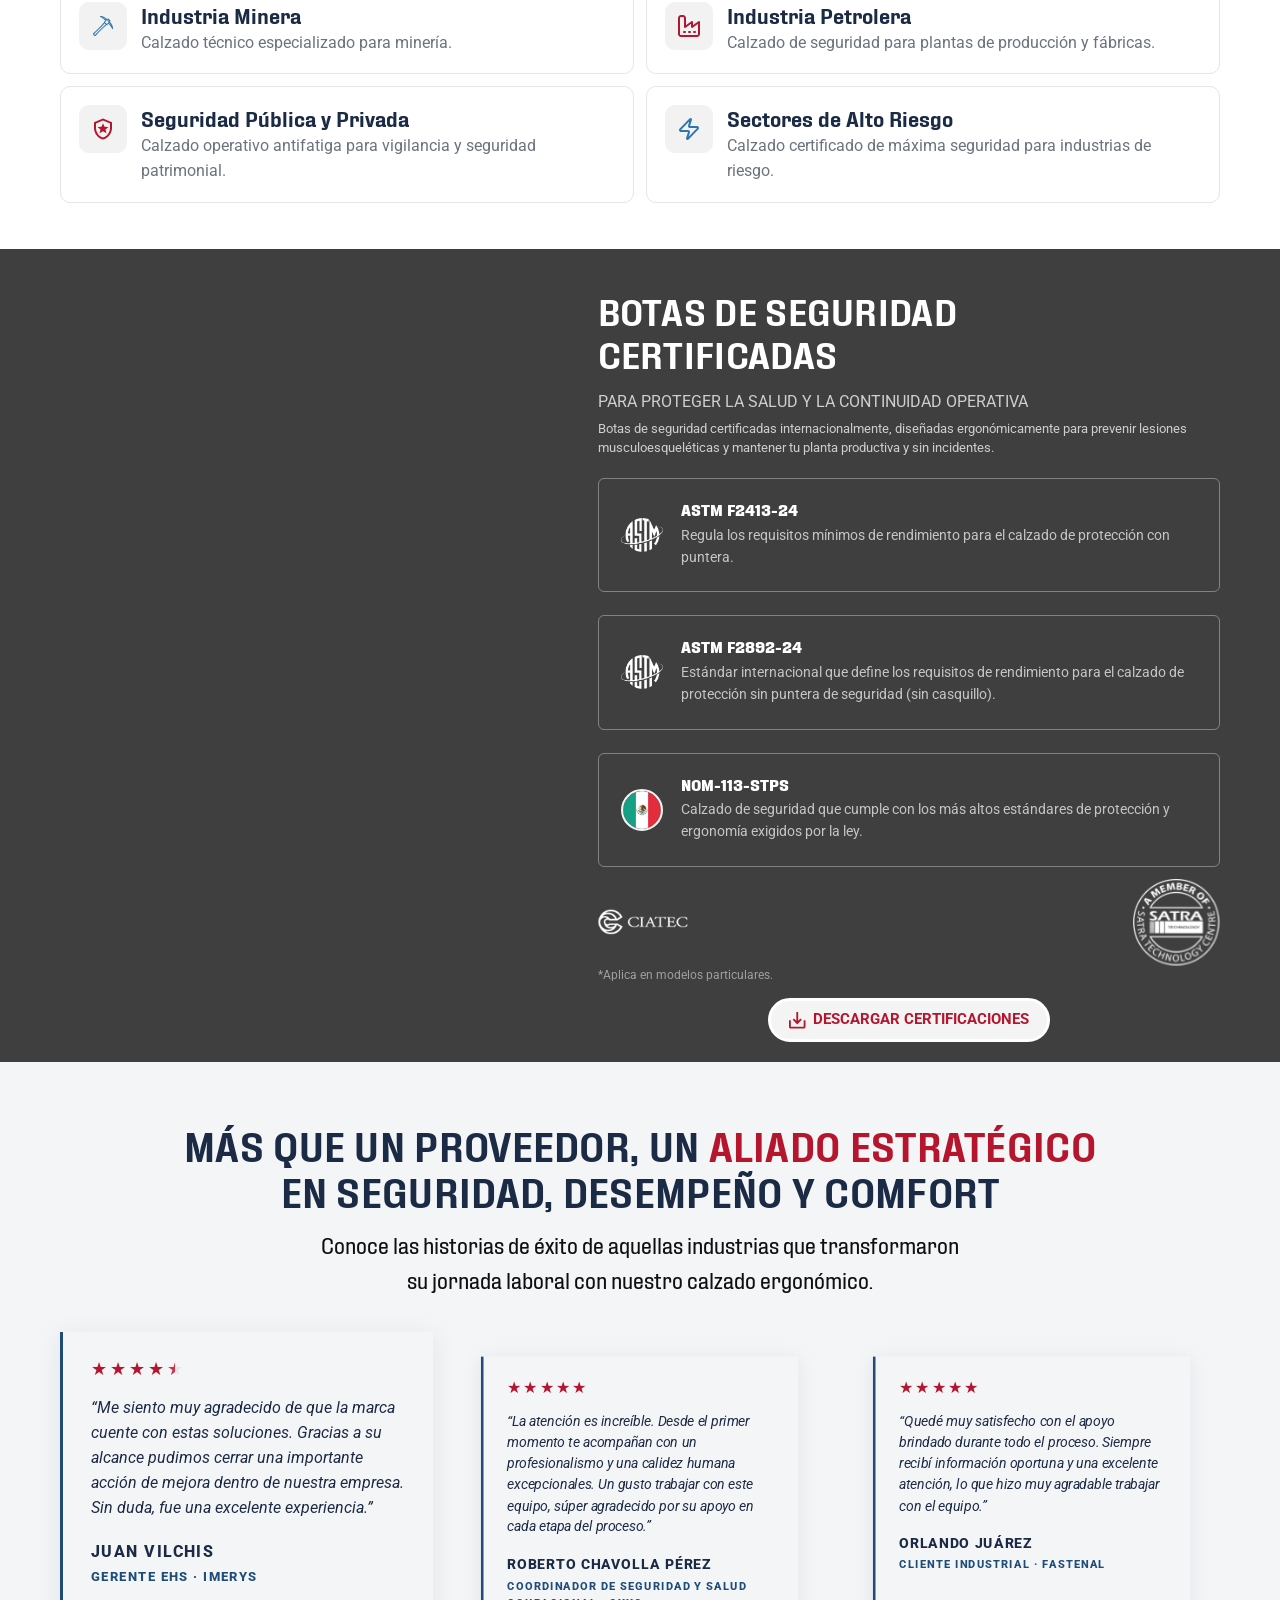
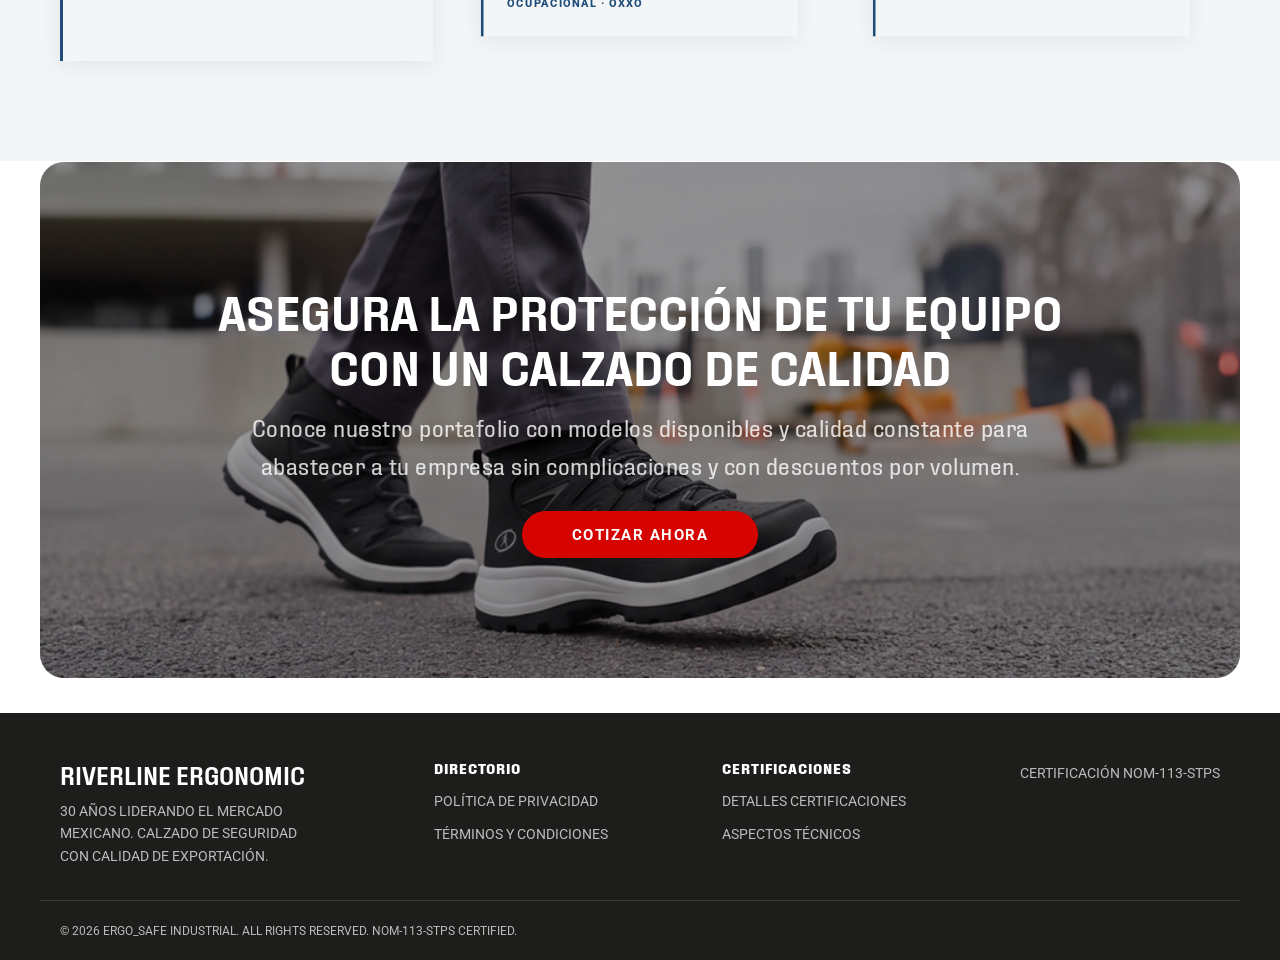
==== commit cc10a450: "Update certification links in index.html" ====
--- a/index.html
+++ b/index.html
@@ -404,7 +404,7 @@
         </div>
         <p class="cert-note">*Aplica en modelos particulares.</p>
 
-        <a href="https://tecnologia.ergonomic.com.mx/pdf/certificacionesNOMyASTM.pdf" class="btn btn-outline-light">
+        <a href="https://tecnologia.ergonomic.com.mx/pdf/certificacionesB2B.pdf" class="btn btn-outline-light">
           <svg width="17" height="17" viewBox="0 0 17 17" fill="none" xmlns="http://www.w3.org/2000/svg" class="btn-icon-cert">
             <path d="M14.6667 8.25V14.6667H1.83333V8.25H0V14.6667C0 15.675 0.825 16.5 1.83333 16.5H14.6667C15.675 16.5 16.5 15.675 16.5 14.6667V8.25H14.6667ZM9.16667 8.86417L11.5408 6.49917L12.8333 7.79167L8.25 12.375L3.66667 7.79167L4.95917 6.49917L7.33333 8.86417V0H9.16667V8.86417Z"/>
           </svg>
@@ -522,7 +522,7 @@
 
     <div class="footer-col">
       <ul>
-        <li><a href="https://tecnologia.ergonomic.com.mx/pdf/Certificaciones-NOM-113-STPS.pdf">Certificación NOM-113-STPS</a></li>
+        <li><a href="https://tecnologia.ergonomic.com.mx/pdf/certificacionesB2B.pdf">Certificación NOM-113-STPS</a></li>
       </ul>
     </div>
   </div>
--- a/css/styles.css
+++ b/css/styles.css
@@ -375,7 +375,7 @@
   margin: 0 14px 16px; 
   padding:0 1.5rem 1.5rem;
 }
-.highlight-link {
+.benefit-card .highlight-link {
   color: #D71920;
   font-weight: 600;
 }
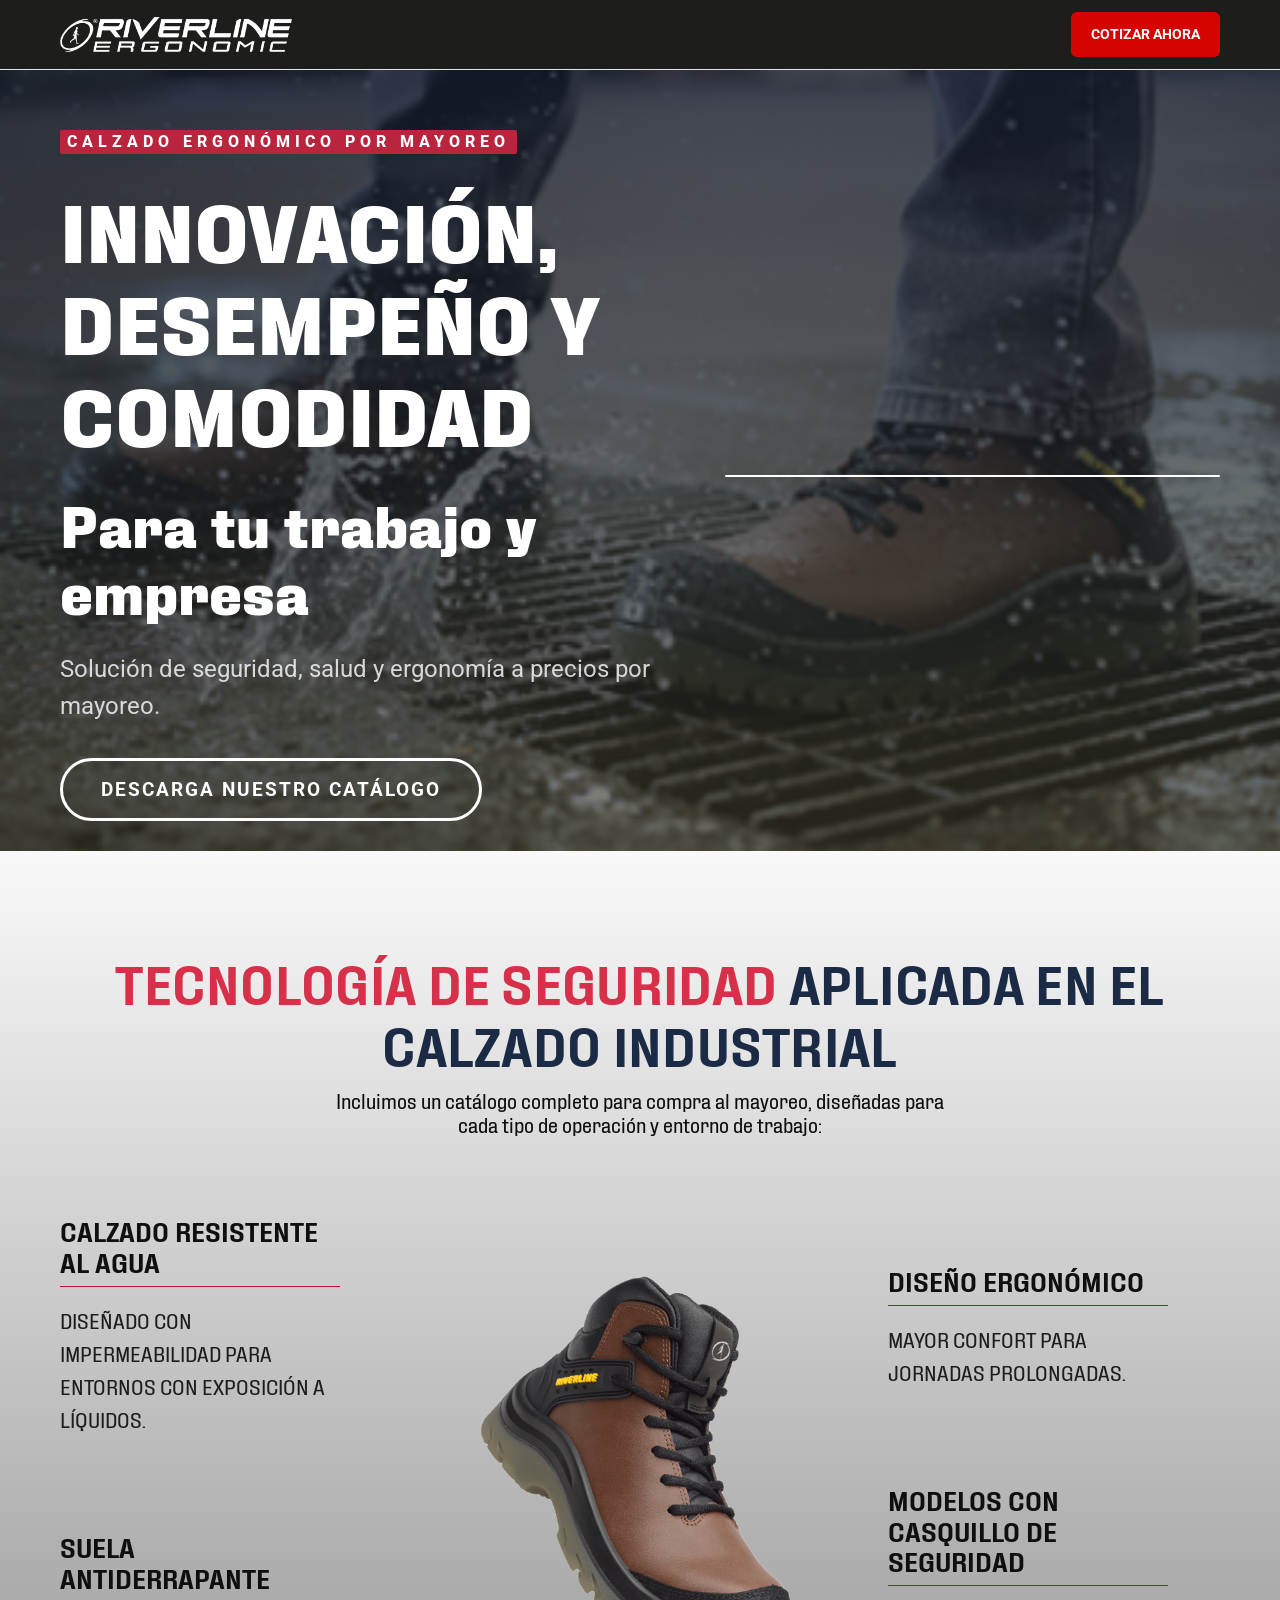
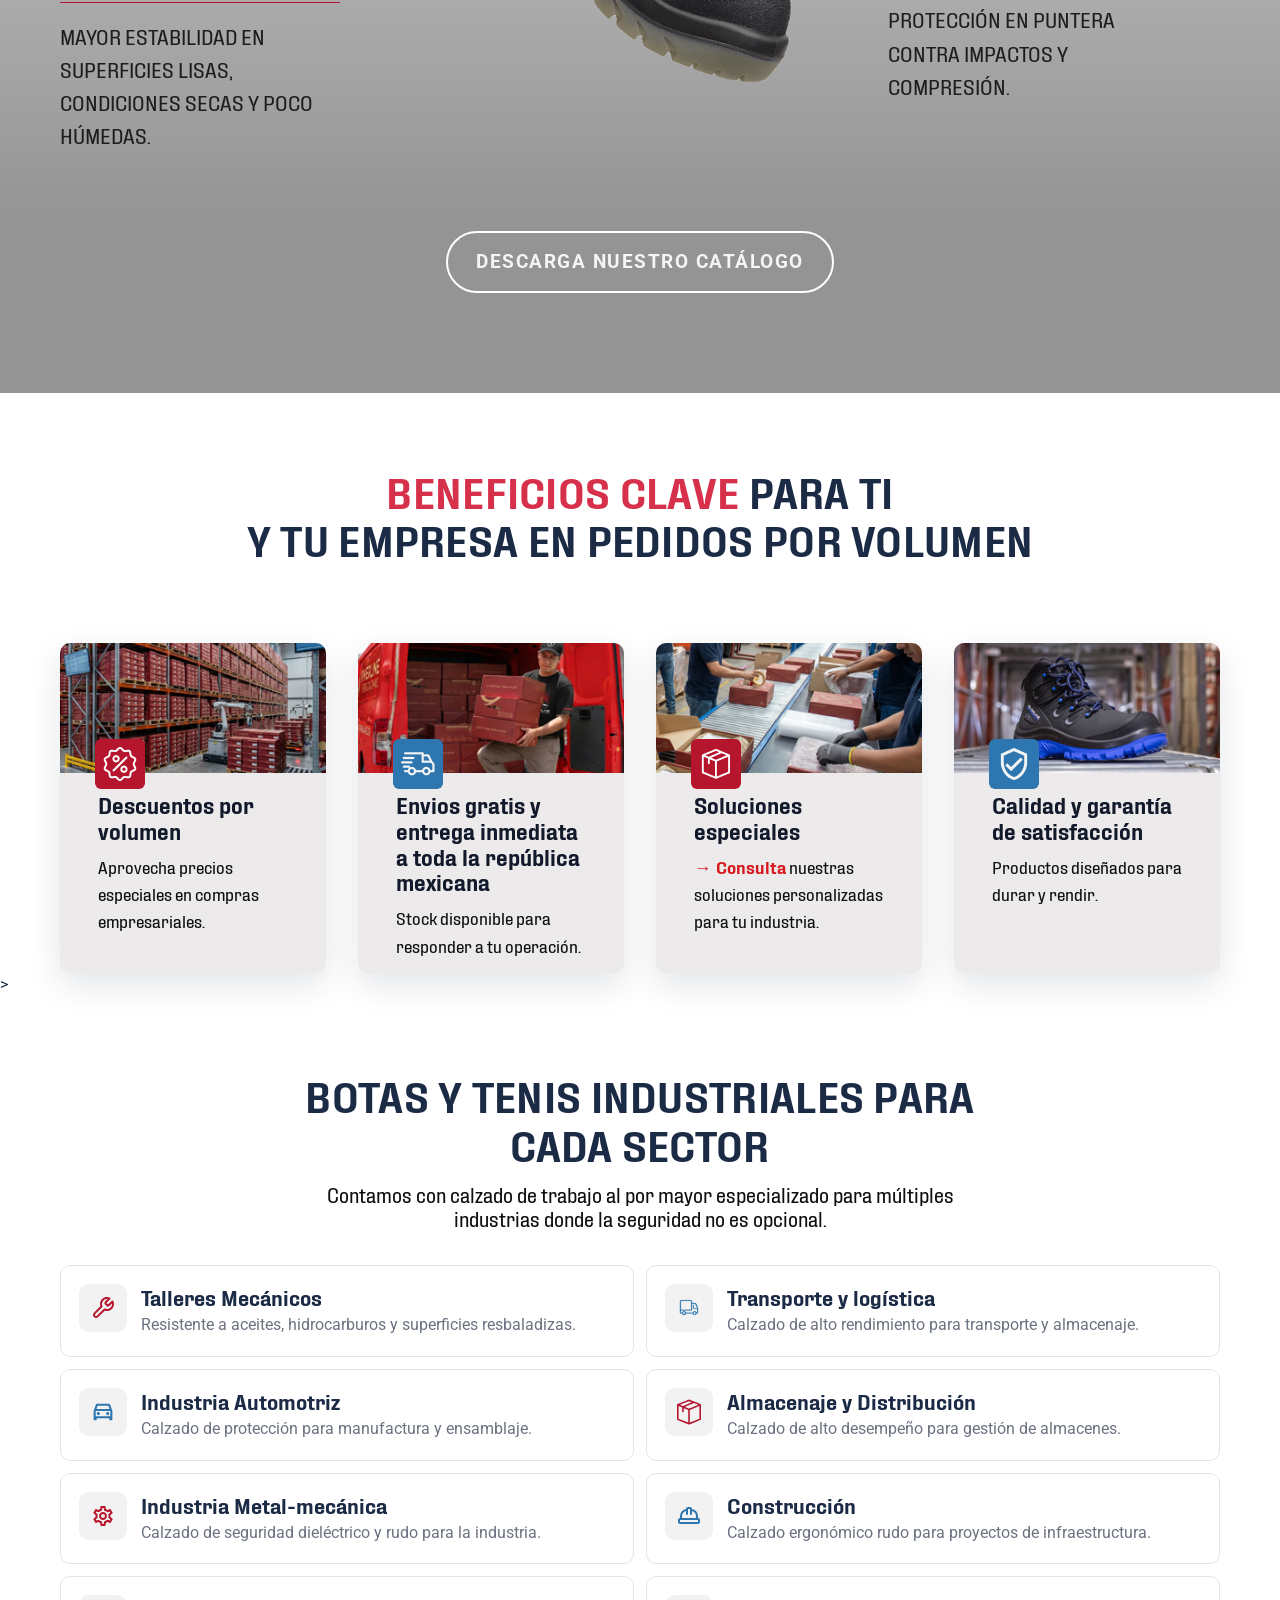
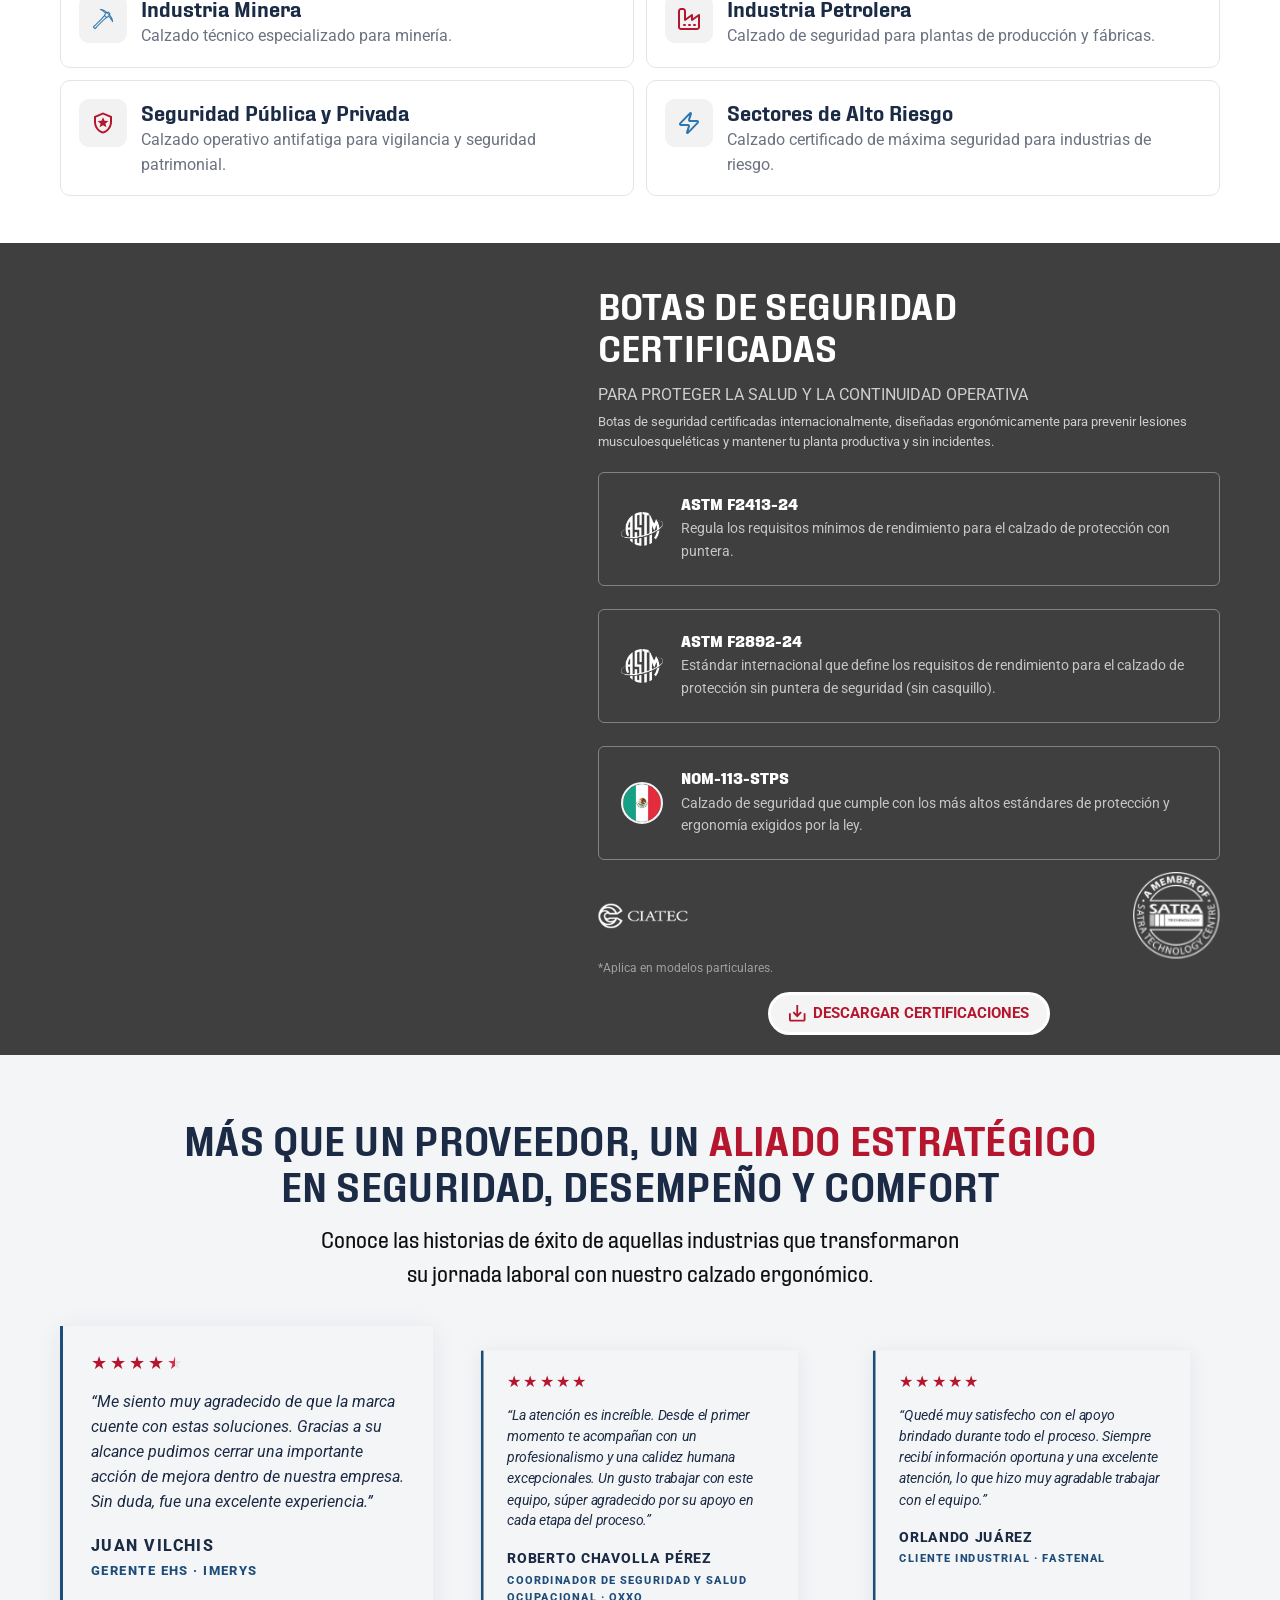
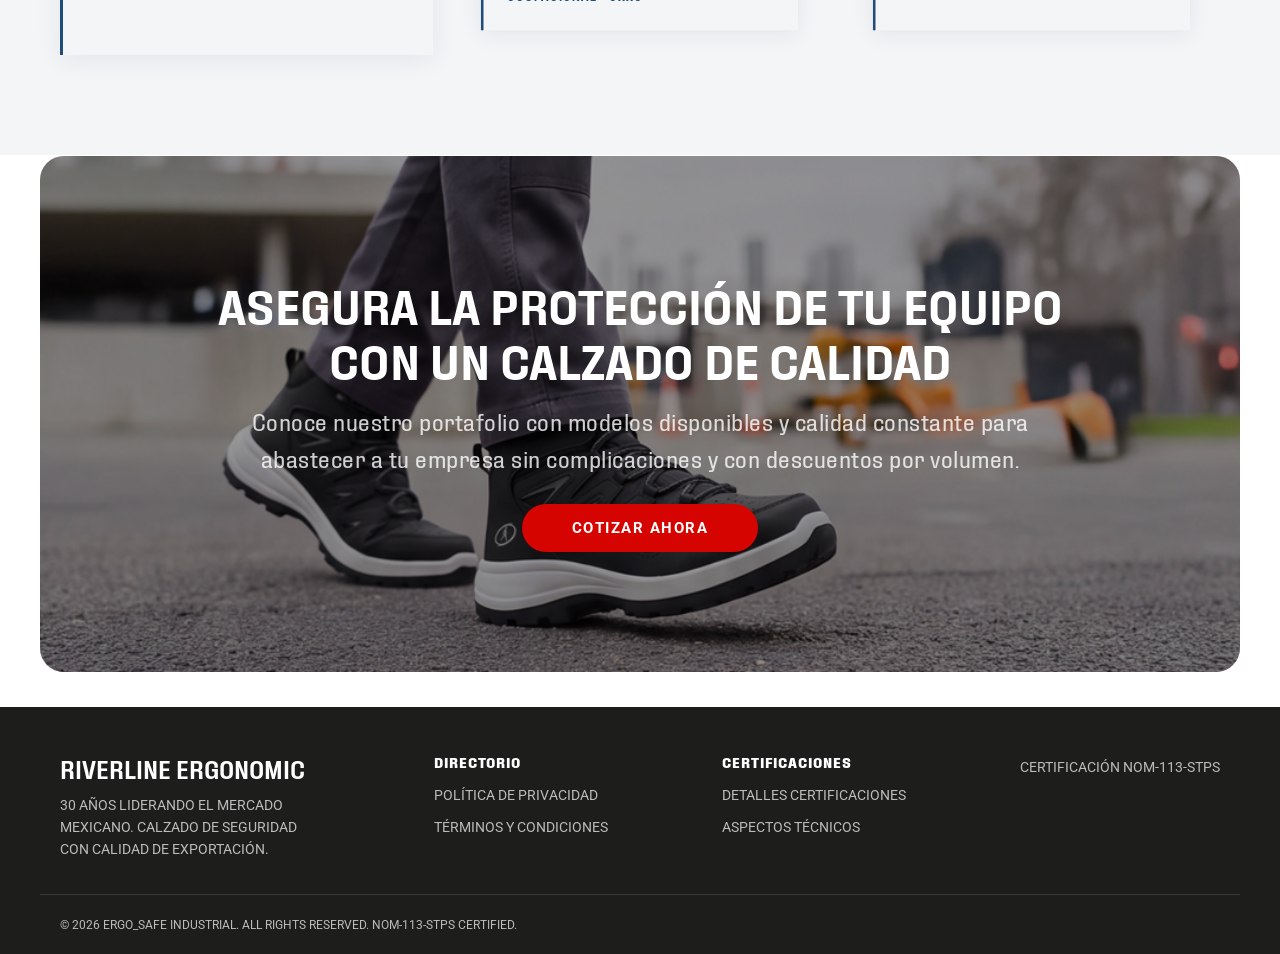
==== commit 7aa759f5: "Improved hero heading structure for SEO" ====
--- a/index.html
+++ b/index.html
@@ -38,9 +38,9 @@
 
     <div class="container hero-inner">
       <div class="hero-content">
-        <p class="eyebrow eyebrow-light">calzado ergonómico por mayoreo</p>
-        <h1 class="hero-title">Innovación, desempeño y comodidad</h1>
-        <h2 class="hero-subtitle">Para tu trabajo y empresa</h2>
+        <h1  class="eyebrow eyebrow-light">calzado ergonómico por mayoreo</h1>
+        <h2 class="hero-title">Innovación, desempeño y comodidad</h2>
+        <h3 class="hero-subtitle">Para tu trabajo y empresa</h3>
         <p class="hero-desc">Solución de seguridad, salud y ergonomía  a precios por mayoreo.</p>
         <div class="hero-actions">
           <a href="https://tecnologia.ergonomic.com.mx/pdf/Catalogo-JULIO26.pdf" class="btn btn-outline-light">Descarga nuestro catálogo</a>
--- a/css/styles.css
+++ b/css/styles.css
@@ -190,7 +190,8 @@
   display: flex; flex-direction: column; gap: 32px;
 }
 .eyebrow {
-  text-transform: uppercase; font-size: 0.72rem; letter-spacing: 2px;
+  font-family: var(--font-base);
+  text-transform: uppercase; font-size: 0.82rem; letter-spacing: 2px;
   font-weight: 800; margin-bottom: 12px; color: var(--color-bg);
   display: inline-block;
   background: var(--color-red);
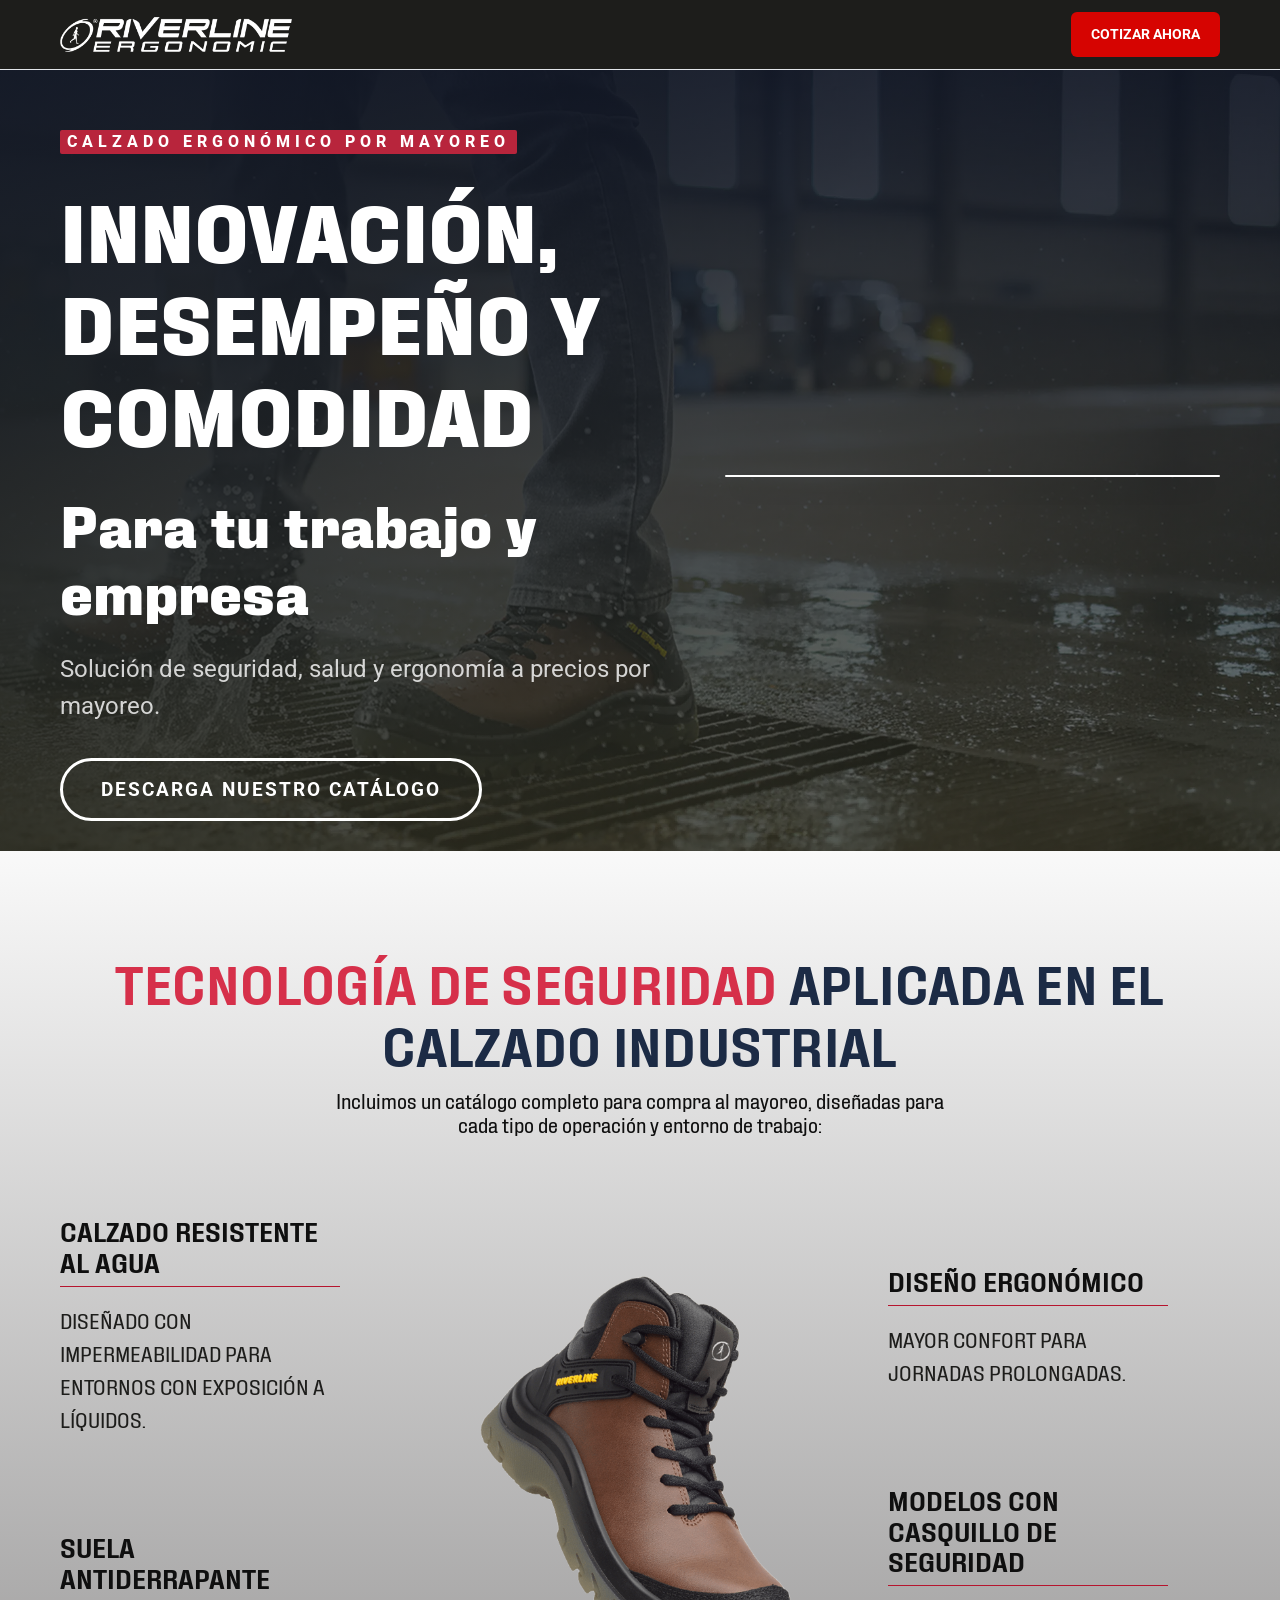
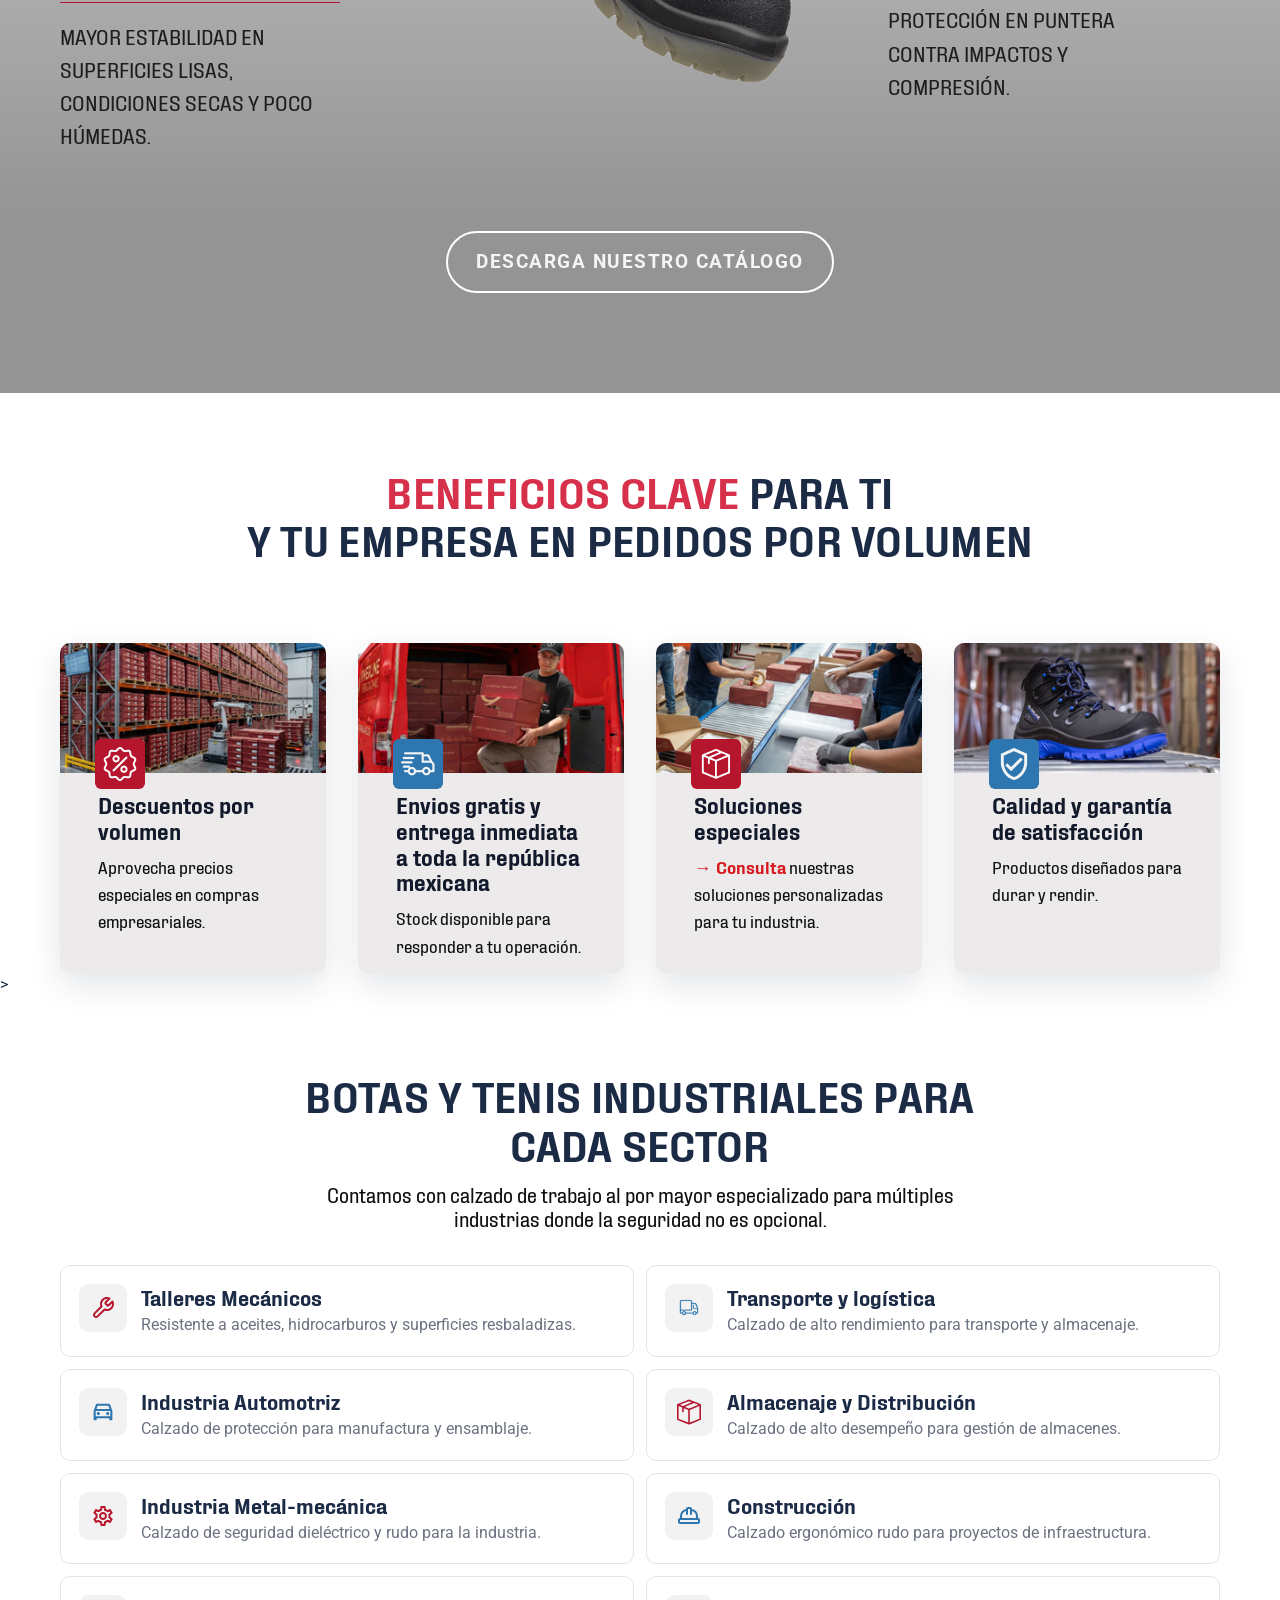
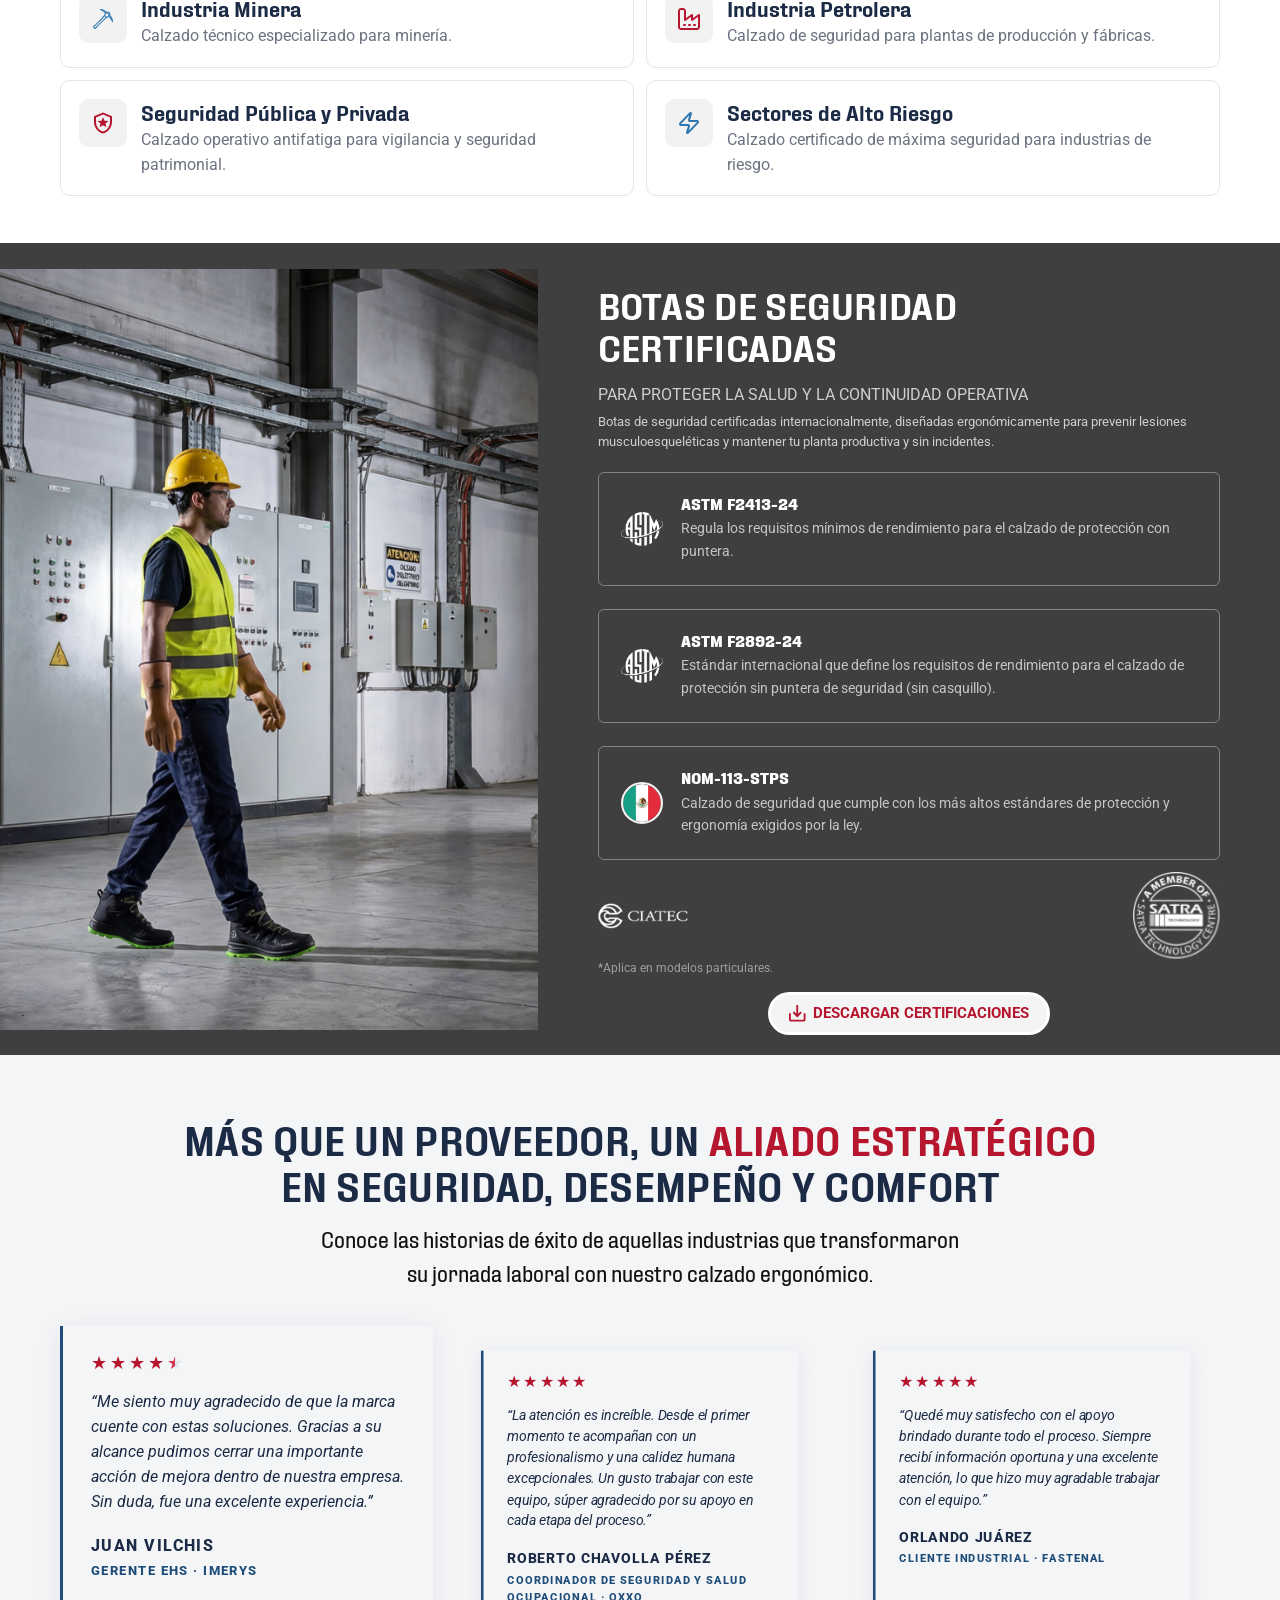
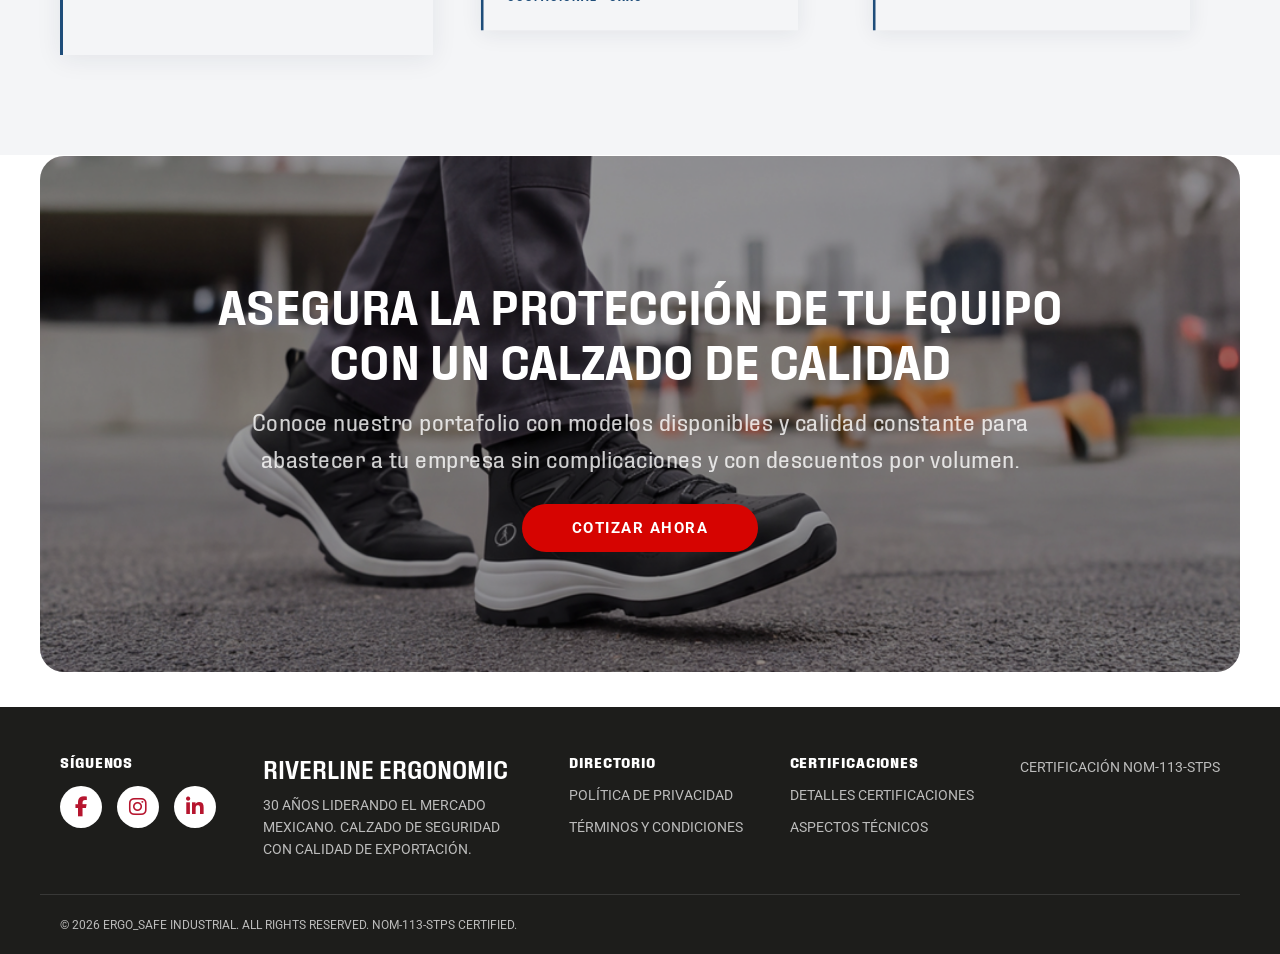
==== commit 603ec2bf: "added social media links and icons in footer" ====
--- a/index.html
+++ b/index.html
@@ -9,6 +9,7 @@
 <link rel="preconnect" href="https://fonts.gstatic.com" crossorigin>
 <link href="https://fonts.googleapis.com/css2?family=Roboto:ital,wght@0,100..900;1,100..900&display=swap" rel="stylesheet">
 <link rel="stylesheet" href="css/styles.css">
+<link rel="stylesheet" href="https://cdnjs.cloudflare.com/ajax/libs/font-awesome/6.7.2/css/all.min.css">
 <script src="https://js.hsforms.net/forms/embed/50330366.js" defer></script>
 </head>
 <body>
@@ -499,6 +500,23 @@
 <!-- ============ FOOTER ============ -->
 <footer class="site-footer">
   <div class="container footer-grid">
+      <div class="footer-col social-col">
+      <h4>Síguenos</h4>
+      <div class="social-icons">
+        <a href="https://www.facebook.com/riverlineergonomic" target="_blank" aria-label="Facebook">
+          <i class="fab fa-facebook-f"></i>
+        </a>
+
+        <a href="https://www.instagram.com/riverline_ergonomic/" target="_blank" aria-label="Instagram">
+          <i class="fab fa-instagram"></i>
+        </a>
+
+        <a href="https://www.linkedin.com/in/riverline-ergonomic-718614204/" target="_blank" aria-label="LinkedIn">
+          <i class="fab fa-linkedin-in"></i>
+        </a>
+      </div>
+    </div>
+
     <div class="footer-brand">
       <h2>Riverline Ergonomic</h2>
       <p>30 años liderando el mercado mexicano. Calzado de seguridad con calidad de exportación.</p>
--- a/css/styles.css
+++ b/css/styles.css
@@ -707,6 +707,33 @@
   padding-top: 20px; font-size: 0.78rem;
 }
 
+.social-icons {
+    display: flex;
+    gap: 15px;
+    margin-top: 15px;
+}
+
+.social-icons a {
+    width: 42px;
+    height: 42px;
+    border-radius: 50%;
+    background: #fff;
+    color: #B6152E; 
+    display: flex;
+    align-items: center;
+    justify-content: center;
+    text-decoration: none;
+    font-size: 20px;
+    transition: .3s ease;
+}
+
+.social-icons a:hover {
+    background: #B6152E;
+    color: #fff;
+}
+
+
+
 /* =====================================================
    MODAL (mobile quote form — also reusable on desktop)
    ===================================================== */
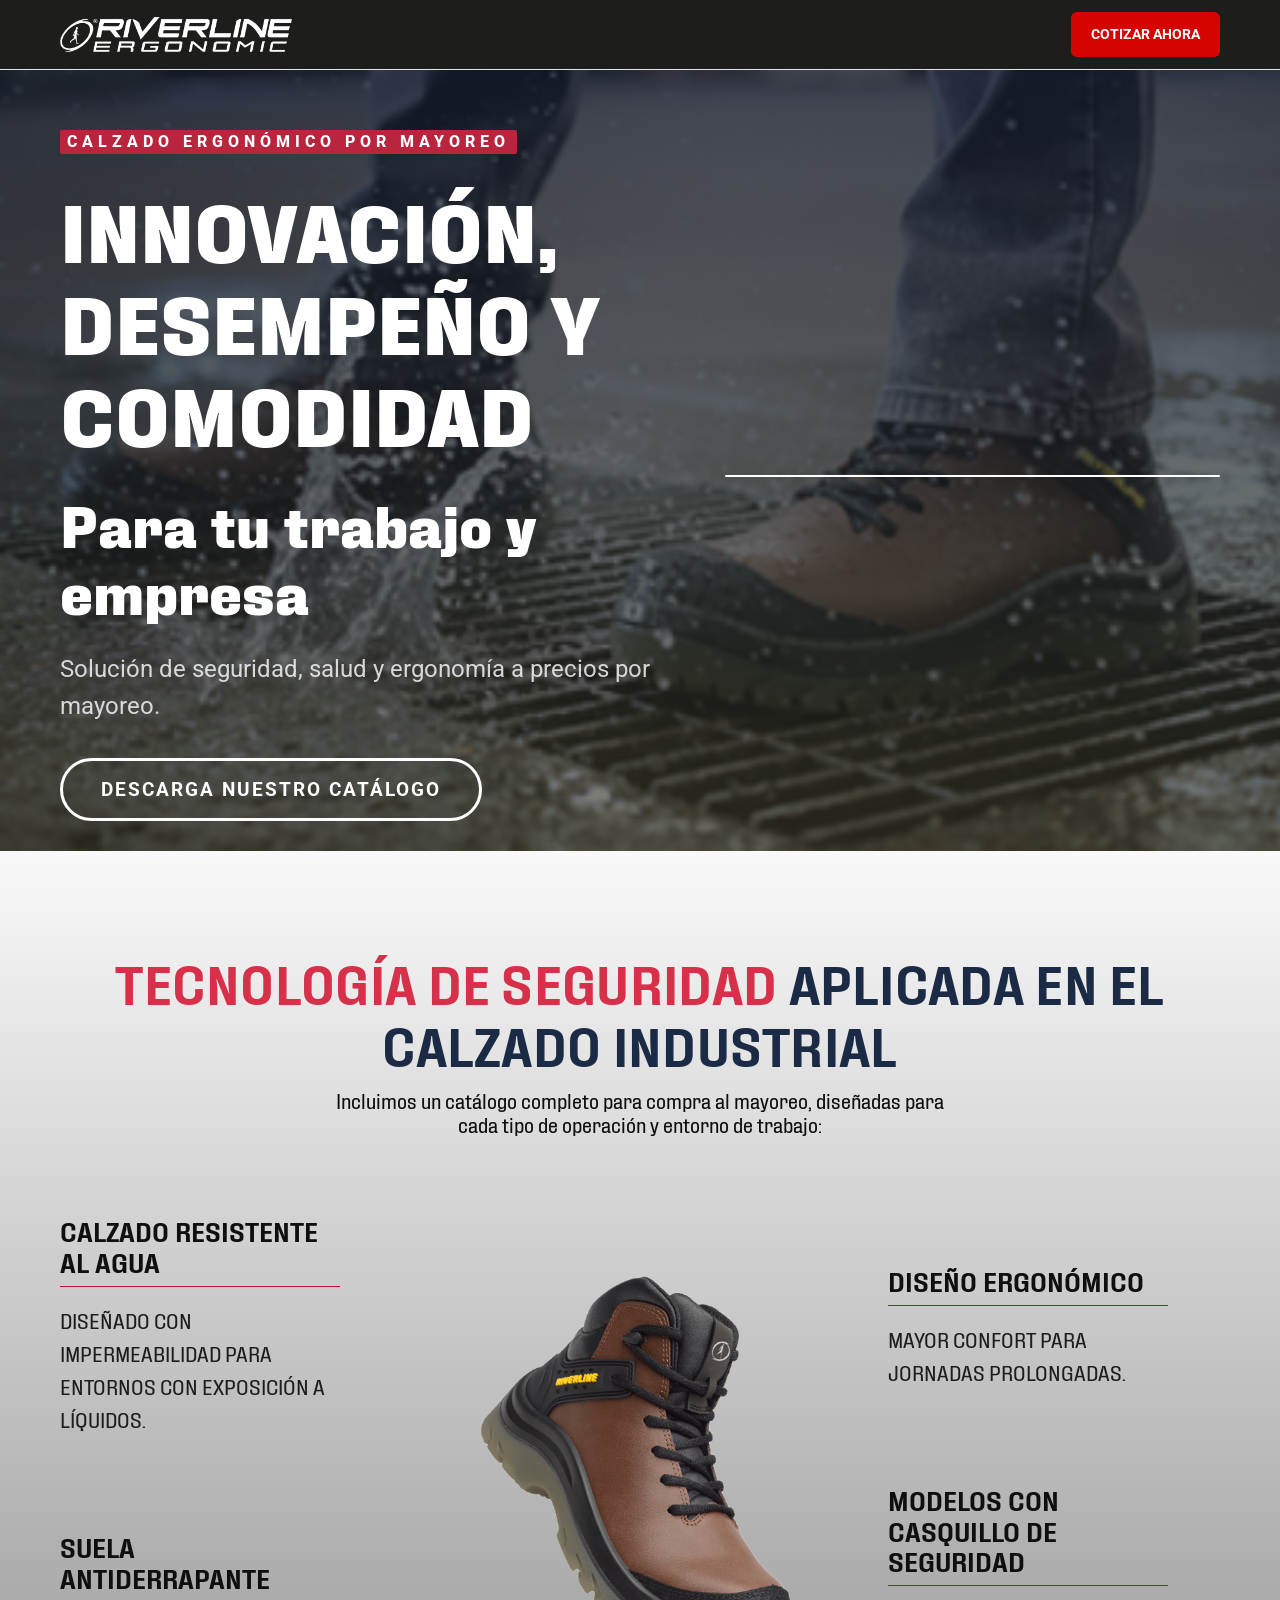
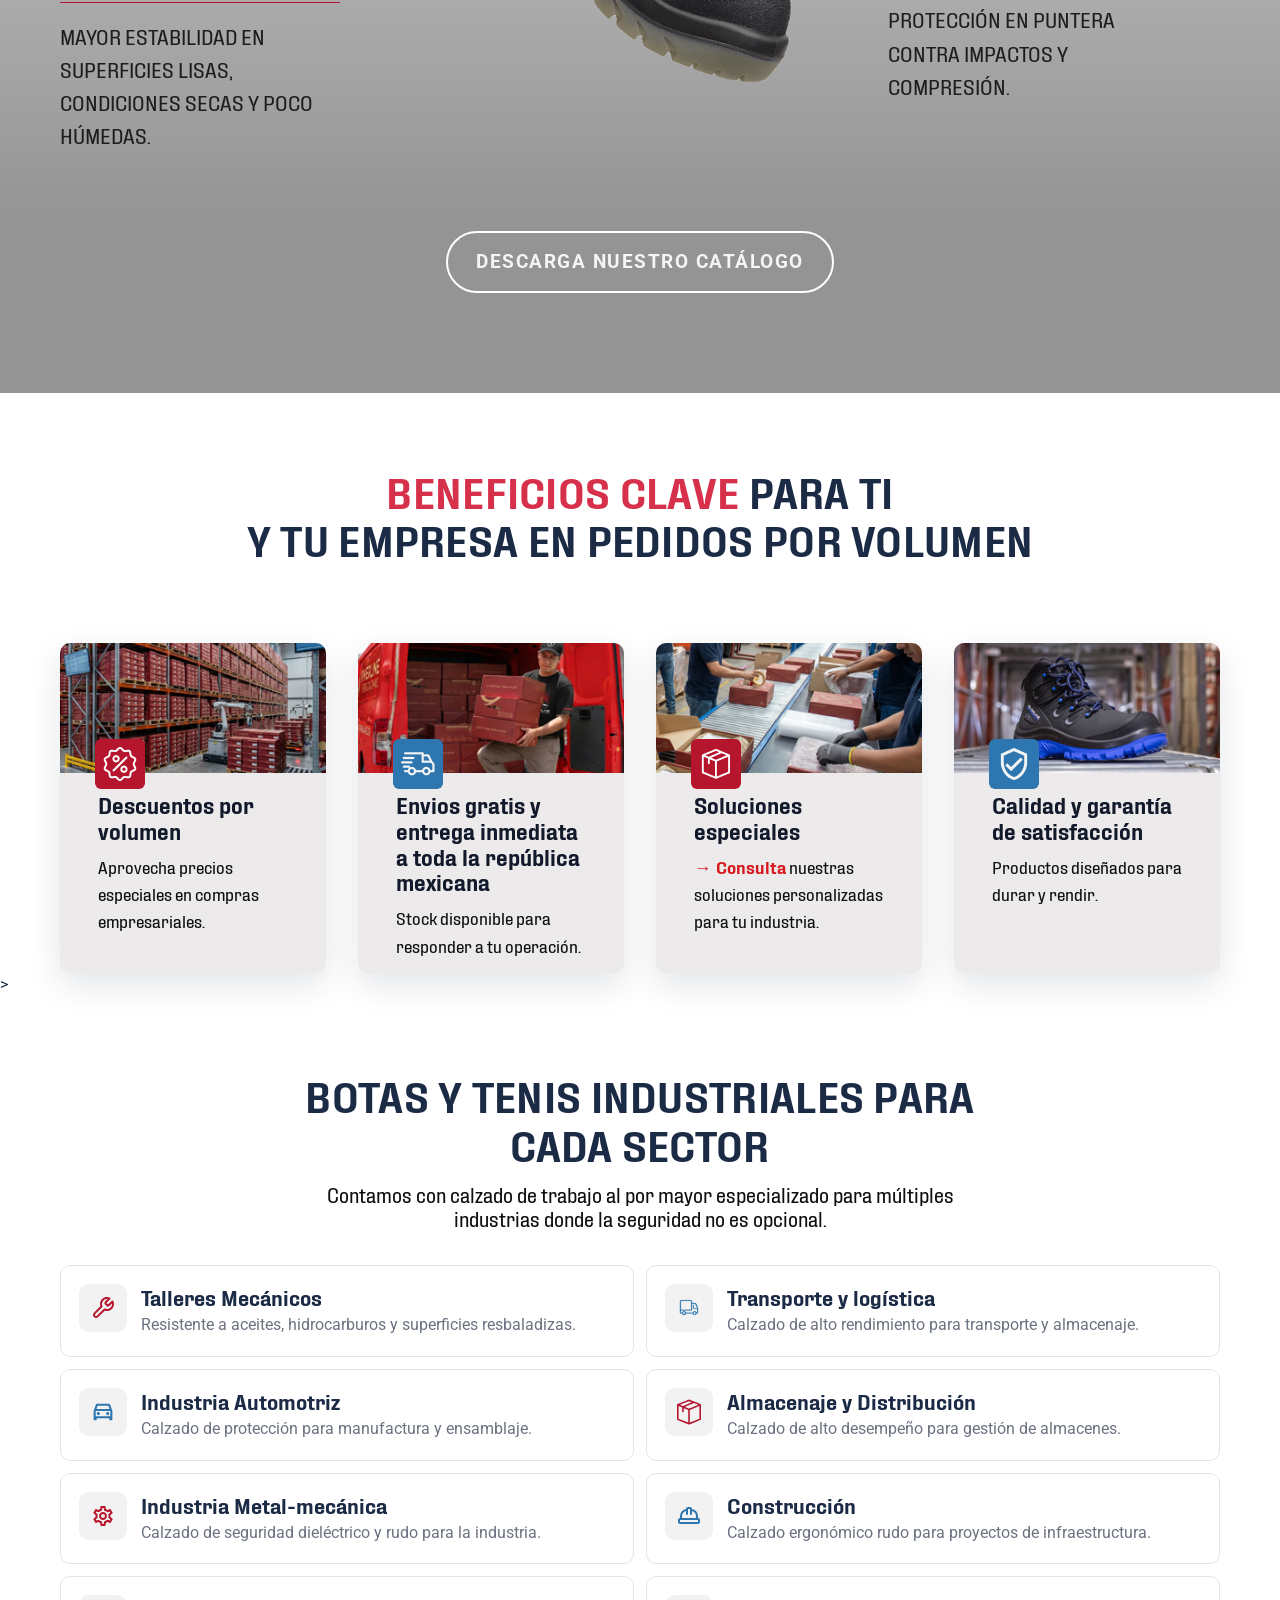
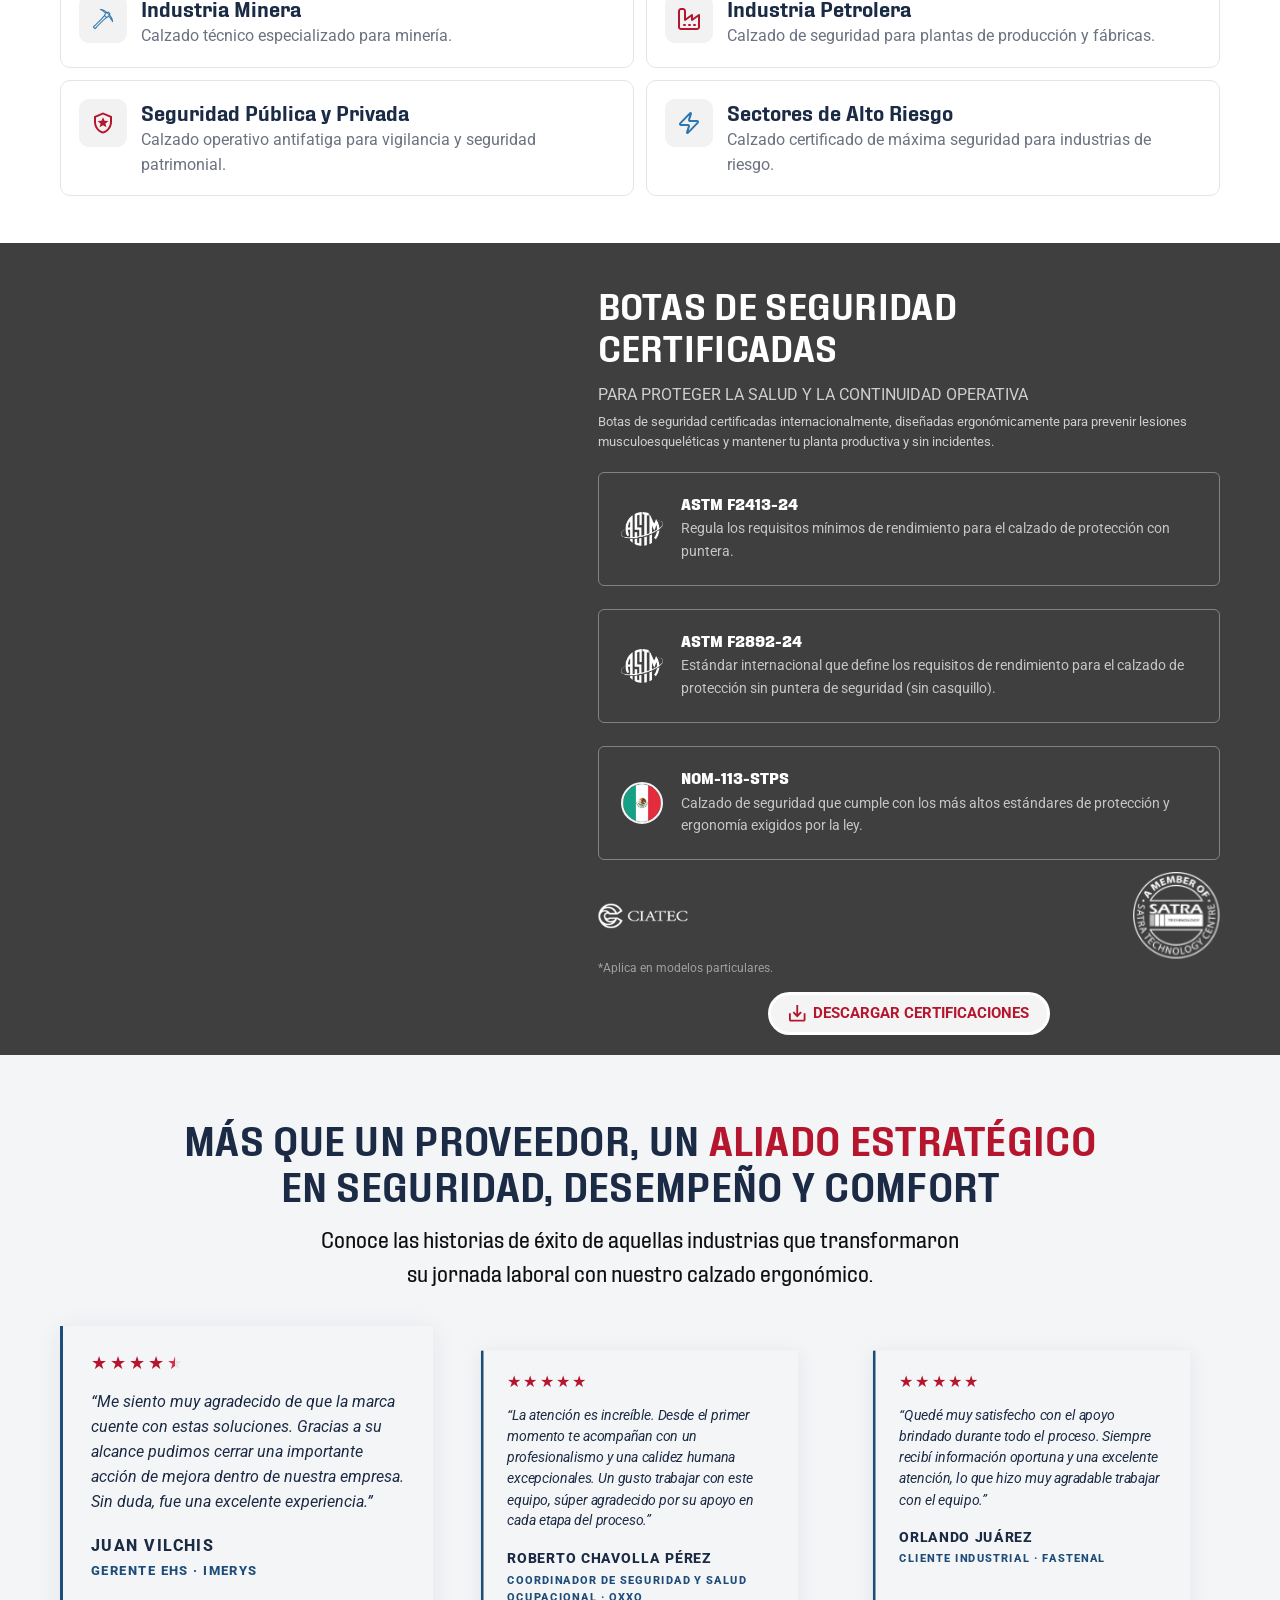
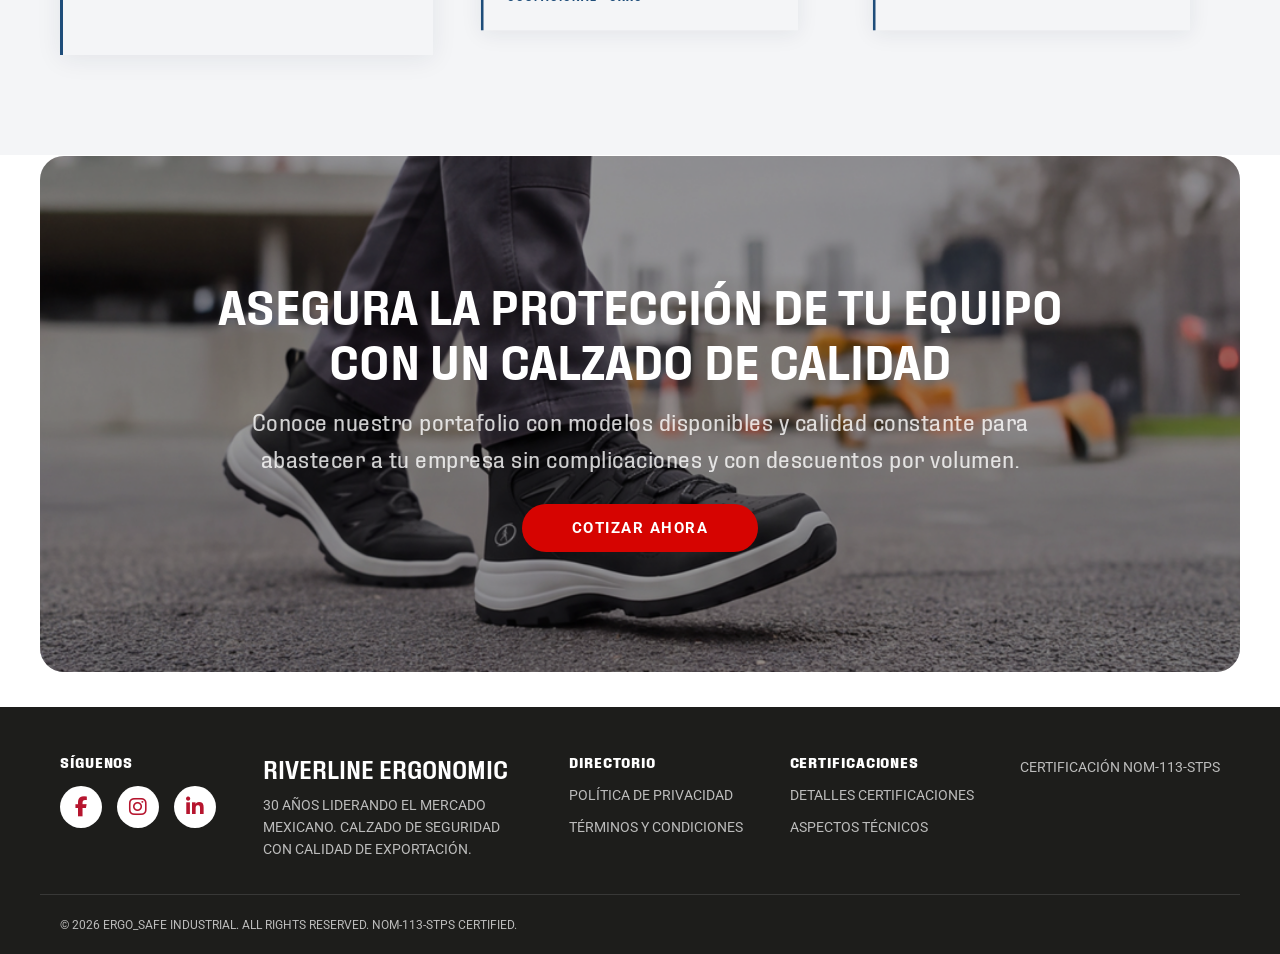
==== commit 1479cd01: "Update index.html" ====
--- a/index.html
+++ b/index.html
@@ -503,7 +503,7 @@
       <div class="footer-col social-col">
       <h4>Síguenos</h4>
       <div class="social-icons">
-        <a href="https://www.facebook.com/riverlineergonomic" target="_blank" aria-label="Facebook">
+        <a href="https://www.facebook.com/riverlinergonomic" target="_blank" aria-label="Facebook">
           <i class="fab fa-facebook-f"></i>
         </a>
 
